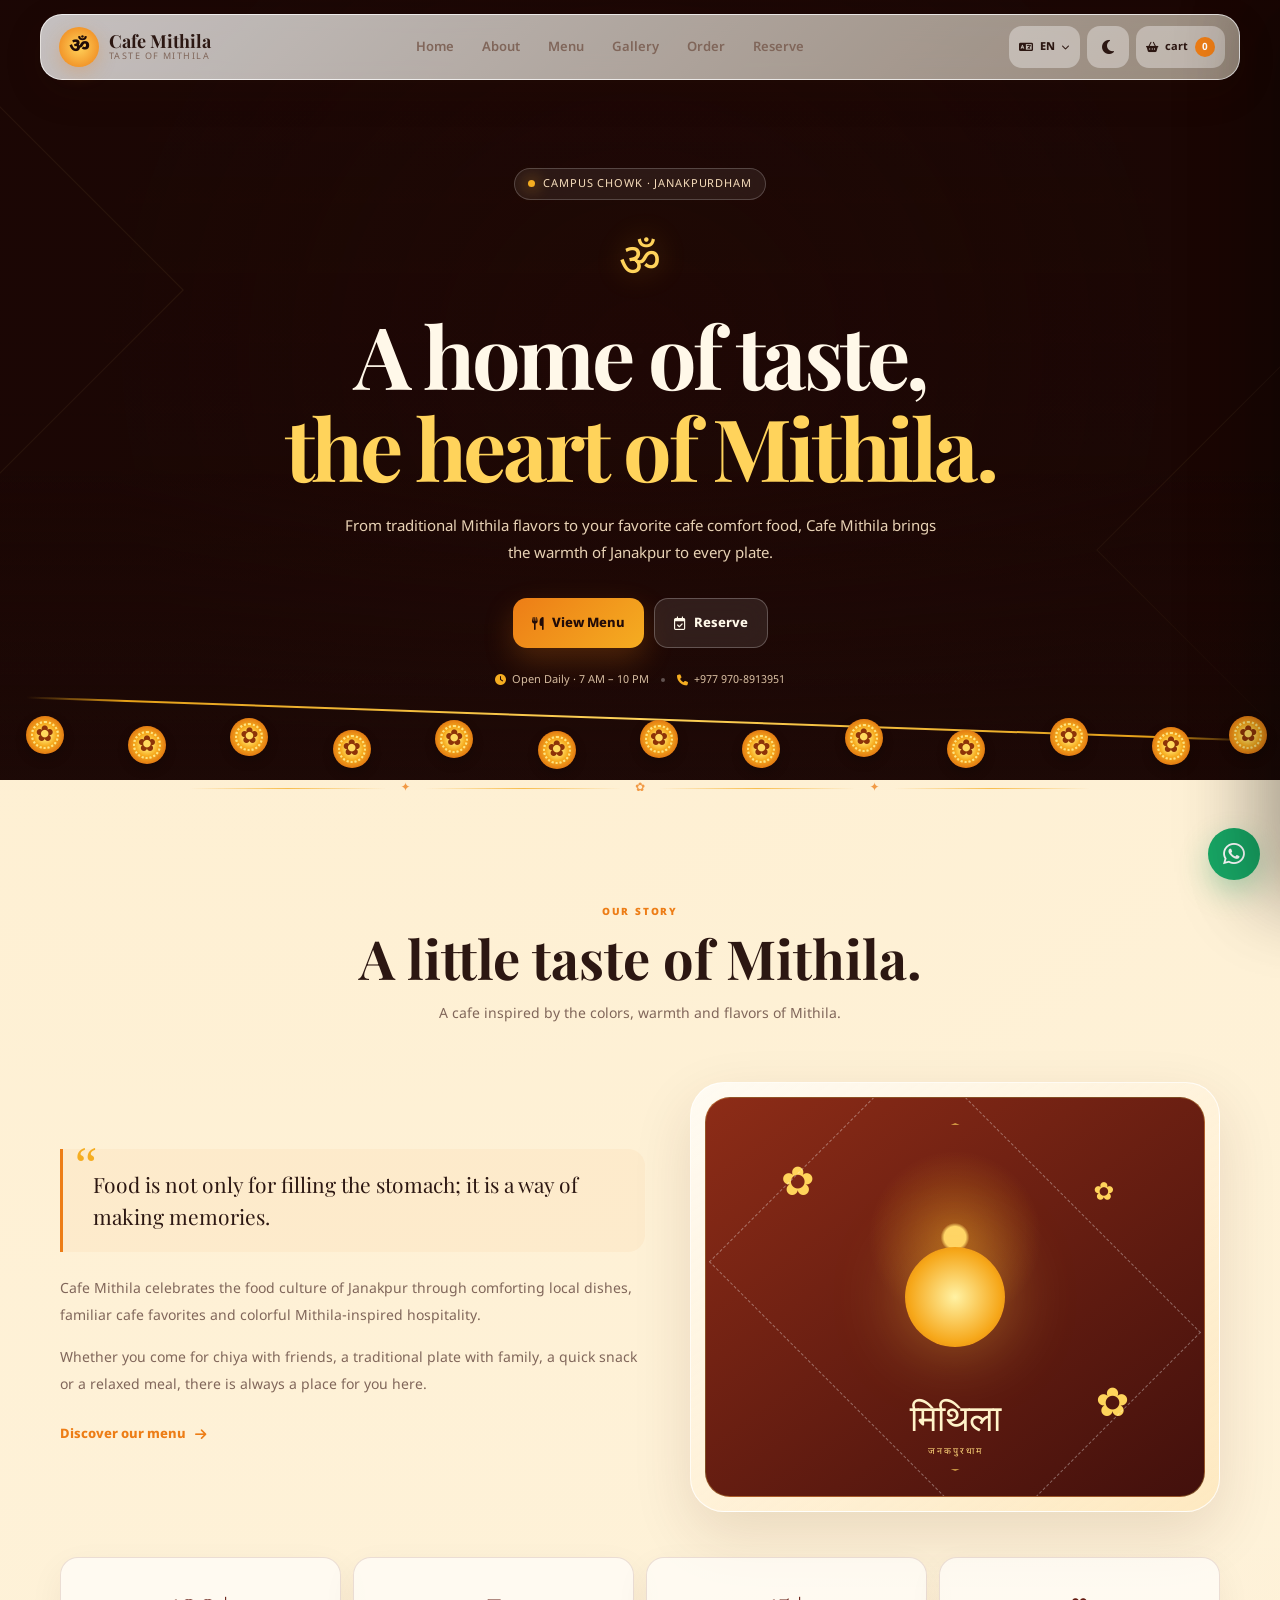
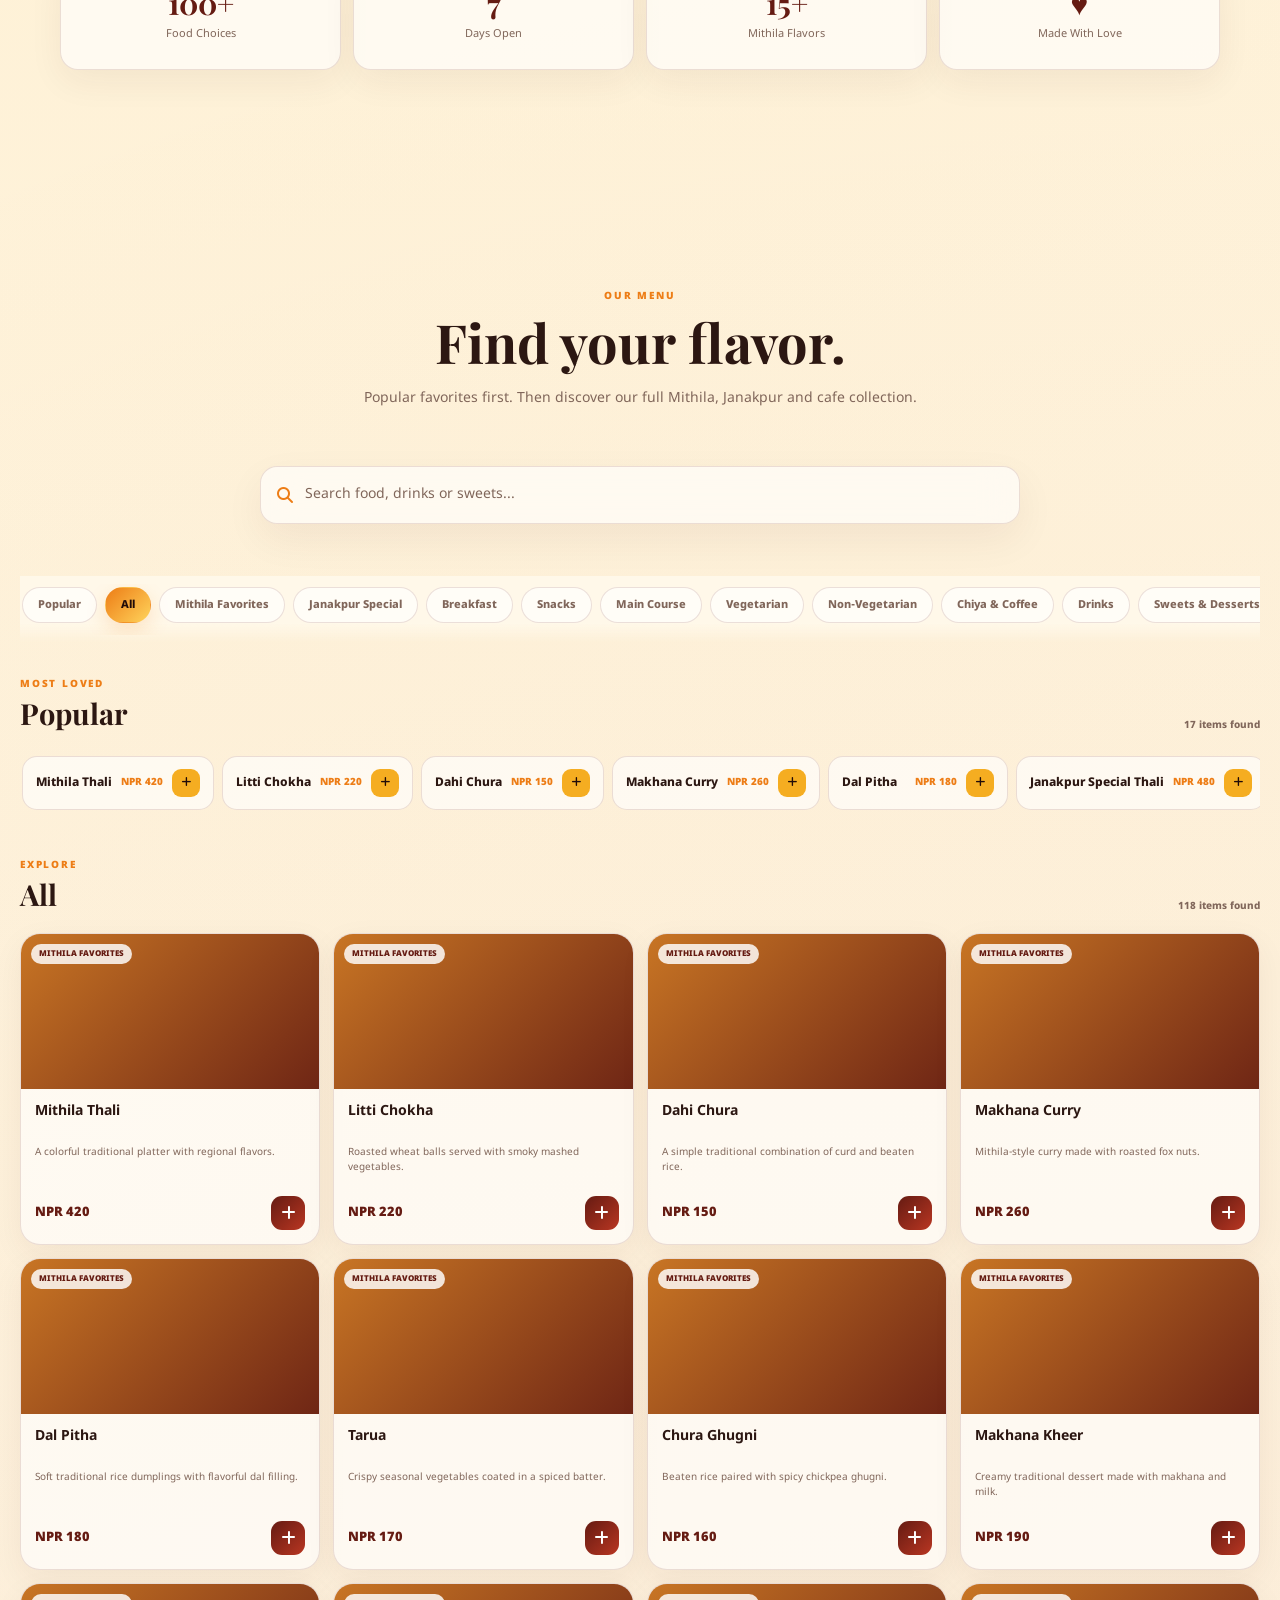
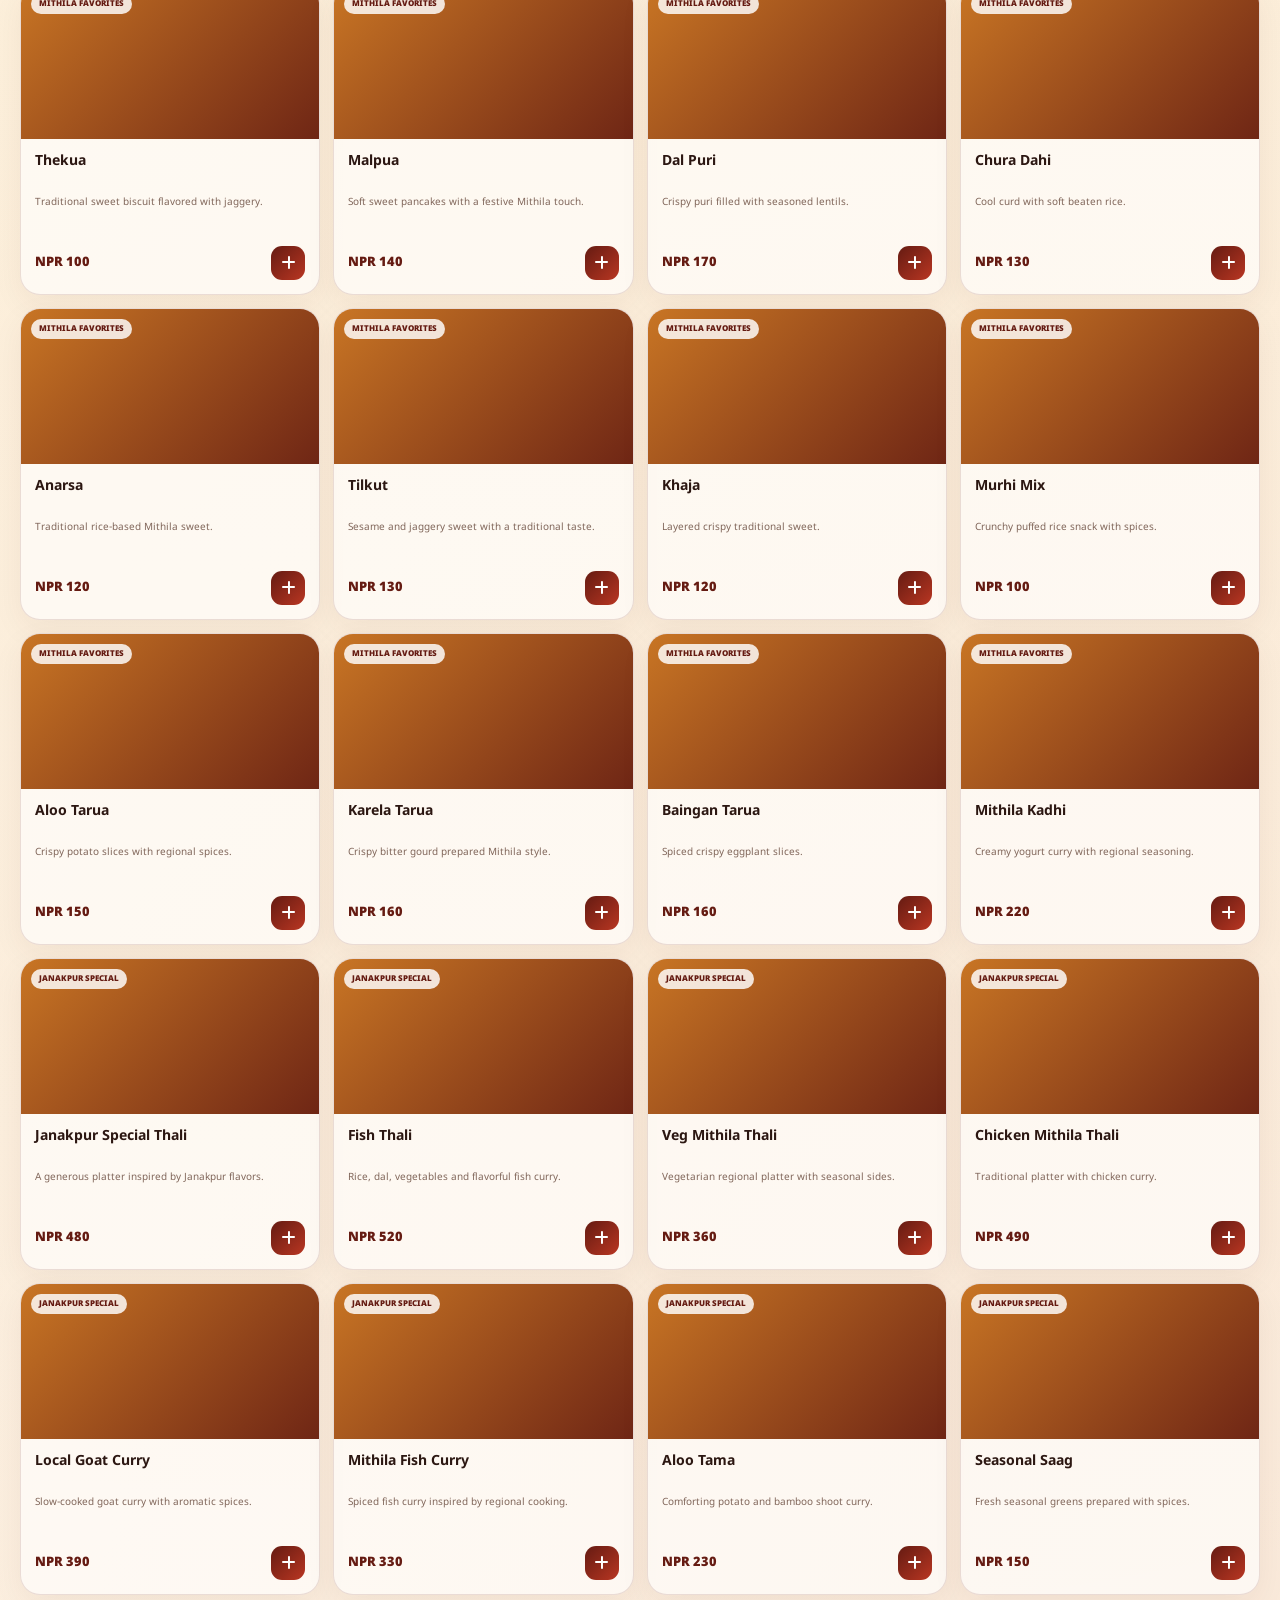
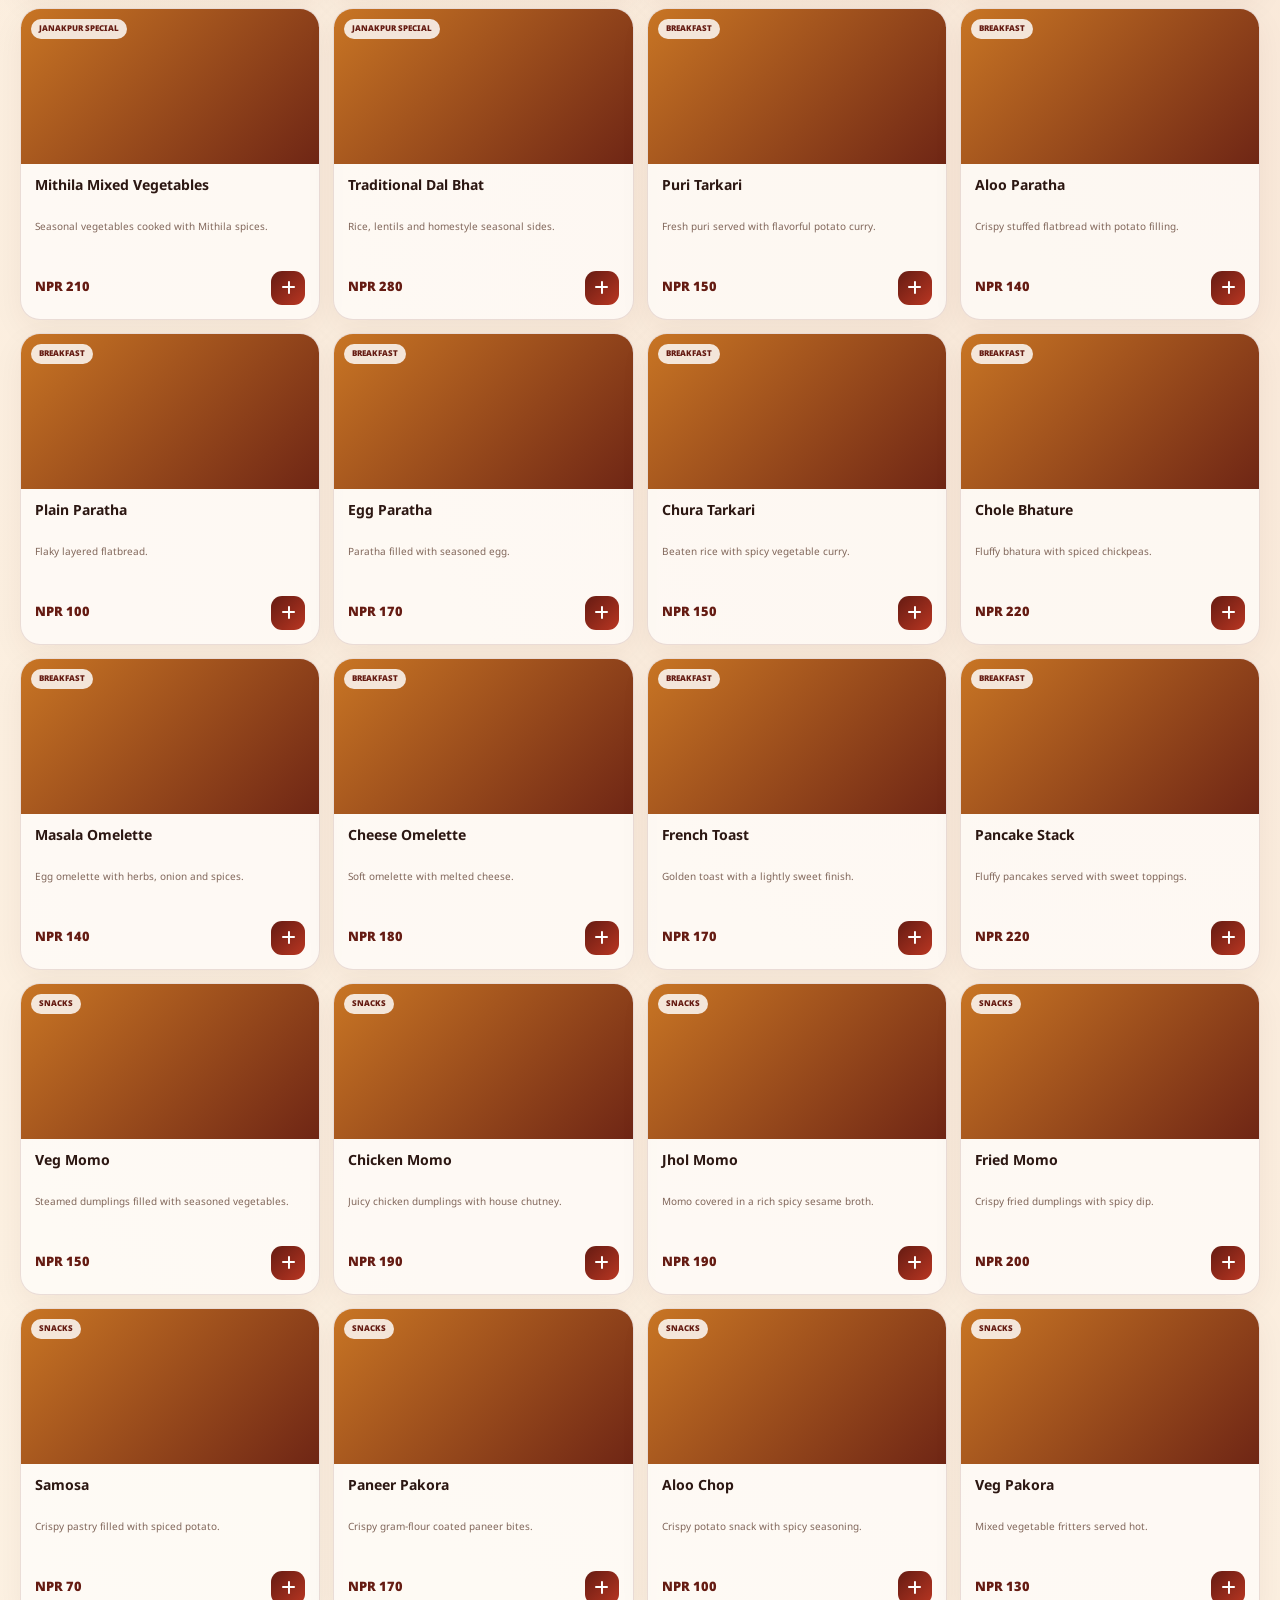
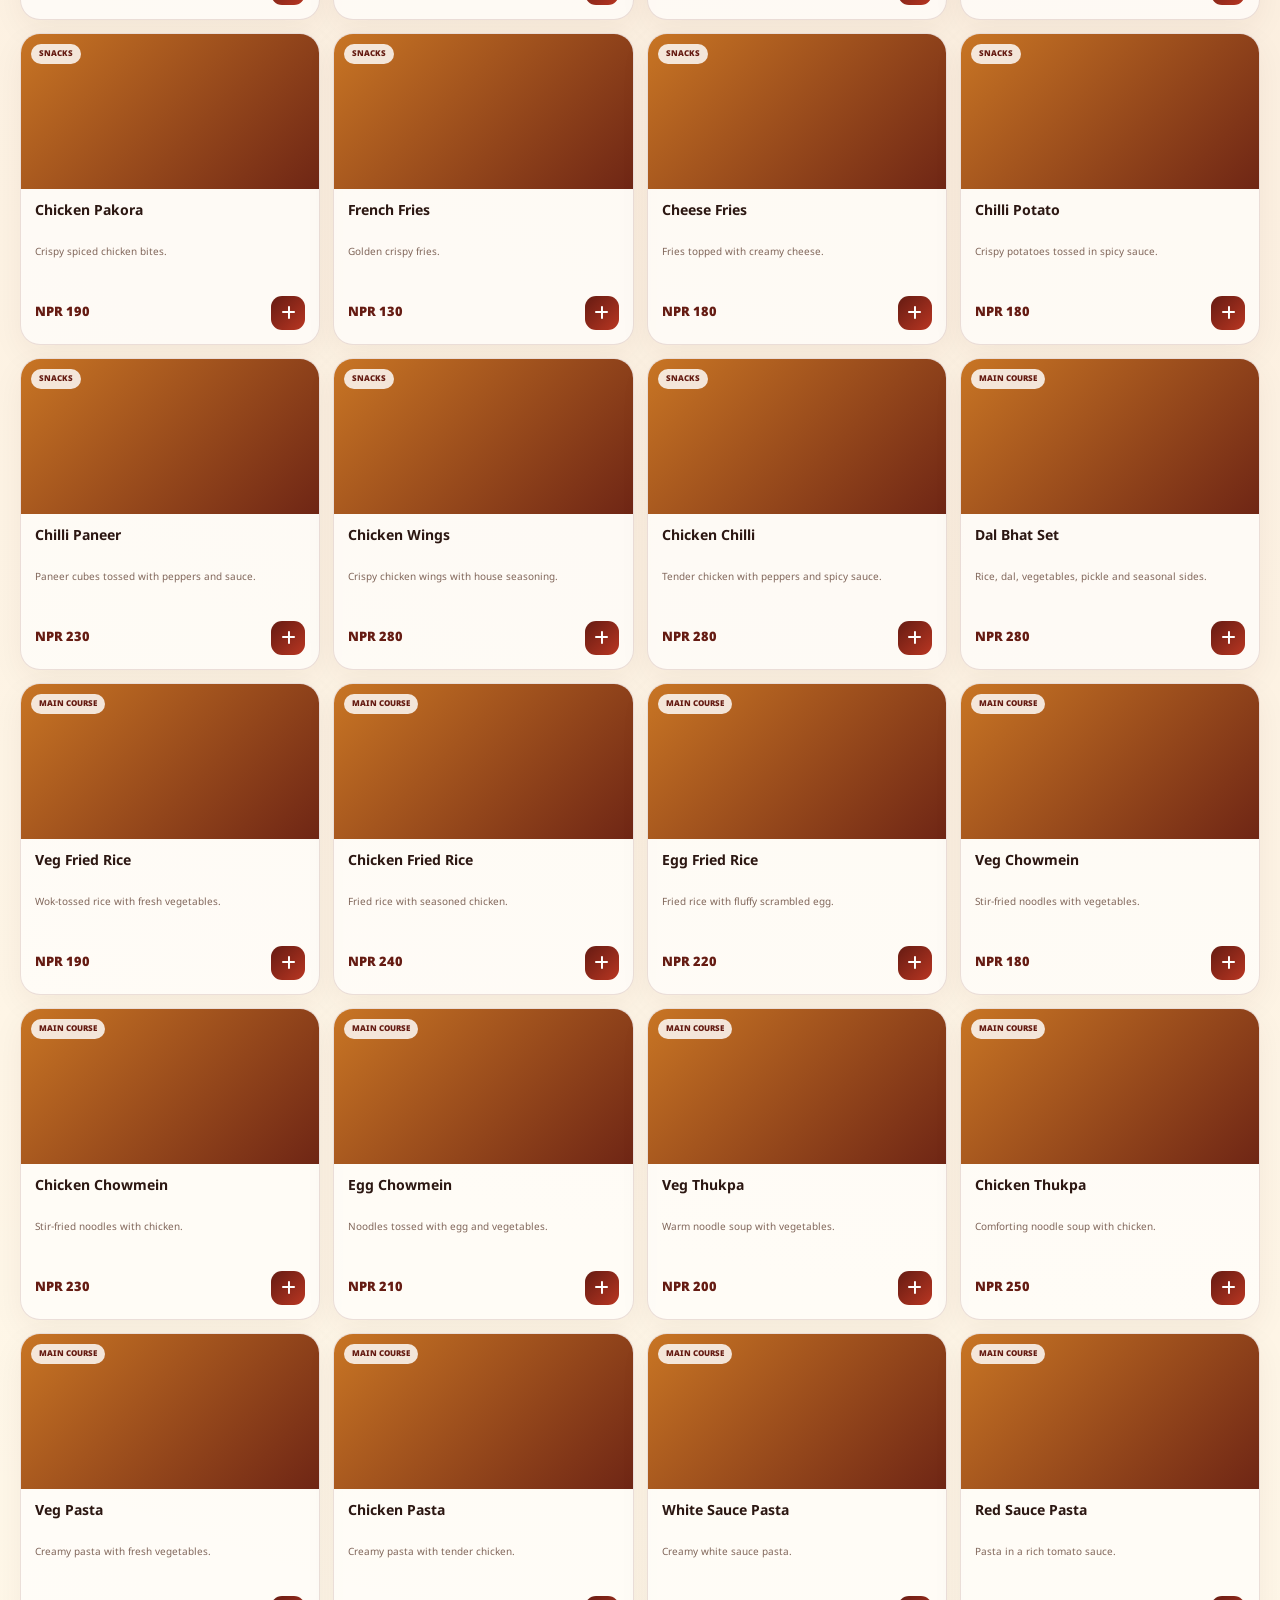
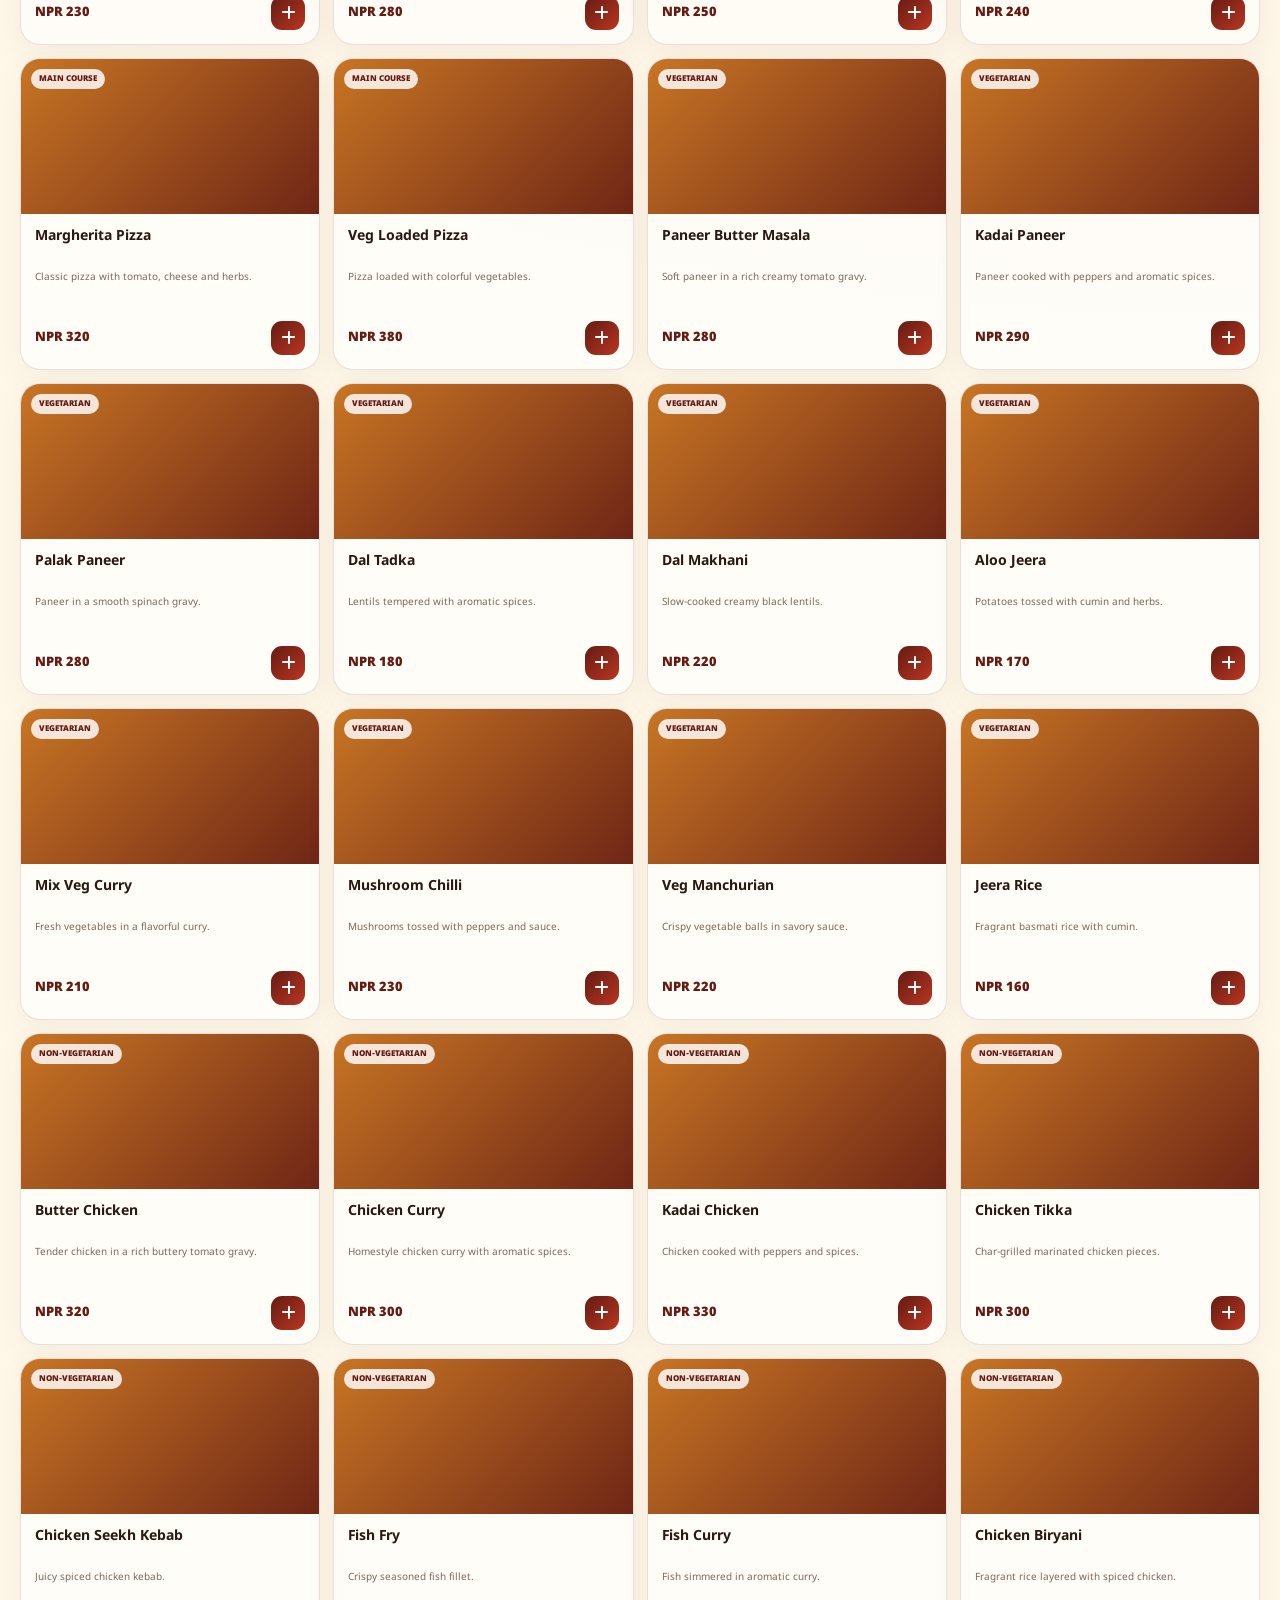
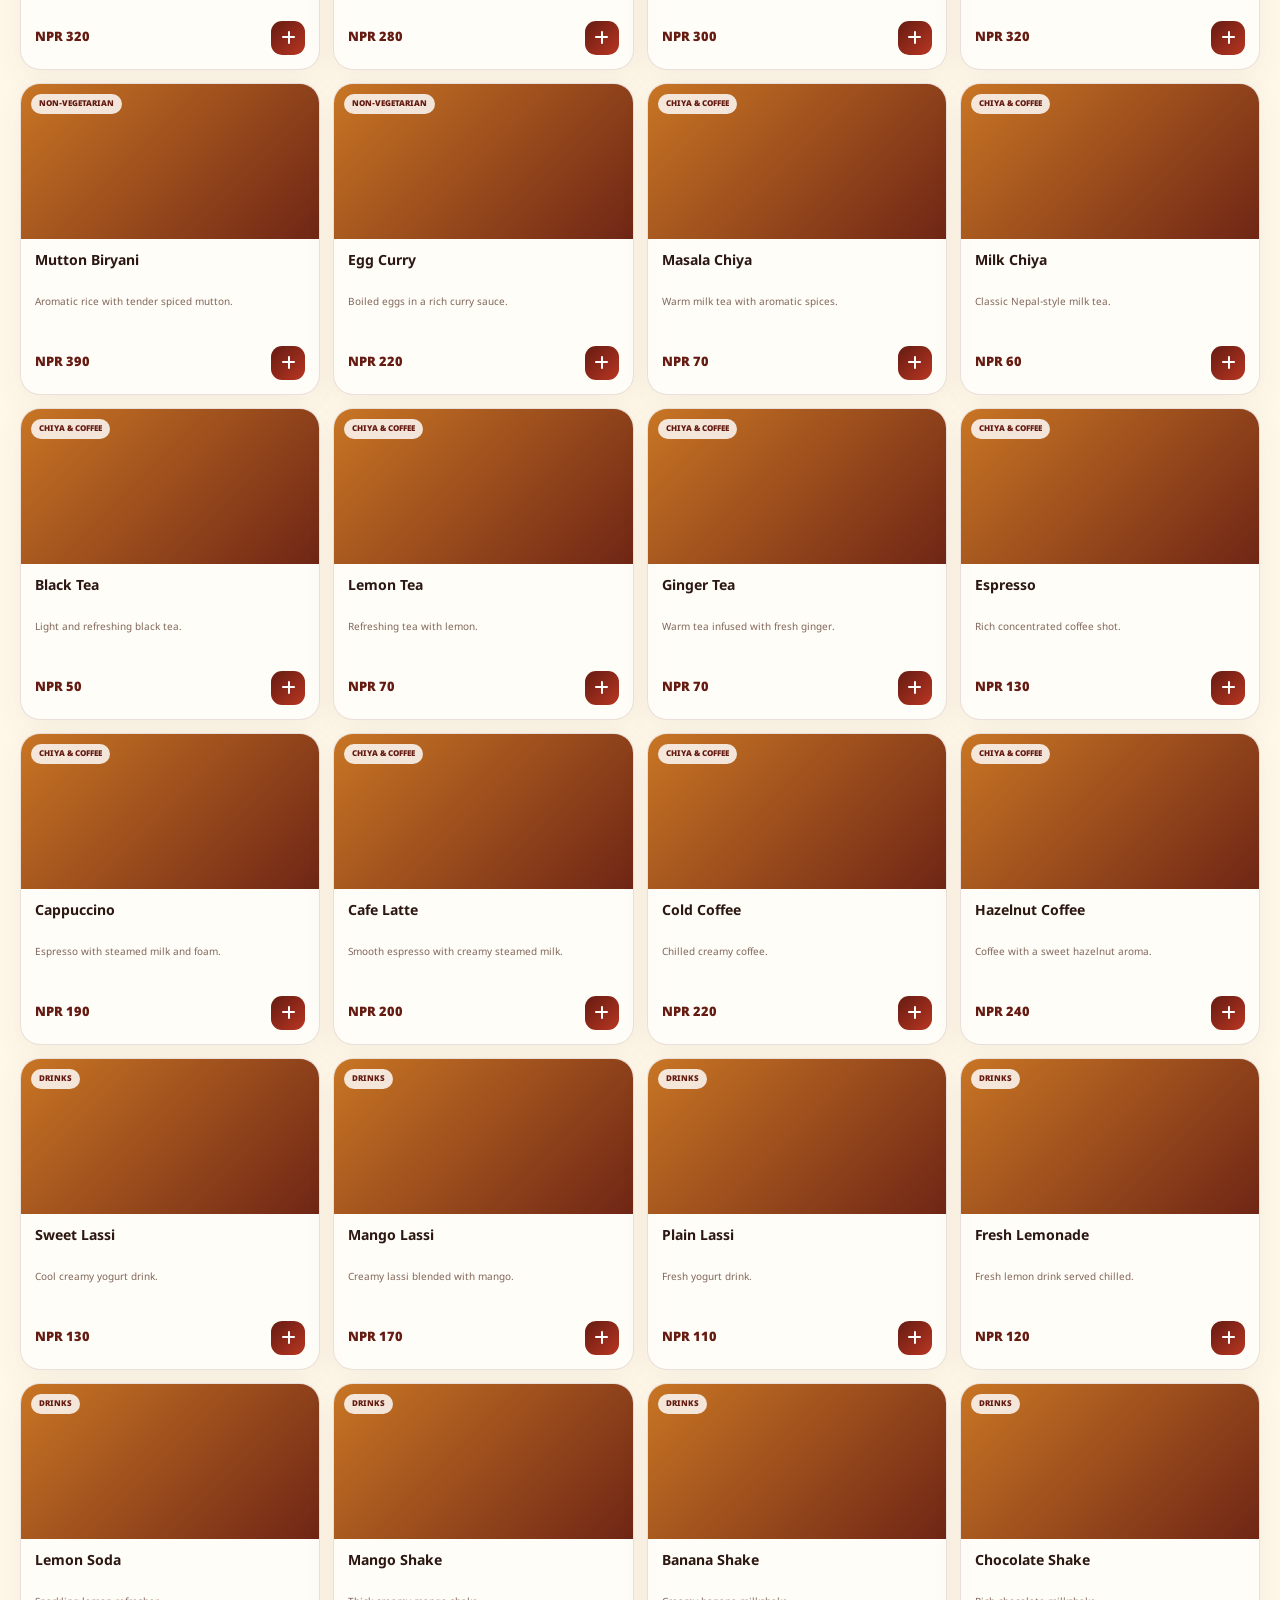
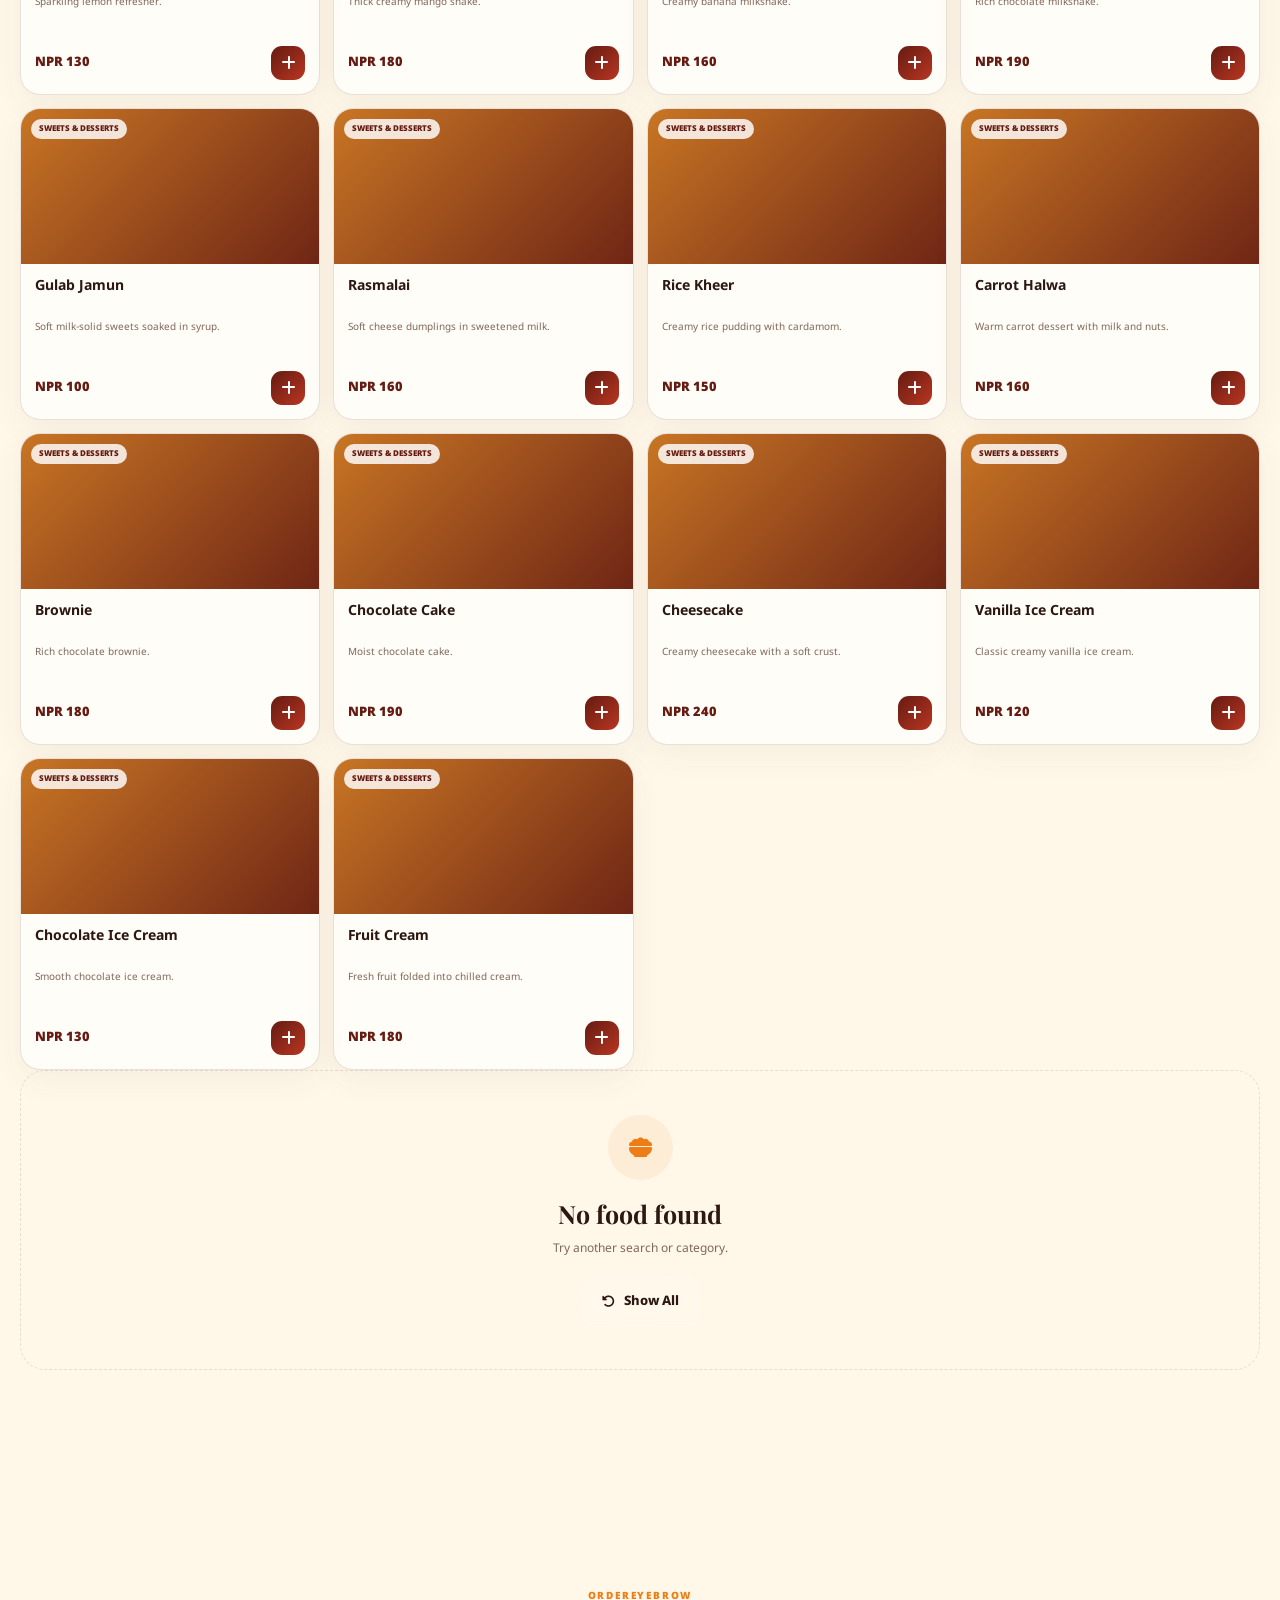
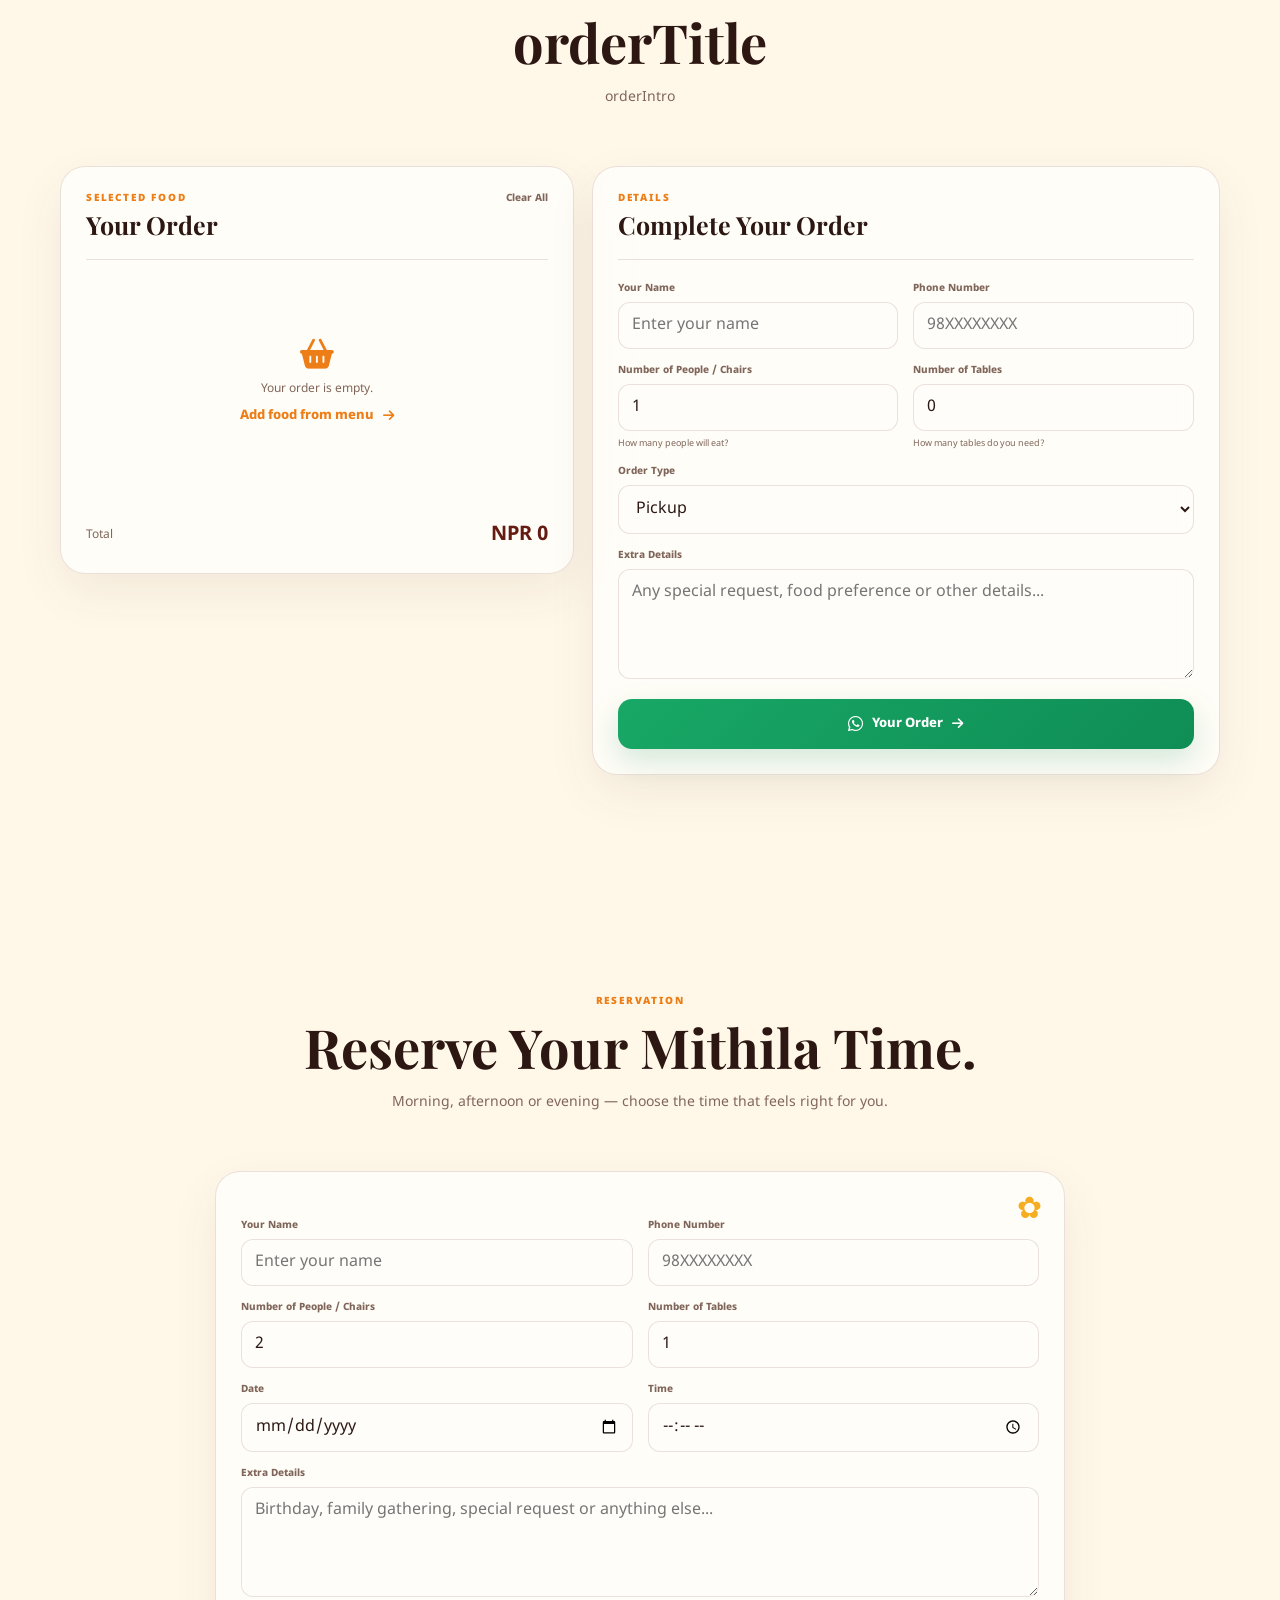
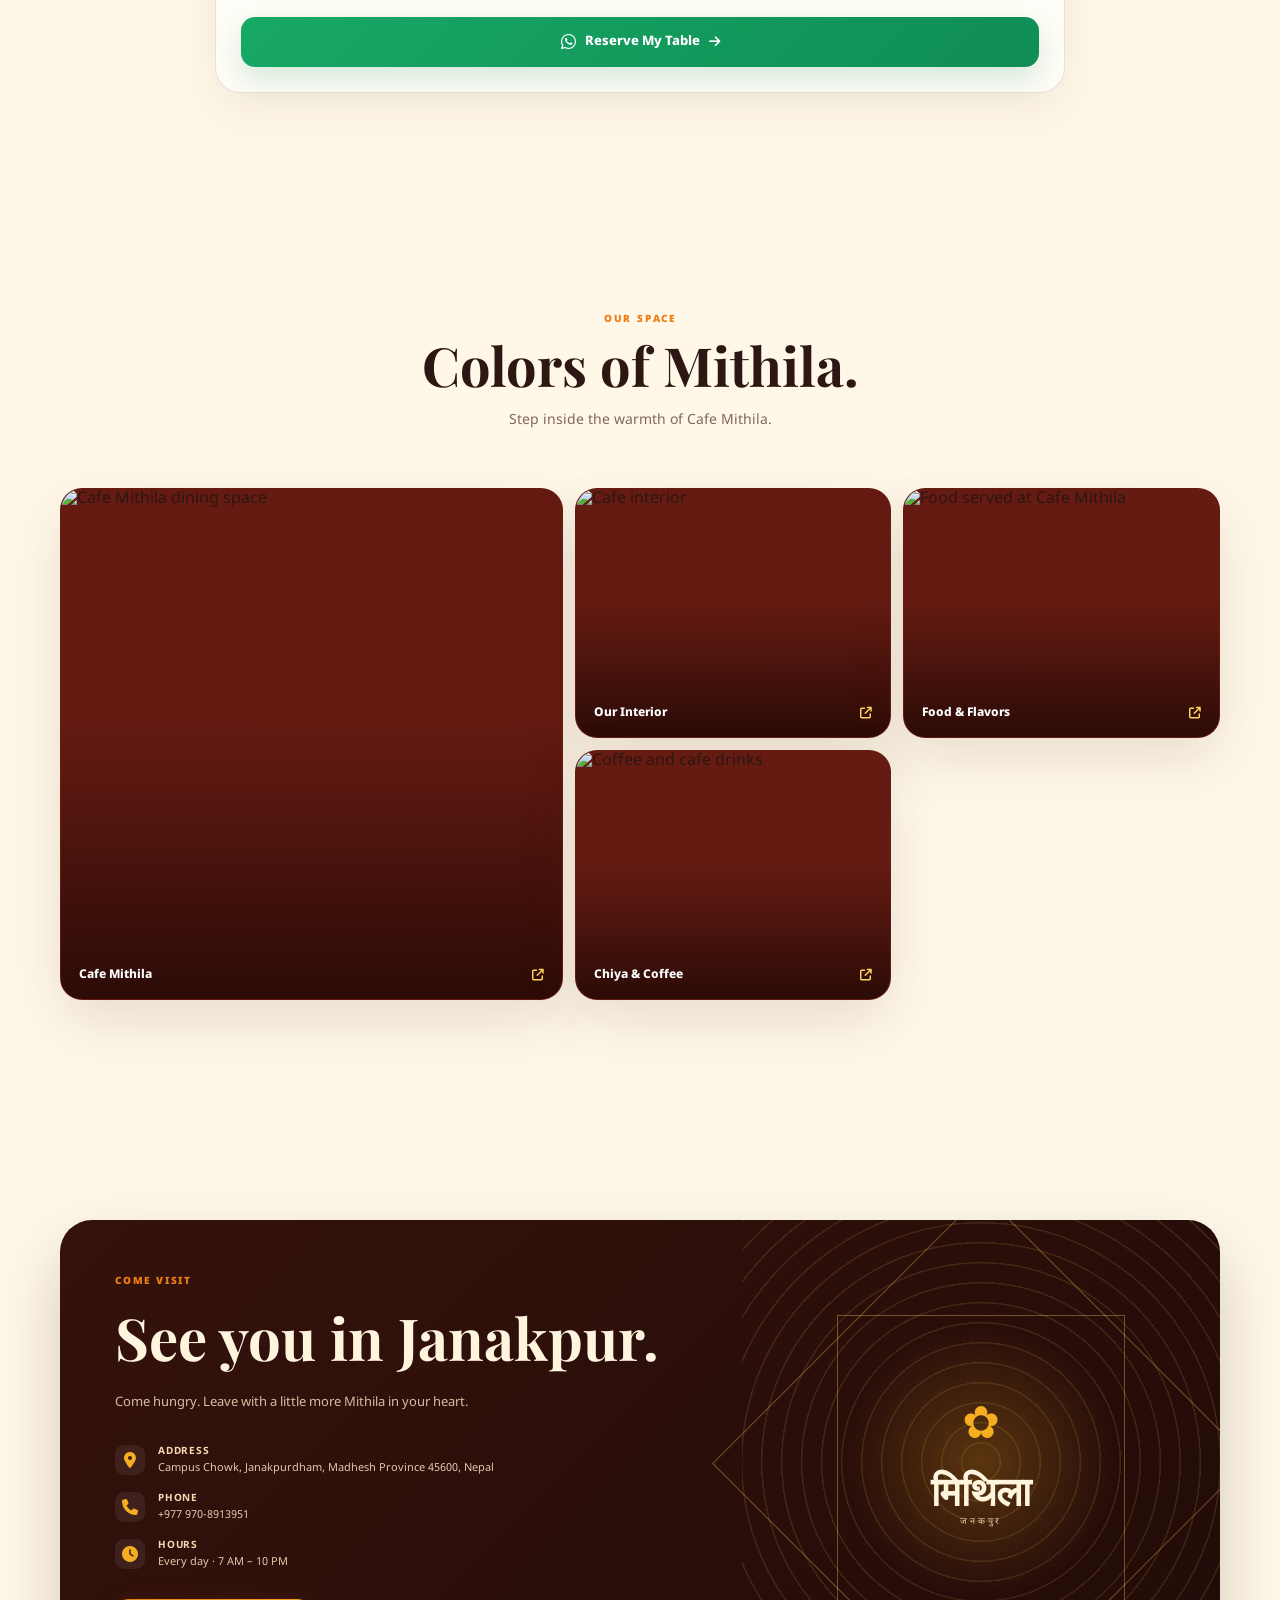
==== index.html @ 726b17f3 "Add files via upload" ====
<!DOCTYPE html>
<html lang="en">
<head>
  <meta charset="UTF-8">

  <meta name="viewport"
        content="width=device-width, initial-scale=1.0, viewport-fit=cover">

  <meta name="theme-color" content="#35120c">

  <meta name="description"
        content="Cafe Mithila at Campus Chowk, Janakpurdham — Mithila food, traditional flavors, cafe favorites, snacks, drinks, sweets, dine-in, pickup and table reservations.">

  <meta name="keywords"
        content="Cafe Mithila, Janakpur cafe, Janakpurdham food, Mithila food, Maithili food, Janakpur restaurant, Campus Chowk cafe, Mithila thali, Nepali food, cafe in Janakpur">

  <meta name="author" content="Cafe Mithila">

  <link rel="canonical"
        href="https://www.google.com/maps/place/Cafe+Mithila/">

  <meta property="og:type" content="restaurant">
  <meta property="og:title" content="Cafe Mithila — Mithila Taste of Janakpur">
  <meta property="og:description"
        content="Traditional Mithila taste with a modern cafe experience in Janakpurdham.">
  <meta property="og:locale" content="en_NP">

  <meta name="twitter:card" content="summary_large_image">
  <meta name="twitter:title" content="Cafe Mithila — Janakpurdham">
  <meta name="twitter:description"
        content="Mithila food, cafe favorites and beautiful Janakpur hospitality.">

  <title>Cafe Mithila | Mithila Taste of Janakpur</title>

  <link rel="preconnect" href="https://fonts.googleapis.com">
  <link rel="preconnect" href="https://fonts.gstatic.com" crossorigin>

  <link href="https://fonts.googleapis.com/css2?family=Noto+Sans+Devanagari:wght@400;500;600;700;800&family=Playfair+Display:wght@600;700;800&display=swap"
        rel="stylesheet">

  <link rel="stylesheet"
        href="https://cdnjs.cloudflare.com/ajax/libs/font-awesome/6.5.2/css/all.min.css">

  <link rel="stylesheet" href="style.css">

  <script type="application/ld+json">
  {
    "@context": "https://schema.org",
    "@type": "CafeOrCoffeeShop",
    "name": "Cafe Mithila",
    "description": "Mithila-inspired cafe serving traditional food, snacks, drinks and cafe favorites in Janakpurdham.",
    "telephone": "+9779708913951",
    "address": {
      "@type": "PostalAddress",
      "streetAddress": "Campus Chowk",
      "addressLocality": "Janakpurdham",
      "addressRegion": "Madhesh Province",
      "postalCode": "45600",
      "addressCountry": "NP"
    },
    "servesCuisine": [
      "Mithila",
      "Maithili",
      "Nepali",
      "Cafe"
    ],
    "openingHours": "Mo-Su 07:00-22:00",
    "priceRange": "$$"
  }
  </script>
</head>

<body>

  <!-- ================= PAGE LOADER ================= -->

  <div class="page-loader" id="pageLoader">
    <div class="loader-mandala">
      <span>ॐ</span>
    </div>
    <p data-i18n="loading">Preparing Mithila...</p>
  </div>


  <!-- ================= HEADER ================= -->

  <header class="site-header" id="siteHeader">

    <div class="header-inner">

      <a href="#home" class="brand" aria-label="Cafe Mithila home">
        <span class="brand-symbol">ॐ</span>

        <span class="brand-text">
          <strong>Cafe Mithila</strong>
          <small data-i18n="brandTagline">
            Taste of Mithila
          </small>
        </span>
      </a>


      <nav class="desktop-nav" aria-label="Main navigation">

        <a href="#home" data-nav="home" data-i18n="navHome">Home</a>

        <a href="#about" data-nav="about" data-i18n="navAbout">About</a>

        <a href="#menu" data-nav="menu" data-i18n="navMenu">Menu</a>

        <a href="#gallery" data-nav="gallery" data-i18n="navGallery">Gallery</a>

        <a href="#order" data-nav="order" data-i18n="navOrder">Order</a>

        <a href="#reserve" data-nav="reserve" data-i18n="navReserve">Reserve</a>

      </nav>


      <div class="header-actions">

        <!-- Language -->

        <div class="language-control">

          <button
            class="language-button"
            id="languageButton"
            aria-expanded="false"
            aria-label="Change language">

            <i class="fa-solid fa-language"></i>

            <span id="currentLanguage">EN</span>

            <i class="fa-solid fa-chevron-down"></i>

          </button>

          <div class="language-menu" id="languageMenu">

            <button data-language="en">
              <span>English</span>
              <small>EN</small>
            </button>

            <button data-language="ne">
              <span>नेपाली</span>
              <small>ने</small>
            </button>

            <button data-language="mai">
              <span>मैथिली</span>
              <small>मै</small>
            </button>

          </div>

        </div>


        <!-- Theme -->

        <button
          class="icon-button"
          id="themeToggle"
          aria-label="Toggle day and night">

          <i class="fa-solid fa-moon"></i>

        </button>


        <!-- Cart -->

        <button
          class="cart-button"
          id="cartButton"
          aria-label="Open your order">

          <i class="fa-solid fa-basket-shopping"></i>

          <span data-i18n="cart">Cart</span>

          <b id="cartCount">0</b>

        </button>


        <!-- Mobile Menu -->

        <button
          class="hamburger"
          id="mobileMenuToggle"
          aria-label="Open menu"
          aria-expanded="false">

          <span></span>
          <span></span>
          <span></span>

        </button>

      </div>

    </div>

  </header>


  <!-- ================= MOBILE DRAWER ================= -->

  <div class="mobile-overlay" id="mobileOverlay"></div>

  <aside class="mobile-drawer" id="mobileDrawer">

    <div class="drawer-header">

      <div>
        <strong data-i18n="menu">Menu</strong>
        <small data-i18n="exploreCafe">Explore Cafe Mithila</small>
      </div>

      <button class="drawer-close" id="drawerClose">
        <i class="fa-solid fa-xmark"></i>
      </button>

    </div>


    <nav class="mobile-nav">

      <a href="#home" data-i18n="navHome">
        <i class="fa-solid fa-house"></i>
        Home
      </a>

      <a href="#about" data-i18n="navAbout">
        <i class="fa-solid fa-heart"></i>
        About
      </a>

      <a href="#menu" data-i18n="navMenu">
        <i class="fa-solid fa-utensils"></i>
        Menu
      </a>

      <a href="#gallery" data-i18n="navGallery">
        <i class="fa-solid fa-images"></i>
        Gallery
      </a>

      <a href="#order" data-i18n="navOrder">
        <i class="fa-solid fa-bag-shopping"></i>
        Order
      </a>

      <a href="#reserve" data-i18n="navReserve">
        <i class="fa-solid fa-calendar-check"></i>
        Reserve
      </a>

    </nav>


    <div class="drawer-info">

      <span>
        <i class="fa-solid fa-location-dot"></i>
        Campus Chowk, Janakpurdham
      </span>

      <a href="tel:+9779708913951">
        <i class="fa-solid fa-phone"></i>
        +977 970-8913951
      </a>

    </div>

  </aside>


  <main>


    <!-- ================= HERO ================= -->

    <section class="hero" id="home">

      <div class="hero-background"></div>

      <div class="hero-pattern pattern-one"></div>
      <div class="hero-pattern pattern-two"></div>


      <div class="hero-content">

        <div class="hero-location reveal">

          <span class="location-dot"></span>

          <span data-i18n="heroLocation">
            Campus Chowk · Janakpurdham
          </span>

        </div>


        <div class="hero-om reveal">
          ॐ
        </div>


        <h1 class="reveal">

          <span data-i18n="heroTitleOne">
            स्वादको घर,
          </span>

          <em data-i18n="heroTitleTwo">
            मिथिलाको मन।
          </em>

        </h1>


        <p class="hero-description reveal"
           data-i18n="heroDescription">

          From traditional Mithila flavors to your favorite cafe
          comfort food, Cafe Mithila brings the warmth of Janakpur
          to every plate.
        </p>


        <div class="hero-actions reveal">

          <a href="#menu" class="primary-button">

            <i class="fa-solid fa-utensils"></i>

            <span data-i18n="viewMenu">
              View Menu
            </span>

          </a>


          <a href="#reserve" class="secondary-button">

            <i class="fa-regular fa-calendar-check"></i>

            <span data-i18n="reserveNow">
              Reserve
            </span>

          </a>

        </div>


        <div class="hero-meta reveal">

          <span>
            <i class="fa-solid fa-clock"></i>
            <span data-i18n="openDaily">
              Open Daily · 7 AM – 10 PM
            </span>
          </span>

          <span class="meta-separator"></span>

          <span>
            <i class="fa-solid fa-phone"></i>
            +977 970-8913951
          </span>

        </div>

      </div>


      <!-- Refined Marigold Garland -->

      <div class="marigold-garland" aria-hidden="true">

        <div class="garland-string"></div>

        <span class="marigold flower-1">✿</span>
        <span class="marigold flower-2">✿</span>
        <span class="marigold flower-3">✿</span>
        <span class="marigold flower-4">✿</span>
        <span class="marigold flower-5">✿</span>
        <span class="marigold flower-6">✿</span>
        <span class="marigold flower-7">✿</span>
        <span class="marigold flower-8">✿</span>
        <span class="marigold flower-9">✿</span>
        <span class="marigold flower-10">✿</span>
        <span class="marigold flower-11">✿</span>
        <span class="marigold flower-12">✿</span>
        <span class="marigold flower-13">✿</span>

      </div>

    </section>


    <!-- ================= MITHILA DIVIDER ================= -->

    <div class="mithila-divider">

      <span></span>
      <i>✦</i>
      <span></span>
      <i>✿</i>
      <span></span>
      <i>✦</i>
      <span></span>

    </div>


    <!-- ================= ABOUT ================= -->

    <section class="section about-section" id="about">

      <div class="section-heading reveal">

        <span class="eyebrow" data-i18n="aboutEyebrow">
          OUR STORY
        </span>

        <h2 data-i18n="aboutTitle">
          A little taste of Mithila.
        </h2>

        <p data-i18n="aboutIntro">
          A cafe inspired by the colors, warmth and flavors of Mithila.
        </p>

      </div>


      <div class="about-grid">

        <div class="about-copy reveal">

          <div class="about-quote">

            <span>“</span>

            <p data-i18n="aboutQuote">
              भोजन केवल पेट भर्नका लागि होइन,
              यो सम्झना बनाउने माध्यम हो।
            </p>

          </div>


          <p data-i18n="aboutTextOne">
            Cafe Mithila celebrates the food culture of Janakpur
            through comforting local dishes, familiar cafe favorites
            and colorful Mithila-inspired hospitality.
          </p>


          <p data-i18n="aboutTextTwo">
            Whether you come for chiya with friends, a traditional
            plate with family, a quick snack or a relaxed meal,
            there is always a place for you here.
          </p>


          <a href="#menu" class="text-link">

            <span data-i18n="discoverMenu">
              Discover our menu
            </span>

            <i class="fa-solid fa-arrow-right"></i>

          </a>

        </div>


        <div class="about-cultural-card reveal">

          <div class="cultural-art">

            <div class="sun"></div>

            <div class="lotus lotus-one">✿</div>
            <div class="lotus lotus-two">✿</div>
            <div class="lotus lotus-three">✿</div>

            <div class="cultural-text">
              <span>मिथिला</span>
              <small>जनकपुरधाम</small>
            </div>

          </div>

        </div>

      </div>


      <div class="stats-grid reveal">

        <div class="stat-card">
          <strong data-number="100">100+</strong>
          <span data-i18n="statFoods">Food Choices</span>
        </div>

        <div class="stat-card">
          <strong data-number="7">7</strong>
          <span data-i18n="statDays">Days Open</span>
        </div>

        <div class="stat-card">
          <strong data-number="15">15+</strong>
          <span data-i18n="statYears">Mithila Flavors</span>
        </div>

        <div class="stat-card">
          <strong>♥</strong>
          <span data-i18n="statMade">Made With Love</span>
        </div>

      </div>

    </section>


    <!-- ================= MENU ================= -->

    <section class="section menu-section" id="menu">

      <div class="section-heading reveal">

        <span class="eyebrow" data-i18n="menuEyebrow">
          OUR MENU
        </span>

        <h2 data-i18n="menuTitle">
          स्वाद खोज्नुहोस्।
        </h2>

        <p data-i18n="menuIntro">
          Popular favorites first. Then discover our full Mithila,
          Janakpur and cafe collection.
        </p>

      </div>


      <!-- SEARCH -->

      <div class="menu-search-wrap reveal">

        <div class="menu-search">

          <i class="fa-solid fa-magnifying-glass"></i>

          <input
            type="search"
            id="menuSearch"
            autocomplete="off"
            data-i18n-placeholder="searchFood"
            placeholder="Search food, drinks or sweets...">

          <button
            id="clearSearch"
            class="clear-search"
            aria-label="Clear search">

            <i class="fa-solid fa-xmark"></i>

          </button>

        </div>

        <span class="search-hint" id="searchHint"></span>

      </div>


      <!-- CATEGORY TABS -->

      <div class="menu-tabs-wrap reveal">

        <div class="menu-tabs" id="menuTabs"></div>

      </div>


      <!-- POPULAR: COMPACT NAME LIST -->

      <div class="popular-section reveal" id="popularSection">

        <div class="menu-subheading">

          <div>

            <span class="mini-label" data-i18n="popularEyebrow">
              MOST LOVED
            </span>

            <h3 data-i18n="popularTitle">
              Popular
            </h3>

          </div>

          <span class="item-count" id="popularCount"></span>

        </div>


        <div class="popular-list" id="popularList"></div>

      </div>


      <!-- FULL MENU -->

      <div class="full-menu-section">

        <div class="menu-subheading">

          <div>

            <span class="mini-label" data-i18n="fullMenuEyebrow">
              EXPLORE
            </span>

            <h3 id="activeCategoryTitle">
              All
            </h3>

          </div>

          <span class="item-count" id="menuCount"></span>

        </div>


        <div
          class="food-grid"
          id="foodGrid"
          aria-live="polite">
        </div>


        <div class="empty-menu" id="emptyMenu" hidden>

          <div class="empty-icon">
            <i class="fa-solid fa-bowl-food"></i>
          </div>

          <h3 data-i18n="noFoodTitle">
            No food found
          </h3>

          <p data-i18n="noFoodText">
            Try another search or category.
          </p>

          <button class="secondary-button" id="resetMenu">

            <i class="fa-solid fa-rotate-left"></i>

            <span data-i18n="showAll">
              Show All
            </span>

          </button>

        </div>

      </div>

    </section>


    <!-- ================= ORDER ================= -->

    <section class="section order-section" id="order">

      <div class="section-heading reveal">

        <span class="eyebrow" data-i18n="orderEyebrow">
          YOUR ORDER
        </span>

        <h2 data-i18n="orderTitle">
          Build your plate.
        </h2>

        <p data-i18n="orderIntro">
          Choose your favorites, manage quantities and send your
          complete order through WhatsApp.
        </p>

      </div>


      <div class="order-layout">


        <!-- CART -->

        <div class="order-cart glass-panel reveal">

          <div class="panel-heading">

            <div>

              <span class="mini-label" data-i18n="selectedFood">
                SELECTED FOOD
              </span>

              <h3 data-i18n="yourOrder">
                Your Order
              </h3>

            </div>

            <button
              class="clear-cart"
              id="clearCart"
              data-i18n="clearAll">
              Clear All
            </button>

          </div>


          <div class="order-items" id="orderItems">

            <div class="cart-empty">

              <i class="fa-solid fa-basket-shopping"></i>

              <p data-i18n="cartEmpty">
                Your order is empty.
              </p>

              <a href="#menu" class="text-link">

                <span data-i18n="addFood">
                  Add food from menu
                </span>

                <i class="fa-solid fa-arrow-right"></i>

              </a>

            </div>

          </div>


          <div class="order-total">

            <span data-i18n="total">
              Total
            </span>

            <strong id="orderTotal">
              NPR 0
            </strong>

          </div>

        </div>


        <!-- ORDER FORM -->

        <form class="order-form glass-panel reveal" id="orderForm">

          <div class="panel-heading">

            <div>

              <span class="mini-label" data-i18n="details">
                DETAILS
              </span>

              <h3 data-i18n="completeOrder">
                Complete Your Order
              </h3>

            </div>

          </div>


          <div class="form-grid">

            <label class="field">

              <span data-i18n="name">
                Your Name
              </span>

              <input
                type="text"
                id="orderName"
                required
                data-i18n-placeholder="namePlaceholder"
                placeholder="Enter your name">

            </label>


            <label class="field">

              <span data-i18n="phone">
                Phone Number
              </span>

              <input
                type="tel"
                id="orderPhone"
                required
                inputmode="tel"
                data-i18n-placeholder="phonePlaceholder"
                placeholder="98XXXXXXXX">

            </label>


            <label class="field">

              <span data-i18n="numberPeople">
                Number of People / Chairs
              </span>

              <input
                type="number"
                id="orderPeople"
                min="1"
                max="100"
                value="1"
                required>

              <small data-i18n="peopleHint">
                How many people will eat?
              </small>

            </label>


            <label class="field">

              <span data-i18n="numberTables">
                Number of Tables
              </span>

              <input
                type="number"
                id="orderTables"
                min="0"
                max="30"
                value="0">

              <small data-i18n="tablesHint">
                How many tables do you need?
              </small>

            </label>


            <label class="field full-field">

              <span data-i18n="orderType">
                Order Type
              </span>

              <select id="orderType" required>

                <option
                  value="pickup"
                  data-i18n="pickup">
                  Pickup
                </option>

                <option
                  value="dinein"
                  data-i18n="dineIn">
                  Dine-in
                </option>

              </select>

            </label>


            <label class="field full-field">

              <span data-i18n="extraDetails">
                Extra Details
              </span>

              <textarea
                id="orderNote"
                rows="4"
                data-i18n-placeholder="extraDetailsPlaceholder"
                placeholder="Any special request, food preference or other details..."></textarea>

            </label>

          </div>


          <button class="submit-button" type="submit">

            <i class="fa-brands fa-whatsapp"></i>

            <span data-i18n="yourOrderButton">
              Your Order
            </span>

            <i class="fa-solid fa-arrow-right"></i>

          </button>

        </form>

      </div>

    </section>


    <!-- ================= RESERVE ================= -->

    <section class="section reserve-section" id="reserve">

      <div class="section-heading reveal">

        <span class="eyebrow" data-i18n="reserveEyebrow">
          RESERVATION
        </span>

        <h2 data-i18n="reserveTitle">
          Reserve Your Mithila Time.
        </h2>

        <p data-i18n="reserveIntro">
          Morning, afternoon or evening — choose the time that
          feels right for you.
        </p>

      </div>


      <form class="reservation-form glass-panel reveal"
            id="reservationForm">

        <div class="reservation-icon">
          ✿
        </div>


        <div class="form-grid">

          <label class="field">

            <span data-i18n="name">
              Your Name
            </span>

            <input
              type="text"
              id="reserveName"
              required
              data-i18n-placeholder="namePlaceholder"
              placeholder="Enter your name">

          </label>


          <label class="field">

            <span data-i18n="phone">
              Phone Number
            </span>

            <input
              type="tel"
              id="reservePhone"
              required
              data-i18n-placeholder="phonePlaceholder"
              placeholder="98XXXXXXXX">

          </label>


          <label class="field">

            <span data-i18n="numberPeople">
              Number of People
            </span>

            <input
              type="number"
              id="reservePeople"
              min="1"
              max="100"
              value="2"
              required>

          </label>


          <label class="field">

            <span data-i18n="numberTables">
              Number of Tables
            </span>

            <input
              type="number"
              id="reserveTables"
              min="1"
              max="30"
              value="1"
              required>

          </label>


          <label class="field">

            <span data-i18n="date">
              Date
            </span>

            <input
              type="date"
              id="reserveDate"
              required>

          </label>


          <label class="field">

            <span data-i18n="time">
              Time
            </span>

            <input
              type="time"
              id="reserveTime"
              required>

          </label>


          <label class="field full-field">

            <span data-i18n="extraDetails">
              Extra Details
            </span>

            <textarea
              id="reserveNote"
              rows="4"
              data-i18n-placeholder="reservationPlaceholder"
              placeholder="Birthday, family gathering, special request or anything else..."></textarea>

          </label>

        </div>


        <button class="submit-button" type="submit">

          <i class="fa-brands fa-whatsapp"></i>

          <span data-i18n="reserveButton">
            Reserve My Table
          </span>

          <i class="fa-solid fa-arrow-right"></i>

        </button>

      </form>

    </section>


    <!-- ================= GALLERY ================= -->

    <section class="section gallery-section" id="gallery">

      <div class="section-heading reveal">

        <span class="eyebrow" data-i18n="galleryEyebrow">
          OUR SPACE
        </span>

        <h2 data-i18n="galleryTitle">
          Colors of Mithila.
        </h2>

        <p data-i18n="galleryIntro">
          Step inside the warmth of Cafe Mithila.
        </p>

      </div>


      <div class="gallery-grid">

        <a
          class="gallery-card gallery-large reveal"
          href="https://www.google.com/maps/place/Cafe+Mithila/@26.717606,85.9314997,3a,75y,90t/data=!3m8!1e2!3m6!1sCIABIhDrG3z9JURFvKoXQi_6l5tK!2e10!3e12!6shttps:%2F%2Flh3.googleusercontent.com%2Fgps-cs-s%2FAHRPTWmVMmraWm4CrgVixKOql4LnvsrrsFptaDsuG2KMA0YH423f5NjiuUGrWiLDfVlSF8GIceqqqcSmyuqIKM8wWcDQI0Yh-ehQ5eJRuvLAbxn5Os0TJRzTz9tjXDn2Z5BjEUhw1aE5AnHR9ZM%3Dw114-h86-k-no!7i1600!8i1200!4m11!1m2!2m1!1scafe+mithila!3m7!1s0x39ec3ff7e5248e97:0x5ade68a6ccbbd064!8m2!3d26.7176424!4d85.9315131!10e5!15sCgxjYWZlIG1pdGhpbGFaDiIMY2FmZSBtaXRoaWxhkgEEY2FmZZoBRENpOURRVWxSUVVOdlpFTm9kSGxqUmpsdlQyeFdUVk5IZEdwYWJF5XBWa2hrZW1OV2JGZGlWM0J1VVRKb2FsWnVZeEFC4AEA-gEECAAQJg!16s%2Fg%2F11n3mybr20?entry=ttu"
          target="_blank"
          rel="noopener">

          <img
            src="https://images.unsplash.com/photo-1555396273-367ea4eb4db5?auto=format&fit=crop&w=1200&q=85"
            alt="Cafe Mithila dining space">

          <div class="gallery-caption">
            <span data-i18n="galleryPhoto">Cafe Mithila</span>
            <i class="fa-solid fa-arrow-up-right-from-square"></i>
          </div>

        </a>


        <a
          class="gallery-card reveal"
          href="https://maps.app.goo.gl/NUgajCqhmeFAS6Nn8"
          target="_blank"
          rel="noopener">

          <img
            src="https://images.unsplash.com/photo-1517248135467-4c7edcad34c4?auto=format&fit=crop&w=900&q=85"
            alt="Cafe interior">

          <div class="gallery-caption">
            <span data-i18n="galleryInterior">Our Interior</span>
            <i class="fa-solid fa-arrow-up-right-from-square"></i>
          </div>

        </a>


        <a
          class="gallery-card reveal"
          href="indexa.html"
          target="_blank"
          rel="noopener">

          <img
            src="https://images.unsplash.com/photo-1504674900247-0877df9cc836?auto=format&fit=crop&w=900&q=85"
            alt="Food served at Cafe Mithila">

          <div class="gallery-caption">
            <span data-i18n="galleryFood">Food & Flavors</span>
            <i class="fa-solid fa-arrow-up-right-from-square"></i>
          </div>

        </a>


        <a
          class="gallery-card reveal"
          href="indexa.html"
          target="_blank"
          rel="noopener">

          <img
            src="https://images.unsplash.com/photo-1495474472287-4d71bcdd2085?auto=format&fit=crop&w=900&q=85"
            alt="Coffee and cafe drinks">

          <div class="gallery-caption">
            <span data-i18n="galleryDrinks">Chiya & Coffee</span>
            <i class="fa-solid fa-arrow-up-right-from-square"></i>
          </div>

        </a>

      </div>

    </section>


    <!-- ================= VISIT ================= -->

    <section class="section visit-section">

      <div class="visit-card reveal">

        <div class="visit-content">

          <span class="eyebrow" data-i18n="visitEyebrow">
            COME VISIT
          </span>

          <h2 data-i18n="visitTitle">
            See you in Janakpur.
          </h2>

          <p data-i18n="visitText">
            Come hungry. Leave with a little more Mithila in your heart.
          </p>


          <div class="contact-lines">

            <div>
              <i class="fa-solid fa-location-dot"></i>

              <span>
                <strong data-i18n="addressTitle">
                  Address
                </strong>

                <small>
                  Campus Chowk, Janakpurdham,
                  Madhesh Province 45600, Nepal
                </small>
              </span>
            </div>


            <div>
              <i class="fa-solid fa-phone"></i>

              <span>
                <strong data-i18n="phoneTitle">
                  Phone
                </strong>

                <a href="tel:+9779708913951">
                  +977 970-8913951
                </a>
              </span>
            </div>


            <div>
              <i class="fa-solid fa-clock"></i>

              <span>
                <strong data-i18n="hoursTitle">
                  Hours
                </strong>

                <small>
                  <span data-i18n="hours">
                    Every day · 7 AM – 10 PM
                  </span>
                </small>
              </span>
            </div>

          </div>


          <a
            href="https://www.google.com/maps/place/Cafe+Mithila/@26.7176424,85.9124587,15z/data=!4m10!1m2!2m1!1scafe+mithila!3m6!1s0x39ec3ff7e5248e97:0x5ade68a6ccbbd064!8m2!3d26.7176424!4d85.9315131!15sCgxjYWZlIG1pdGhpbGFaDiIMY2FmZSBtaXRoaWxhkgEEY2FmZZoBRENpOURRVWxSUVVOdlpFTm9kSGxqUmpsdlQyeFdUVk5IZEdwYWJF5XBVa2hrZW1OV2JGZGlWM0J1VVRKb2FsWnVZeEFC4AEA-gEECAAQJg!16s%2Fg%2F11n3mybr20?entry=ttu"
            target="_blank"
            rel="noopener"
            class="primary-button">

            <i class="fa-solid fa-location-arrow"></i>

            <span data-i18n="openMaps">
              Open in Google Maps
            </span>

          </a>

        </div>


        <div class="visit-art">

          <div class="visit-mandala">
            <span>✿</span>
            <strong>मिथिला</strong>
            <small>जनकपुर</small>
          </div>

        </div>

      </div>

    </section>

  </main>


  <!-- ================= CART DRAWER ================= -->

  <div class="cart-overlay" id="cartOverlay"></div>

  <aside class="cart-drawer" id="cartDrawer">

    <div class="cart-drawer-header">

      <div>

        <span class="mini-label" data-i18n="selectedFood">
          SELECTED FOOD
        </span>

        <h3 data-i18n="yourOrder">
          Your Order
        </h3>

      </div>

      <button id="cartClose" class="drawer-close">
        <i class="fa-solid fa-xmark"></i>
      </button>

    </div>


    <div class="drawer-cart-items" id="drawerCartItems"></div>


    <div class="drawer-cart-footer">

      <div class="drawer-total">

        <span data-i18n="total">
          Total
        </span>

        <strong id="drawerTotal">
          NPR 0
        </strong>

      </div>


      <a href="#order"
         class="primary-button drawer-order-button"
         id="drawerOrderButton">

        <i class="fa-solid fa-bag-shopping"></i>

        <span data-i18n="goToOrder">
          Go to Your Order
        </span>

      </a>

    </div>

  </aside>


  <!-- ================= TOAST ================= -->

  <div class="toast" id="toast">

    <div class="toast-icon">
      <i class="fa-solid fa-check"></i>
    </div>

    <div>
      <strong id="toastTitle">Added</strong>
      <span id="toastMessage">Item added to your order.</span>
    </div>

  </div>


  <!-- ================= WHATSAPP ================= -->

  <a
    class="whatsapp-float"
    href="https://wa.me/9779708913951"
    target="_blank"
    rel="noopener"
    aria-label="WhatsApp Cafe Mithila">

    <i class="fa-brands fa-whatsapp"></i>

  </a>


  <!-- ================= FOOTER ================= -->

  <footer class="site-footer">

    <div class="footer-inner">

      <div class="footer-brand">

        <div class="brand">

          <span class="brand-symbol">ॐ</span>

          <span class="brand-text">
            <strong>Cafe Mithila</strong>
            <small data-i18n="brandTagline">
              Taste of Mithila
            </small>
          </span>

        </div>

        <p data-i18n="footerText">
          A little corner of Janakpur where food,
          culture and people meet.
        </p>

      </div>


      <div class="footer-links">

        <a href="#about" data-i18n="navAbout">About</a>

        <a href="#menu" data-i18n="navMenu">Menu</a>

        <a href="#order" data-i18n="navOrder">Order</a>

        <a href="#reserve" data-i18n="navReserve">Reserve</a>

        <a href="#gallery" data-i18n="navGallery">Gallery</a>

      </div>


      <div class="footer-social">

        <a
          href="https://wa.me/9779708913951"
          target="_blank"
          rel="noopener"
          aria-label="WhatsApp">

          <i class="fa-brands fa-whatsapp"></i>

        </a>

        <a
          href="tel:+9779708913951"
          aria-label="Call">

          <i class="fa-solid fa-phone"></i>

        </a>

      </div>

    </div>


    <div class="footer-bottom">

      <span>
        © <span id="currentYear"></span> Cafe Mithila
      </span>

      <span data-i18n="footerMade">
        Made with Mithila love.
      </span>

    </div>

  </footer>


  <script src="script.js"></script>

</body>
</html>
---- style.css ----
/* =========================================================
   CAFE MITHILA
   Premium Mithila / Janakpur Cafe Design
   ========================================================= */

:root {

  --cream: #fff8e9;
  --cream-2: #fff1d1;
  --paper: #fffaf0;

  --maroon: #651b12;
  --maroon-dark: #35120c;
  --maroon-deep: #210b08;

  --orange: #ed7d16;
  --orange-dark: #c65d0b;

  --marigold: #f5ad21;
  --marigold-light: #ffd35b;

  --red: #b93622;

  --ink: #2c1712;
  --muted: #80665a;

  --white-glass: rgba(255,255,255,.64);
  --dark-glass: rgba(44,18,12,.78);

  --border: rgba(101,27,18,.13);

  --shadow:
    0 22px 60px rgba(76,31,12,.12);

  --radius-xl: 34px;
  --radius-lg: 24px;
  --radius-md: 17px;
  --radius-sm: 12px;

  --ease: cubic-bezier(.2,.8,.2,1);

  --font-body: "Noto Sans Devanagari", system-ui, sans-serif;
  --font-display: "Playfair Display", Georgia, serif;
}

* {
  margin: 0;
  padding: 0;
  box-sizing: border-box;
}

html {
  scroll-behavior: smooth;
  scroll-padding-top: 90px;
}

body {
  font-family: var(--font-body);
  background:
    radial-gradient(circle at 20% 0%, rgba(245,173,33,.13), transparent 30%),
    radial-gradient(circle at 100% 30%, rgba(185,54,34,.08), transparent 30%),
    var(--cream);
  color: var(--ink);
  overflow-x: hidden;
  transition:
    background .5s var(--ease),
    color .5s var(--ease);
}

body.drawer-open,
body.cart-open {
  overflow: hidden;
}

a {
  color: inherit;
  text-decoration: none;
}

button,
input,
textarea,
select {
  font: inherit;
}

button {
  cursor: pointer;
}

img {
  display: block;
  width: 100%;
}

::selection {
  background: var(--marigold);
  color: var(--maroon-deep);
}


/* =========================================================
   NIGHT MODE
   ========================================================= */

body.night {

  --cream: #130d0a;
  --cream-2: #1b100c;
  --paper: #21130f;

  --maroon: #f3a03c;
  --maroon-dark: #080504;
  --maroon-deep: #050303;

  --orange: #ffad3d;
  --orange-dark: #d87814;

  --ink: #fff3dc;
  --muted: #c9ac91;

  --white-glass: rgba(255,255,255,.055);
  --dark-glass: rgba(0,0,0,.58);

  --border: rgba(255,255,255,.09);

  background:
    radial-gradient(circle at 15% 0%, rgba(255,173,61,.09), transparent 30%),
    radial-gradient(circle at 100% 30%, rgba(185,54,34,.08), transparent 35%),
    #130d0a;
}


/* =========================================================
   LOADER
   ========================================================= */

.page-loader {
  position: fixed;
  inset: 0;
  z-index: 9999;

  display: grid;
  place-items: center;

  background: var(--maroon-deep);
  color: var(--cream);

  transition:
    opacity .5s ease,
    visibility .5s ease;
}

.page-loader.hide {
  opacity: 0;
  visibility: hidden;
  pointer-events: none;
}

.loader-mandala {
  width: 90px;
  height: 90px;

  border: 1px solid rgba(255,255,255,.3);
  border-radius: 50%;

  display: grid;
  place-items: center;

  position: relative;

  animation: loaderSpin 5s linear infinite;
}

.loader-mandala::before,
.loader-mandala::after {
  content: "";

  position: absolute;
  inset: 10px;

  border: 1px solid var(--marigold);
  transform: rotate(45deg);
}

.loader-mandala::after {
  inset: 20px;
  transform: rotate(22.5deg);
}

.loader-mandala span {
  font-size: 28px;
  color: var(--marigold-light);
}

.page-loader p {
  position: absolute;
  margin-top: 150px;

  font-size: 12px;
  letter-spacing: .15em;
  text-transform: uppercase;
  color: #e9c99c;
}

@keyframes loaderSpin {
  to {
    transform: rotate(360deg);
  }
}


/* =========================================================
   HEADER
   ========================================================= */

.site-header {
  position: fixed;
  top: 0;
  left: 0;
  right: 0;

  z-index: 1000;

  padding: 14px 20px;

  transition:
    padding .35s var(--ease),
    transform .35s var(--ease);
}

.site-header.scrolled {
  padding-top: 8px;
  padding-bottom: 8px;
}

.header-inner {
  width: min(1200px, 100%);
  margin: auto;

  min-height: 66px;

  display: flex;
  align-items: center;
  justify-content: space-between;
  gap: 20px;

  padding: 10px 14px 10px 18px;

  background:
    linear-gradient(
      135deg,
      rgba(255,255,255,.75),
      rgba(255,245,222,.55)
    );

  border: 1px solid rgba(255,255,255,.75);

  border-radius: 22px;

  box-shadow:
    0 12px 40px rgba(60,25,10,.1);

  backdrop-filter: blur(24px);
  -webkit-backdrop-filter: blur(24px);
}

.night .header-inner {
  background: rgba(25,13,9,.75);
  border-color: rgba(255,255,255,.09);
}

.brand {
  display: inline-flex;
  align-items: center;
  gap: 10px;

  min-width: max-content;
}

.brand-symbol {
  width: 40px;
  height: 40px;

  border-radius: 50%;

  display: grid;
  place-items: center;

  background:
    radial-gradient(circle, var(--marigold-light), var(--orange));

  color: var(--maroon-deep);

  font-size: 20px;
  font-weight: 800;

  box-shadow:
    0 6px 18px rgba(237,125,22,.25);
}

.brand-text {
  display: grid;
  gap: 1px;
}

.brand-text strong {
  font-family: var(--font-display);
  font-size: 18px;
  line-height: 1;
}

.brand-text small {
  color: var(--muted);
  font-size: 9px;
  letter-spacing: .16em;
  text-transform: uppercase;
}

.desktop-nav {
  display: flex;
  align-items: center;
  gap: 4px;
}

.desktop-nav a {
  padding: 10px 12px;

  color: var(--muted);

  font-size: 13px;
  font-weight: 600;

  border-radius: 10px;

  transition:
    color .25s ease,
    background .25s ease;
}

.desktop-nav a:hover,
.desktop-nav a.active {
  color: var(--maroon);
  background: rgba(237,125,22,.08);
}

.header-actions {
  display: flex;
  align-items: center;
  gap: 7px;
}

.icon-button,
.language-button,
.cart-button,
.hamburger {
  border: 0;
  color: var(--ink);
  background: rgba(255,255,255,.36);
}

.night .icon-button,
.night .language-button,
.night .cart-button,
.night .hamburger {
  background: rgba(255,255,255,.055);
}

.icon-button {
  width: 42px;
  height: 42px;

  border-radius: 13px;

  display: grid;
  place-items: center;

  transition: transform .25s ease;
}

.icon-button:hover {
  transform: translateY(-2px);
}

.language-control {
  position: relative;
}

.language-button {
  min-height: 42px;

  padding: 0 10px;

  border-radius: 13px;

  display: flex;
  align-items: center;
  gap: 7px;

  font-size: 11px;
  font-weight: 800;
}

.language-button i:last-child {
  font-size: 8px;
}

.language-menu {
  position: absolute;

  top: calc(100% + 9px);
  right: 0;

  width: 150px;

  padding: 7px;

  border-radius: 15px;

  background: var(--paper);

  border: 1px solid var(--border);

  box-shadow: var(--shadow);

  opacity: 0;
  visibility: hidden;
  transform: translateY(-7px);

  transition:
    opacity .2s ease,
    visibility .2s ease,
    transform .2s ease;
}

.language-menu.open {
  opacity: 1;
  visibility: visible;
  transform: translateY(0);
}

.language-menu button {
  width: 100%;

  border: 0;
  background: transparent;

  padding: 10px;

  display: flex;
  align-items: center;
  justify-content: space-between;

  border-radius: 9px;

  color: var(--ink);
  text-align: left;

  transition: background .2s ease;
}

.language-menu button:hover {
  background: rgba(237,125,22,.09);
}

.language-menu small {
  color: var(--orange);
  font-weight: 800;
}

.cart-button {
  min-height: 42px;

  padding: 0 10px;

  border-radius: 13px;

  display: flex;
  align-items: center;
  gap: 7px;

  font-size: 11px;
  font-weight: 700;
}

.cart-button b {
  min-width: 20px;
  height: 20px;

  display: grid;
  place-items: center;

  border-radius: 50%;

  background: var(--orange);
  color: white;

  font-size: 10px;
}

.cart-button.bump {
  animation: cartBump .45s var(--ease);
}

@keyframes cartBump {
  0% { transform: scale(1); }
  35% { transform: scale(1.13) rotate(-2deg); }
  70% { transform: scale(.95) rotate(2deg); }
  100% { transform: scale(1); }
}

.hamburger {
  display: none;

  width: 42px;
  height: 42px;

  border-radius: 13px;

  padding: 11px;

  flex-direction: column;
  justify-content: center;
  gap: 5px;
}

.hamburger span {
  display: block;

  width: 100%;
  height: 2px;

  border-radius: 4px;

  background: currentColor;

  transition: transform .25s ease;
}

.hamburger.active span:nth-child(1) {
  transform: translateY(7px) rotate(45deg);
}

.hamburger.active span:nth-child(2) {
  opacity: 0;
}

.hamburger.active span:nth-child(3) {
  transform: translateY(-7px) rotate(-45deg);
}


/* =========================================================
   MOBILE DRAWER
   ========================================================= */

.mobile-overlay {
  position: fixed;
  inset: 0;

  z-index: 1090;

  background: rgba(23,8,5,.5);

  backdrop-filter: blur(5px);

  opacity: 0;
  visibility: hidden;

  transition: .3s ease;
}

.mobile-overlay.open {
  opacity: 1;
  visibility: visible;
}

.mobile-drawer {
  position: fixed;

  top: 0;
  right: 0;
  bottom: 0;

  z-index: 1100;

  width: min(340px, 88vw);

  padding: 24px 20px;

  background: var(--paper);

  border-left: 1px solid var(--border);

  box-shadow: -20px 0 70px rgba(0,0,0,.18);

  transform: translateX(100%);

  transition: transform .45s var(--ease);

  display: flex;
  flex-direction: column;
}

.mobile-drawer.open {
  transform: translateX(0);
}

.drawer-header {
  display: flex;
  justify-content: space-between;
  align-items: center;

  padding-bottom: 22px;

  border-bottom: 1px solid var(--border);
}

.drawer-header strong {
  display: block;

  font-family: var(--font-display);
  font-size: 24px;
}

.drawer-header small {
  color: var(--muted);
  font-size: 11px;
}

.drawer-close {
  width: 42px;
  height: 42px;

  border: 0;
  border-radius: 12px;

  background: rgba(237,125,22,.08);

  color: var(--ink);
}

.mobile-nav {
  display: grid;
  gap: 7px;

  margin-top: 25px;
}

.mobile-nav a {
  display: flex;
  align-items: center;
  gap: 13px;

  padding: 14px;

  border-radius: 14px;

  color: var(--ink);
  font-weight: 600;

  transition:
    background .2s ease,
    transform .2s ease;
}

.mobile-nav a:hover {
  background: rgba(237,125,22,.08);
  transform: translateX(4px);
}

.mobile-nav i {
  width: 25px;
  color: var(--orange);
}

.drawer-info {
  margin-top: auto;

  display: grid;
  gap: 12px;

  padding-top: 20px;

  border-top: 1px solid var(--border);

  color: var(--muted);

  font-size: 12px;
}

.drawer-info span,
.drawer-info a {
  display: flex;
  align-items: center;
  gap: 9px;
}

.drawer-info i {
  color: var(--orange);
}


/* =========================================================
   HERO
   ========================================================= */

.hero {
  min-height: 780px;

  position: relative;

  overflow: hidden;

  display: grid;
  place-items: center;

  color: #fff8e9;

  background: var(--maroon-deep);
}

.hero-background {
  position: absolute;
  inset: 0;

  background:
    linear-gradient(
      180deg,
      rgba(31,8,5,.42),
      rgba(31,8,5,.78)
    ),
    url("https://images.unsplash.com/photo-1515003197210-e0cd71810b5f?auto=format&fit=crop&w=2000&q=90")
    center/cover;

  transform: scale(1.03);

  animation: heroZoom 12s ease-out both;
}

@keyframes heroZoom {
  from { transform: scale(1.12); }
  to { transform: scale(1.03); }
}

.hero::after {
  content: "";

  position: absolute;
  inset: 0;

  background:
    radial-gradient(circle at 50% 45%, transparent 0, rgba(20,5,3,.35) 70%),
    linear-gradient(180deg, transparent 60%, var(--maroon-deep) 100%);
}

.hero-pattern {
  position: absolute;

  width: 260px;
  height: 260px;

  border: 1px solid rgba(255,207,101,.22);

  transform: rotate(45deg);

  opacity: .45;
}

.pattern-one {
  top: 160px;
  left: -130px;
}

.pattern-two {
  bottom: 100px;
  right: -130px;
}

.hero-content {
  position: relative;

  z-index: 2;

  width: min(800px, 92%);

  text-align: center;

  padding-top: 75px;
}

.hero-location {
  display: inline-flex;
  align-items: center;
  gap: 8px;

  padding: 8px 13px;

  border: 1px solid rgba(255,255,255,.2);
  border-radius: 999px;

  background: rgba(255,255,255,.07);

  backdrop-filter: blur(12px);

  color: #f8dfbd;

  font-size: 11px;
  letter-spacing: .08em;
  text-transform: uppercase;
}

.location-dot {
  width: 7px;
  height: 7px;

  border-radius: 50%;

  background: var(--marigold);

  box-shadow: 0 0 15px var(--marigold);
}

.hero-om {
  margin: 35px auto 18px;

  font-size: 46px;

  color: var(--marigold-light);

  text-shadow:
    0 0 30px rgba(245,173,33,.3);
}

.hero h1 {
  font-family: var(--font-display);

  font-size: clamp(48px, 8vw, 86px);

  line-height: .98;

  letter-spacing: -.04em;
}

.hero h1 span,
.hero h1 em {
  display: block;
}

.hero h1 em {
  margin-top: 8px;

  color: var(--marigold-light);

  font-style: normal;
}

.hero-description {
  width: min(600px, 100%);

  margin: 25px auto 0;

  color: #e8d2b5;

  line-height: 1.8;

  font-size: 15px;
}

.hero-actions {
  margin-top: 30px;

  display: flex;
  justify-content: center;
  gap: 10px;
  flex-wrap: wrap;
}

.primary-button,
.secondary-button,
.submit-button {
  min-height: 50px;

  padding: 0 19px;

  border-radius: 14px;

  display: inline-flex;
  align-items: center;
  justify-content: center;
  gap: 9px;

  font-size: 13px;
  font-weight: 800;

  transition:
    transform .25s var(--ease),
    box-shadow .25s ease,
    background .25s ease;
}

.primary-button {
  background:
    linear-gradient(135deg, var(--orange), var(--marigold));

  color: var(--maroon-deep);

  box-shadow:
    0 12px 30px rgba(237,125,22,.24);
}

.primary-button:hover,
.submit-button:hover {
  transform: translateY(-3px);

  box-shadow:
    0 18px 40px rgba(237,125,22,.28);
}

.secondary-button {
  background: rgba(255,255,255,.09);

  color: inherit;

  border: 1px solid rgba(255,255,255,.24);

  backdrop-filter: blur(15px);
}

.secondary-button:hover {
  transform: translateY(-3px);

  background: rgba(255,255,255,.15);
}

.hero-meta {
  margin-top: 25px;

  display: flex;
  justify-content: center;
  align-items: center;
  flex-wrap: wrap;

  gap: 12px;

  color: #d7bda1;

  font-size: 11px;
}

.hero-meta span {
  display: inline-flex;
  align-items: center;
  gap: 6px;
}

.hero-meta i {
  color: var(--marigold);
}

.meta-separator {
  width: 4px;
  height: 4px;

  border-radius: 50%;

  background: rgba(255,255,255,.3);
}


/* =========================================================
   MARIGOLD GARLAND
   ========================================================= */

.marigold-garland {
  position: absolute;

  z-index: 4;

  left: 0;
  right: 0;
  bottom: -4px;

  height: 88px;

  pointer-events: none;
}

.garland-string {
  position: absolute;

  left: 2%;
  right: 2%;
  top: 22px;

  height: 2px;

  background:
    linear-gradient(
      90deg,
      transparent,
      #e5a018 8%,
      #ffd45b 50%,
      #e5a018 92%,
      transparent
    );

  transform: rotate(2deg);
}

.marigold {
  position: absolute;

  width: 38px;
  height: 38px;

  display: grid;
  place-items: center;

  border-radius: 50%;

  background:
    radial-gradient(
      circle,
      #ffd95e 0 20%,
      #f6aa1d 42%,
      #df7411 75%
    );

  color: #8d3308;

  font-size: 22px;

  box-shadow:
    0 5px 12px rgba(0,0,0,.2);

  transform: translateY(0);

  animation: flowerSway 3.5s ease-in-out infinite;
}

.marigold::before,
.marigold::after {
  content: "";

  position: absolute;
  inset: 5px;

  border: 2px dotted rgba(255,237,142,.65);
  border-radius: 50%;
}

.marigold:nth-child(even) {
  animation-delay: -.8s;
}

.marigold:nth-child(3n) {
  animation-delay: -1.5s;
}

@keyframes flowerSway {
  0%, 100% {
    transform: translateY(0) rotate(-2deg);
  }

  50% {
    transform: translateY(6px) rotate(2deg);
  }
}

.flower-1 { left: 2%; top: 20px; }
.flower-2 { left: 10%; top: 30px; }
.flower-3 { left: 18%; top: 22px; }
.flower-4 { left: 26%; top: 34px; }
.flower-5 { left: 34%; top: 24px; }
.flower-6 { left: 42%; top: 35px; }
.flower-7 { left: 50%; top: 24px; }
.flower-8 { left: 58%; top: 34px; }
.flower-9 { left: 66%; top: 23px; }
.flower-10 { left: 74%; top: 34px; }
.flower-11 { left: 82%; top: 22px; }
.flower-12 { left: 90%; top: 31px; }
.flower-13 { right: 1%; top: 20px; }


/* =========================================================
   MITHILA DIVIDER
   ========================================================= */

.mithila-divider {
  width: min(900px, 86%);
  margin: 0 auto;

  display: flex;
  align-items: center;
  gap: 14px;

  color: var(--orange);

  opacity: .75;
}

.mithila-divider span {
  height: 1px;
  flex: 1;

  background:
    linear-gradient(
      90deg,
      transparent,
      var(--marigold),
      transparent
    );
}

.mithila-divider i {
  font-style: normal;
  font-size: 12px;
}


/* =========================================================
   SECTIONS
   ========================================================= */

.section {
  width: min(1160px, calc(100% - 40px));

  margin: auto;

  padding: 110px 0;
}

.section-heading {
  width: min(700px, 100%);
  margin: 0 auto 55px;

  text-align: center;
}

.eyebrow,
.mini-label {
  display: block;

  color: var(--orange);

  font-size: 10px;
  font-weight: 900;

  letter-spacing: .18em;

  text-transform: uppercase;
}

.section-heading h2 {
  margin-top: 11px;

  font-family: var(--font-display);

  font-size: clamp(35px, 5vw, 54px);

  line-height: 1.05;

  color: var(--ink);
}

.section-heading p {
  margin-top: 15px;

  color: var(--muted);

  font-size: 14px;
  line-height: 1.8;
}


/* =========================================================
   REVEAL
   ========================================================= */

.reveal {
  opacity: 0;
  transform: translateY(24px);

  transition:
    opacity .75s var(--ease),
    transform .75s var(--ease);
}

.reveal.visible {
  opacity: 1;
  transform: translateY(0);
}


/* =========================================================
   ABOUT
   ========================================================= */

.about-grid {
  display: grid;

  grid-template-columns: 1.05fr .95fr;

  gap: 45px;

  align-items: center;
}

.about-copy {
  max-width: 600px;
}

.about-quote {
  position: relative;

  padding: 20px 20px 20px 30px;

  margin-bottom: 25px;

  border-left: 3px solid var(--orange);

  background: rgba(237,125,22,.05);

  border-radius: 0 17px 17px 0;
}

.about-quote > span {
  position: absolute;

  top: -13px;
  left: 12px;

  font-family: Georgia, serif;

  font-size: 50px;

  color: var(--marigold);
}

.about-quote p {
  font-family: var(--font-display);

  font-size: 21px;
  line-height: 1.5;
}

.about-copy > p {
  margin-bottom: 16px;

  color: var(--muted);

  font-size: 14px;
  line-height: 1.9;
}

.text-link {
  display: inline-flex;
  align-items: center;
  gap: 9px;

  margin-top: 10px;

  color: var(--orange);

  font-size: 13px;
  font-weight: 800;
}

.text-link i {
  transition: transform .25s ease;
}

.text-link:hover i {
  transform: translateX(5px);
}

.about-cultural-card {
  min-height: 430px;

  border-radius: var(--radius-xl);

  padding: 14px;

  background:
    linear-gradient(
      145deg,
      rgba(255,255,255,.7),
      rgba(255,221,158,.4)
    );

  border: 1px solid rgba(255,255,255,.8);

  box-shadow: var(--shadow);
}

.night .about-cultural-card {
  background: rgba(255,255,255,.04);
  border-color: var(--border);
}

.cultural-art {
  height: 100%;

  min-height: 400px;

  position: relative;

  overflow: hidden;

  border-radius: 25px;

  background:
    radial-gradient(circle at 50% 35%, #ffd76a 0 3%, transparent 4%),
    radial-gradient(circle at 50% 35%, rgba(245,173,33,.4), transparent 24%),
    linear-gradient(145deg, #8d2c17, #42100c);

  border: 1px solid rgba(255,211,91,.3);
}

.cultural-art::before {
  content: "";

  position: absolute;
  inset: 25px;

  border: 2px solid rgba(255,211,91,.65);

  clip-path: polygon(
    50% 0%,
    93% 25%,
    93% 75%,
    50% 100%,
    7% 75%,
    7% 25%
  );
}

.cultural-art::after {
  content: "";

  position: absolute;
  inset: 50px;

  border: 1px dashed rgba(255,255,255,.35);

  transform: rotate(45deg);
}

.sun {
  position: absolute;

  width: 100px;
  height: 100px;

  left: 50%;
  top: 50%;

  transform: translate(-50%, -50%);

  border-radius: 50%;

  background:
    radial-gradient(circle, #fff2a4, #f6a719 65%, #d76c0c);

  box-shadow:
    0 0 70px rgba(255,197,67,.45);
}

.lotus {
  position: absolute;

  color: #ffd45b;

  font-size: 40px;

  animation: lotusFloat 4s ease-in-out infinite;
}

.lotus-one {
  top: 15%;
  left: 15%;
}

.lotus-two {
  bottom: 16%;
  right: 15%;
  animation-delay: -1s;
}

.lotus-three {
  top: 20%;
  right: 18%;
  font-size: 25px;
  animation-delay: -2s;
}

@keyframes lotusFloat {
  0%,100% { transform: translateY(0); }
  50% { transform: translateY(-8px); }
}

.cultural-text {
  position: absolute;

  z-index: 2;

  left: 0;
  right: 0;
  bottom: 35px;

  text-align: center;
}

.cultural-text span {
  display: block;

  font-family: var(--font-display);

  color: #fff3c9;

  font-size: 37px;
}

.cultural-text small {
  color: #ffd77b;

  letter-spacing: .22em;

  font-size: 9px;
  text-transform: uppercase;
}

.stats-grid {
  margin-top: 45px;

  display: grid;

  grid-template-columns: repeat(4, 1fr);

  gap: 12px;
}

.stat-card {
  padding: 25px 18px;

  border-radius: 18px;

  background: var(--white-glass);

  border: 1px solid var(--border);

  text-align: center;

  box-shadow: 0 12px 35px rgba(68,28,10,.06);
}

.stat-card strong {
  display: block;

  font-family: var(--font-display);

  color: var(--maroon);

  font-size: 30px;
}

.stat-card span {
  color: var(--muted);

  font-size: 11px;
}


/* =========================================================
   MENU
   ========================================================= */

.menu-section {
  width: min(1240px, calc(100% - 30px));
}

.menu-search-wrap {
  width: min(760px, 100%);

  margin: 0 auto 25px;
}

.menu-search {
  height: 58px;

  display: flex;
  align-items: center;
  gap: 12px;

  padding: 0 16px;

  background: var(--white-glass);

  border: 1px solid var(--border);

  border-radius: 17px;

  box-shadow:
    0 15px 40px rgba(62,24,8,.06);

  backdrop-filter: blur(18px);
}

.menu-search > i {
  color: var(--orange);
}

.menu-search input {
  min-width: 0;
  flex: 1;

  border: 0;
  outline: 0;

  background: transparent;

  color: var(--ink);

  font-size: 14px;
}

.menu-search input::placeholder {
  color: var(--muted);
}

.clear-search {
  width: 32px;
  height: 32px;

  border: 0;
  border-radius: 50%;

  display: grid;
  place-items: center;

  background: rgba(237,125,22,.08);

  color: var(--orange);

  opacity: 0;
  pointer-events: none;

  transition: opacity .2s ease;
}

.clear-search.show {
  opacity: 1;
  pointer-events: auto;
}

.search-hint {
  display: block;

  min-height: 20px;

  margin-top: 7px;

  color: var(--muted);

  font-size: 10px;

  text-align: center;
}

.menu-tabs-wrap {
  position: sticky;
  top: 90px;

  z-index: 50;

  padding: 8px 0;

  background:
    linear-gradient(
      180deg,
      var(--cream) 70%,
      transparent
    );
}

.menu-tabs {
  display: flex;
  gap: 8px;

  overflow-x: auto;

  padding: 3px 2px 12px;

  scrollbar-width: none;
}

.menu-tabs::-webkit-scrollbar {
  display: none;
}

.menu-tab {
  flex: 0 0 auto;

  border: 1px solid var(--border);

  background: var(--white-glass);

  color: var(--muted);

  padding: 10px 15px;

  border-radius: 999px;

  font-size: 11px;
  font-weight: 800;

  white-space: nowrap;

  transition:
    background .2s ease,
    color .2s ease,
    transform .2s ease;
}

.menu-tab:hover {
  transform: translateY(-2px);
}

.menu-tab.active {
  color: var(--maroon-deep);

  background:
    linear-gradient(
      135deg,
      var(--orange),
      var(--marigold-light)
    );

  border-color: transparent;

  box-shadow:
    0 8px 20px rgba(237,125,22,.18);
}

.menu-subheading {
  margin: 35px 0 20px;

  display: flex;
  justify-content: space-between;
  align-items: end;
  gap: 15px;
}

.menu-subheading h3 {
  margin-top: 3px;

  font-family: var(--font-display);

  font-size: 29px;
}

.item-count {
  color: var(--muted);

  font-size: 10px;
  font-weight: 800;
}

.popular-list {
  display: flex;

  gap: 8px;

  overflow-x: auto;

  padding: 4px 2px 14px;

  scrollbar-width: none;
}

.popular-list::-webkit-scrollbar {
  display: none;
}

.popular-item {
  flex: 0 0 auto;

  min-width: 180px;

  padding: 12px 13px;

  border-radius: 15px;

  border: 1px solid var(--border);

  background: var(--white-glass);

  display: flex;
  align-items: center;
  gap: 9px;

  transition:
    transform .2s ease,
    box-shadow .2s ease;
}

.popular-item:hover {
  transform: translateY(-3px);

  box-shadow:
    0 12px 25px rgba(68,28,10,.08);
}

.popular-item-name {
  flex: 1;

  font-size: 12px;
  font-weight: 800;
}

.popular-item-price {
  color: var(--orange);

  font-size: 10px;
  font-weight: 900;
}

.mini-add {
  width: 28px;
  height: 28px;

  flex: 0 0 28px;

  display: grid;
  place-items: center;

  border: 0;
  border-radius: 9px;

  color: var(--maroon-deep);

  background: var(--marigold);

  font-size: 11px;
}

.food-grid {
  display: grid;

  grid-template-columns:
    repeat(4, minmax(0, 1fr));

  gap: 13px;
}

.food-card {
  position: relative;

  overflow: hidden;

  min-width: 0;

  border-radius: 20px;

  background: var(--white-glass);

  border: 1px solid var(--border);

  box-shadow:
    0 10px 32px rgba(68,28,10,.055);

  transition:
    transform .3s var(--ease),
    box-shadow .3s ease,
    border-color .3s ease;
}

.food-card:hover {
  transform: translateY(-6px);

  box-shadow:
    0 22px 45px rgba(68,28,10,.12);

  border-color: rgba(237,125,22,.22);
}

.food-card.added-animation {
  animation: foodAdded .55s var(--ease);
}

@keyframes foodAdded {
  0% { transform: scale(1); }
  40% { transform: scale(1.04) translateY(-5px); }
  100% { transform: scale(1); }
}

.food-image {
  height: 155px;

  position: relative;

  overflow: hidden;

  background:
    linear-gradient(135deg, #c87524, #6f2615);
}

.food-image img {
  height: 100%;

  object-fit: cover;

  transition: transform .6s var(--ease);
}

.food-card:hover .food-image img {
  transform: scale(1.07);
}

.food-category {
  position: absolute;

  top: 10px;
  left: 10px;

  padding: 5px 8px;

  border-radius: 999px;

  background: rgba(255,255,255,.83);

  color: var(--maroon);

  backdrop-filter: blur(8px);

  font-size: 8px;
  font-weight: 900;

  text-transform: uppercase;
}

.food-body {
  padding: 14px;
}

.food-body h4 {
  min-height: 36px;

  font-size: 14px;
  line-height: 1.3;
}

.food-description {
  min-height: 38px;

  margin-top: 6px;

  color: var(--muted);

  font-size: 10px;
  line-height: 1.55;

  display: -webkit-box;
  -webkit-box-orient: vertical;
  -webkit-line-clamp: 2;

  overflow: hidden;
}

.food-bottom {
  margin-top: 13px;

  display: flex;
  align-items: center;
  justify-content: space-between;
  gap: 8px;
}

.food-price {
  color: var(--maroon);

  font-size: 13px;
  font-weight: 900;
}

.add-food {
  width: 34px;
  height: 34px;

  border: 0;
  border-radius: 11px;

  display: grid;
  place-items: center;

  color: white;

  background:
    linear-gradient(
      135deg,
      var(--maroon),
      var(--red)
    );

  position: relative;
  overflow: hidden;

  transition:
    transform .2s ease,
    box-shadow .2s ease;
}

.add-food:hover {
  transform: scale(1.08);

  box-shadow:
    0 8px 20px rgba(101,27,18,.22);
}

.add-food .ripple {
  position: absolute;

  width: 6px;
  height: 6px;

  border-radius: 50%;

  background: rgba(255,255,255,.8);

  transform: scale(0);

  animation: ripple .55s ease-out;
}

@keyframes ripple {
  to {
    transform: scale(12);
    opacity: 0;
  }
}

.empty-menu {
  min-height: 300px;

  display: grid;
  place-items: center;

  text-align: center;

  padding: 40px;

  border: 1px dashed var(--border);
  border-radius: 25px;
}

.empty-icon {
  width: 65px;
  height: 65px;

  margin: auto auto 15px;

  border-radius: 50%;

  display: grid;
  place-items: center;

  color: var(--orange);

  background: rgba(237,125,22,.09);

  font-size: 23px;
}

.empty-menu h3 {
  font-family: var(--font-display);

  font-size: 25px;
}

.empty-menu p {
  margin: 7px 0 15px;

  color: var(--muted);

  font-size: 12px;
}


/* =========================================================
   ORDER
   ========================================================= */

.order-section {
  width: min(1160px, calc(100% - 40px));
}

.order-layout {
  display: grid;

  grid-template-columns: .9fr 1.1fr;

  gap: 18px;

  align-items: start;
}

.glass-panel {
  border-radius: 25px;

  background: var(--white-glass);

  border: 1px solid var(--border);

  box-shadow:
    0 18px 50px rgba(68,28,10,.07);

  backdrop-filter: blur(18px);
}

.order-cart,
.order-form,
.reservation-form {
  padding: 25px;
}

.panel-heading {
  display: flex;
  justify-content: space-between;
  align-items: start;

  gap: 15px;

  padding-bottom: 18px;

  border-bottom: 1px solid var(--border);
}

.panel-heading h3 {
  margin-top: 3px;

  font-family: var(--font-display);

  font-size: 25px;
}

.clear-cart {
  border: 0;
  background: transparent;

  color: var(--muted);

  font-size: 10px;
  font-weight: 800;
}

.clear-cart:hover {
  color: var(--red);
}

.order-items {
  min-height: 240px;

  padding: 12px 0;
}

.cart-empty {
  min-height: 220px;

  display: grid;
  place-content: center;

  text-align: center;
}

.cart-empty > i {
  margin-bottom: 12px;

  color: var(--orange);

  font-size: 30px;
}

.cart-empty p {
  color: var(--muted);

  font-size: 12px;
}

.cart-item {
  display: grid;

  grid-template-columns: 45px 1fr auto;

  gap: 11px;

  align-items: center;

  padding: 12px 0;

  border-bottom: 1px solid var(--border);

  animation: cartItemIn .35s var(--ease);
}

@keyframes cartItemIn {
  from {
    opacity: 0;
    transform: translateX(-12px);
  }

  to {
    opacity: 1;
    transform: translateX(0);
  }
}

.cart-item-image {
  width: 45px;
  height: 45px;

  overflow: hidden;

  border-radius: 12px;

  background: var(--cream-2);
}

.cart-item-image img {
  height: 100%;
  object-fit: cover;
}

.cart-item-info h4 {
  font-size: 12px;
}

.cart-item-info small {
  color: var(--orange);

  font-size: 10px;
}

.quantity-control {
  margin-top: 5px;

  display: inline-flex;
  align-items: center;

  border: 1px solid var(--border);
  border-radius: 9px;

  overflow: hidden;
}

.quantity-control button {
  width: 24px;
  height: 24px;

  border: 0;

  background: transparent;

  color: var(--ink);

  font-size: 10px;
}

.quantity-control span {
  min-width: 25px;

  text-align: center;

  font-size: 10px;
  font-weight: 800;
}

.cart-item-side {
  text-align: right;
}

.cart-item-side strong {
  display: block;

  color: var(--maroon);

  font-size: 11px;
}

.remove-cart-item {
  border: 0;
  background: transparent;

  margin-top: 5px;

  color: var(--muted);

  font-size: 9px;
}

.remove-cart-item:hover {
  color: var(--red);
}

.order-total {
  display: flex;
  justify-content: space-between;
  align-items: center;

  padding-top: 18px;

  color: var(--muted);

  font-size: 12px;
}

.order-total strong {
  color: var(--maroon);

  font-size: 20px;
}


/* =========================================================
   FORMS
   ========================================================= */

.form-grid {
  display: grid;

  grid-template-columns: repeat(2, minmax(0,1fr));

  gap: 15px;

  margin-top: 22px;
}

.field {
  display: grid;
  gap: 7px;
}

.field span {
  font-size: 10px;
  font-weight: 800;

  color: var(--muted);
}

.field input,
.field select,
.field textarea {
  width: 100%;

  border: 1px solid var(--border);

  border-radius: 12px;

  outline: none;

  background: rgba(255,255,255,.3);

  color: var(--ink);

  padding: 12px 13px;

  transition:
    border .2s ease,
    box-shadow .2s ease,
    background .2s ease;
}

.night .field input,
.night .field select,
.night .field textarea {
  background: rgba(255,255,255,.04);
}

.field input:focus,
.field select:focus,
.field textarea:focus {
  border-color: rgba(237,125,22,.55);

  box-shadow:
    0 0 0 4px rgba(237,125,22,.08);

  background: rgba(255,255,255,.5);
}

.field textarea {
  resize: vertical;
}

.field small {
  color: var(--muted);

  font-size: 9px;
}

.full-field {
  grid-column: 1 / -1;
}

.submit-button {
  width: 100%;

  margin-top: 20px;

  border: 0;

  background:
    linear-gradient(
      135deg,
      #18a866,
      #0f8d55
    );

  color: white;

  box-shadow:
    0 12px 30px rgba(15,141,85,.18);
}

.submit-button i:first-child {
  font-size: 17px;
}

.reservation-form {
  width: min(850px, 100%);
  margin: auto;

  position: relative;
}

.reservation-icon {
  position: absolute;

  top: 18px;
  right: 22px;

  color: var(--marigold);

  font-size: 30px;

  animation: lotusFloat 4s ease-in-out infinite;
}


/* =========================================================
   GALLERY
   ========================================================= */

.gallery-grid {
  display: grid;

  grid-template-columns: 1.35fr .85fr .85fr;

  grid-auto-rows: 250px;

  gap: 12px;
}

.gallery-card {
  position: relative;

  overflow: hidden;

  border-radius: 22px;

  background: var(--maroon);

  border: 1px solid var(--border);

  box-shadow: var(--shadow);
}

.gallery-large {
  grid-row: span 2;
}

.gallery-card img {
  width: 100%;
  height: 100%;

  object-fit: cover;

  transition:
    transform .7s var(--ease),
    filter .7s ease;
}

.gallery-card::after {
  content: "";

  position: absolute;
  inset: 0;

  background:
    linear-gradient(
      transparent 45%,
      rgba(30,7,4,.8)
    );
}

.gallery-card:hover img {
  transform: scale(1.06);

  filter: saturate(1.08);
}

.gallery-caption {
  position: absolute;

  z-index: 2;

  left: 18px;
  right: 18px;
  bottom: 16px;

  display: flex;
  justify-content: space-between;
  align-items: center;

  color: white;

  font-size: 12px;
  font-weight: 800;
}

.gallery-caption i {
  color: var(--marigold-light);
}


/* =========================================================
   VISIT
   ========================================================= */

.visit-card {
  display: grid;

  grid-template-columns: 1fr .7fr;

  overflow: hidden;

  border-radius: 32px;

  background:
    linear-gradient(
      135deg,
      var(--maroon-dark),
      var(--maroon-deep)
    );

  color: #fff4dd;

  box-shadow:
    0 30px 70px rgba(49,14,7,.2);
}

.visit-content {
  padding: 55px;
}

.visit-content h2 {
  margin-top: 10px;

  font-family: var(--font-display);

  font-size: clamp(38px, 5vw, 58px);
}

.visit-content > p {
  margin-top: 15px;

  color: #d8bca0;

  font-size: 13px;
  line-height: 1.8;
}

.contact-lines {
  display: grid;
  gap: 17px;

  margin: 30px 0;
}

.contact-lines > div {
  display: flex;
  align-items: flex-start;
  gap: 13px;
}

.contact-lines > div > i {
  width: 30px;
  height: 30px;

  display: grid;
  place-items: center;

  border-radius: 9px;

  color: var(--marigold);

  background: rgba(255,255,255,.07);
}

.contact-lines span {
  display: grid;
  gap: 3px;
}

.contact-lines strong {
  font-size: 10px;

  color: #f6d9b1;

  text-transform: uppercase;
  letter-spacing: .08em;
}

.contact-lines small,
.contact-lines a {
  color: #e0c7aa;

  font-size: 11px;
}

.visit-art {
  position: relative;

  min-height: 450px;

  background:
    radial-gradient(
      circle at center,
      rgba(245,173,33,.25),
      transparent 40%
    ),
    repeating-radial-gradient(
      circle,
      transparent 0 18px,
      rgba(255,211,91,.12) 19px 20px
    );
}

.visit-art::before,
.visit-art::after {
  content: "";

  position: absolute;

  inset: 50px;

  border: 1px solid rgba(255,211,91,.35);

  transform: rotate(45deg);
}

.visit-art::after {
  inset: 95px;

  transform: rotate(0);
}

.visit-mandala {
  position: absolute;

  inset: 0;

  display: grid;
  place-content: center;

  text-align: center;
}

.visit-mandala span {
  color: var(--marigold);

  font-size: 45px;

  animation: lotusFloat 4s ease-in-out infinite;
}

.visit-mandala strong {
  margin-top: 7px;

  font-family: var(--font-display);

  font-size: 40px;
}

.visit-mandala small {
  color: #e8cba7;

  font-size: 9px;

  letter-spacing: .3em;
}


/* =========================================================
   CART DRAWER
   ========================================================= */

.cart-overlay {
  position: fixed;
  inset: 0;

  z-index: 1190;

  background: rgba(24,7,4,.5);

  backdrop-filter: blur(4px);

  opacity: 0;
  visibility: hidden;

  transition: .3s ease;
}

.cart-overlay.open {
  opacity: 1;
  visibility: visible;
}

.cart-drawer {
  position: fixed;

  top: 0;
  right: 0;
  bottom: 0;

  z-index: 1200;

  width: min(430px, 94vw);

  background: var(--paper);

  border-left: 1px solid var(--border);

  box-shadow: -25px 0 80px rgba(0,0,0,.2);

  transform: translateX(100%);

  transition: transform .45s var(--ease);

  display: flex;
  flex-direction: column;
}

.cart-drawer.open {
  transform: translateX(0);
}

.cart-drawer-header {
  padding: 22px;

  display: flex;
  justify-content: space-between;
  align-items: start;

  border-bottom: 1px solid var(--border);
}

.cart-drawer-header h3 {
  margin-top: 3px;

  font-family: var(--font-display);

  font-size: 25px;
}

.drawer-cart-items {
  flex: 1;

  overflow-y: auto;

  padding: 8px 22px;
}

.drawer-cart-footer {
  padding: 18px 22px;

  border-top: 1px solid var(--border);

  background: var(--paper);
}

.drawer-total {
  display: flex;
  justify-content: space-between;
  align-items: center;

  margin-bottom: 13px;

  color: var(--muted);

  font-size: 12px;
}

.drawer-total strong {
  color: var(--maroon);

  font-size: 20px;
}

.drawer-order-button {
  width: 100%;
}


/* =========================================================
   TOAST
   ========================================================= */

.toast {
  position: fixed;

  z-index: 2000;

  right: 20px;
  bottom: 22px;

  width: min(340px, calc(100% - 40px));

  padding: 12px 14px;

  display: flex;
  align-items: center;
  gap: 10px;

  background: var(--paper);

  border: 1px solid var(--border);

  border-radius: 15px;

  box-shadow:
    0 20px 50px rgba(0,0,0,.18);

  transform: translateY(130%);

  opacity: 0;

  transition:
    transform .45s var(--ease),
    opacity .45s ease;
}

.toast.show {
  transform: translateY(0);
  opacity: 1;
}

.toast-icon {
  width: 35px;
  height: 35px;

  flex: 0 0 35px;

  display: grid;
  place-items: center;

  border-radius: 10px;

  background: #e7f8ee;

  color: #168d52;
}

.toast strong {
  display: block;

  font-size: 11px;
}

.toast span {
  display: block;

  margin-top: 2px;

  color: var(--muted);

  font-size: 10px;
}


/* =========================================================
   WHATSAPP
   ========================================================= */

.whatsapp-float {
  position: fixed;

  z-index: 900;

  right: 20px;
  bottom: 20px;

  width: 52px;
  height: 52px;

  display: grid;
  place-items: center;

  border-radius: 50%;

  background: #18a866;
  color: white;

  box-shadow:
    0 12px 30px rgba(24,168,102,.3);

  font-size: 25px;

  transition:
    transform .25s ease,
    box-shadow .25s ease;
}

.whatsapp-float:hover {
  transform: translateY(-4px) scale(1.04);

  box-shadow:
    0 18px 38px rgba(24,168,102,.38);
}


/* =========================================================
   FOOTER
   ========================================================= */

.site-footer {
  padding: 60px 20px 20px;

  background: var(--maroon-deep);

  color: #fff0d5;
}

.footer-inner {
  width: min(1160px, 100%);

  margin: auto;

  display: grid;

  grid-template-columns: 1.4fr 1fr auto;

  gap: 40px;

  align-items: center;
}

.footer-brand p {
  max-width: 350px;

  margin-top: 14px;

  color: #bfa58d;

  font-size: 11px;
  line-height: 1.8;
}

.footer-links {
  display: flex;

  justify-content: center;

  flex-wrap: wrap;

  gap: 14px;
}

.footer-links a {
  color: #cbb39a;

  font-size: 11px;

  transition: color .2s ease;
}

.footer-links a:hover {
  color: var(--marigold);
}

.footer-social {
  display: flex;
  gap: 8px;
}

.footer-social a {
  width: 38px;
  height: 38px;

  display: grid;
  place-items: center;

  border: 1px solid rgba(255,255,255,.12);

  border-radius: 11px;

  color: #e6c59f;

  transition:
    background .2s ease,
    color .2s ease;
}

.footer-social a:hover {
  background: rgba(255,255,255,.08);

  color: var(--marigold);
}

.footer-bottom {
  width: min(1160px, 100%);

  margin: 45px auto 0;
  padding-top: 18px;

  border-top: 1px solid rgba(255,255,255,.09);

  display: flex;
  justify-content: space-between;
  gap: 15px;

  color: #8f7763;

  font-size: 9px;
}


/* =========================================================
   RESPONSIVE
   ========================================================= */

@media (max-width: 1050px) {

  .desktop-nav {
    display: none;
  }

  .hamburger {
    display: flex;
  }

  .food-grid {
    grid-template-columns:
      repeat(3, minmax(0,1fr));
  }

  .order-layout {
    grid-template-columns: 1fr;
  }

  .order-cart {
    order: 2;
  }

  .order-form {
    order: 1;
  }

  .about-grid {
    gap: 25px;
  }
}


@media (max-width: 800px) {

  .site-header {
    padding: 10px;
  }

  .header-inner {
    min-height: 59px;

    padding: 8px 9px 8px 12px;

    border-radius: 17px;
  }

  .brand-symbol {
    width: 36px;
    height: 36px;
  }

  .brand-text strong {
    font-size: 16px;
  }

  .brand-text small {
    font-size: 8px;
  }

  .language-button span,
  .cart-button span {
    display: none;
  }

  .language-button,
  .cart-button,
  .icon-button,
  .hamburger {
    width: 39px;
    height: 39px;
    min-height: 39px;

    justify-content: center;

    padding: 0;
  }

  .hero {
    min-height: 720px;
  }

  .hero-content {
    padding-top: 70px;
  }

  .section {
    padding: 80px 0;
  }

  .about-grid,
  .visit-card {
    grid-template-columns: 1fr;
  }

  .about-cultural-card {
    min-height: 350px;
  }

  .cultural-art {
    min-height: 320px;
  }

  .stats-grid {
    grid-template-columns: repeat(2,1fr);
  }

  .gallery-grid {
    grid-template-columns: repeat(2,1fr);

    grid-auto-rows: 220px;
  }

  .gallery-large {
    grid-column: 1 / -1;
    grid-row: span 1;
  }

  .visit-art {
    min-height: 300px;
  }

  .footer-inner {
    grid-template-columns: 1fr;
    gap: 25px;
  }

  .footer-links {
    justify-content: flex-start;
  }

  .footer-social {
    justify-content: flex-start;
  }
}


@media (max-width: 600px) {

  .section,
  .order-section {
    width: min(100% - 22px, 1160px);
  }

  .hero {
    min-height: 690px;
  }

  .hero h1 {
    font-size: clamp(40px, 12vw, 64px);
  }

  .hero-description {
    font-size: 13px;
  }

  .hero-actions {
    flex-direction: column;

    width: min(300px,100%);

    margin-left: auto;
    margin-right: auto;
  }

  .primary-button,
  .secondary-button {
    width: 100%;
  }

  .hero-meta {
    display: grid;
    gap: 8px;
  }

  .meta-separator {
    display: none !important;
  }

  .marigold {
    width: 28px;
    height: 28px;
    font-size: 16px;
  }

  .marigold-garland {
    height: 67px;
  }

  .garland-string {
    top: 15px;
  }

  .flower-2 { left: 12%; }
  .flower-3 { left: 25%; }
  .flower-4 { left: 38%; }
  .flower-5 { left: 51%; }
  .flower-6 { left: 64%; }
  .flower-7 { left: 77%; }
  .flower-8 { left: 90%; }

  .flower-9,
  .flower-10,
  .flower-11,
  .flower-12,
  .flower-13 {
    display: none;
  }

  .section-heading {
    margin-bottom: 35px;
  }

  .section-heading h2 {
    font-size: 36px;
  }

  .menu-tabs-wrap {
    top: 66px;
  }

  .food-grid {
    grid-template-columns: repeat(2,minmax(0,1fr));

    gap: 9px;
  }

  .food-image {
    height: 125px;
  }

  .food-body {
    padding: 11px;
  }

  .food-body h4 {
    font-size: 12px;
  }

  .food-description {
    font-size: 9px;
  }

  .food-price {
    font-size: 11px;
  }

  .add-food {
    width: 31px;
    height: 31px;
  }

  .popular-item {
    min-width: 160px;
  }

  .form-grid {
    grid-template-columns: 1fr;
  }

  .full-field {
    grid-column: auto;
  }

  .order-cart,
  .order-form,
  .reservation-form {
    padding: 18px;
  }

  .gallery-grid {
    grid-template-columns: 1fr;

    grid-auto-rows: 230px;
  }

  .gallery-large {
    grid-column: auto;
  }

  .visit-content {
    padding: 35px 24px;
  }

  .visit-art {
    min-height: 270px;
  }

  .footer-bottom {
    flex-direction: column;
  }

  .whatsapp-float {
    width: 47px;
    height: 47px;

    right: 14px;
    bottom: 14px;

    font-size: 22px;
  }

  .toast {
    right: 11px;
    bottom: 75px;

    width: calc(100% - 22px);
  }
}


@media (max-width: 380px) {

  .brand-text small {
    display: none;
  }

  .food-grid {
    gap: 7px;
  }

  .food-image {
    height: 110px;
  }

  .food-body {
    padding: 9px;
  }

  .food-description {
    min-height: 30px;
  }
}


/* =========================================================
   ACCESSIBILITY / REDUCED MOTION
   ========================================================= */

@media (prefers-reduced-motion: reduce) {

  *,
  *::before,
  *::after {
    scroll-behavior: auto !important;
    animation-duration: .01ms !important;
    animation-iteration-count: 1 !important;
    transition-duration: .01ms !important;
  }

}
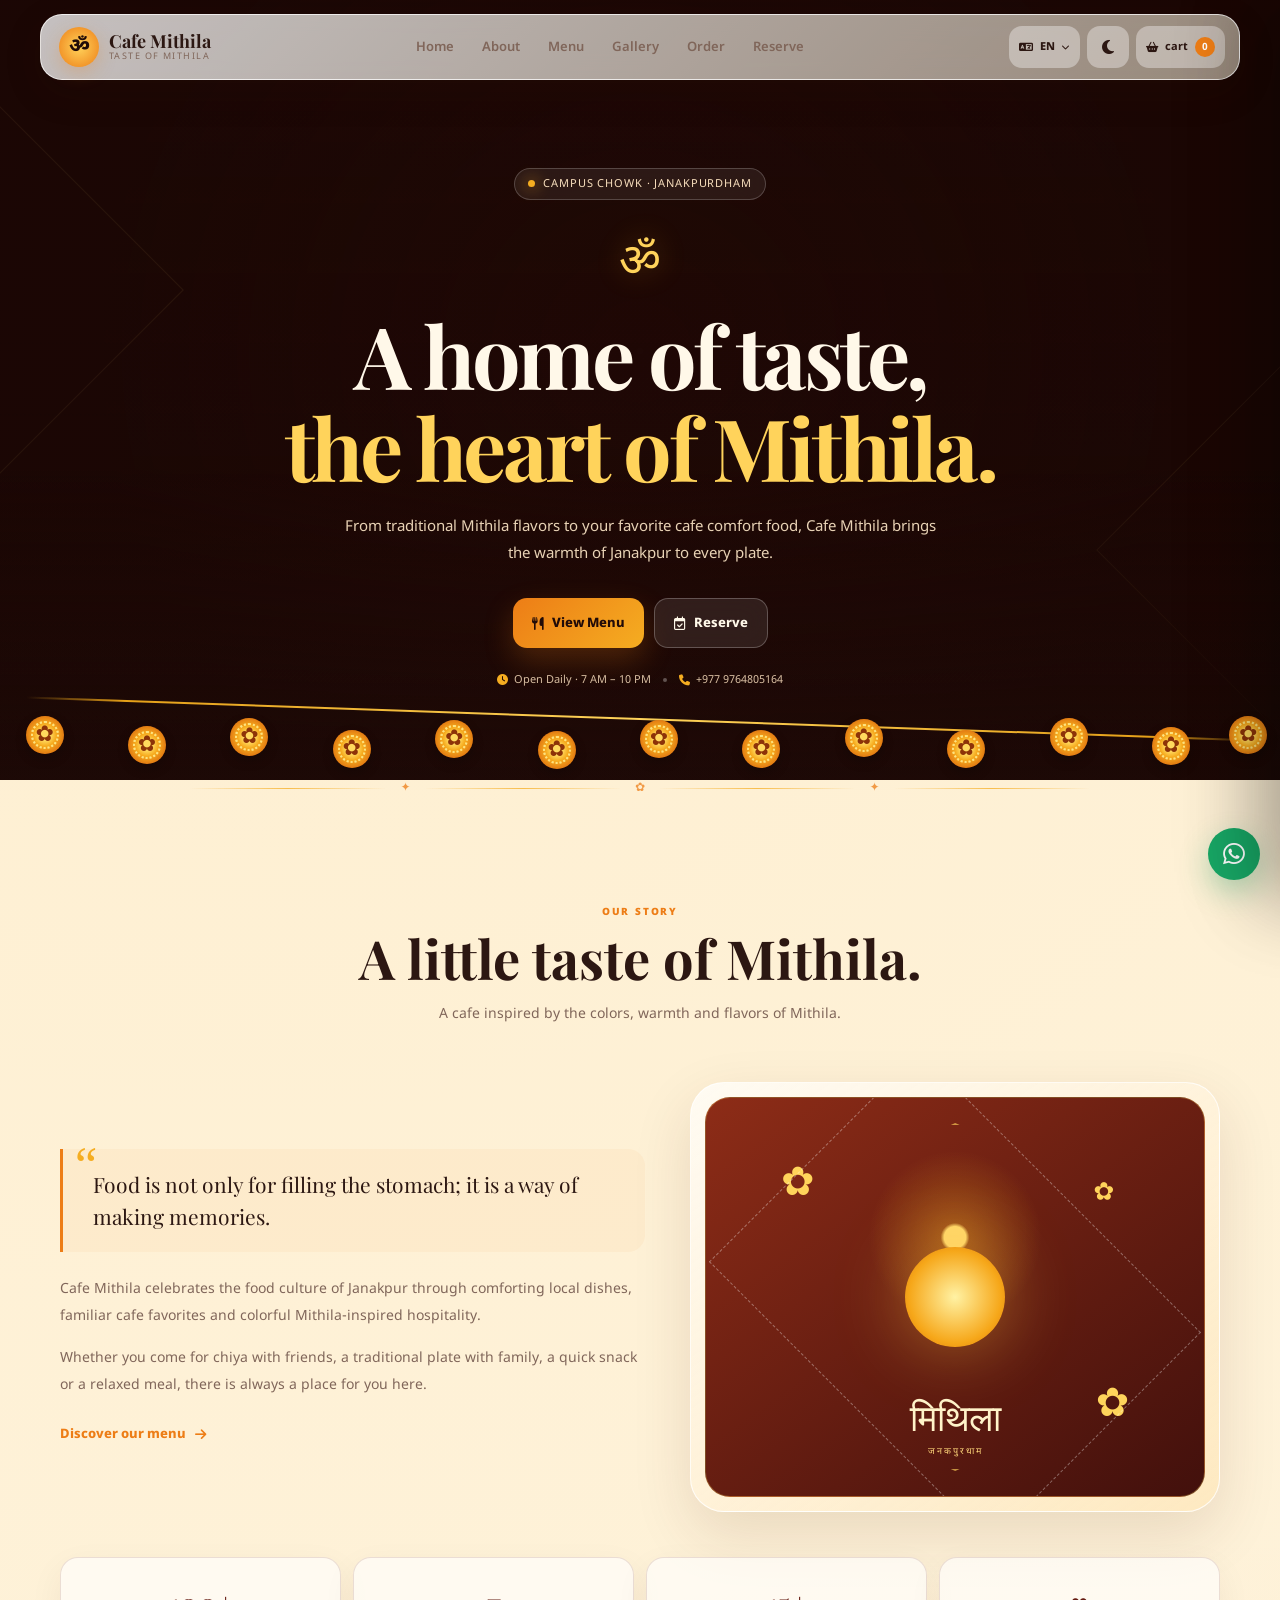
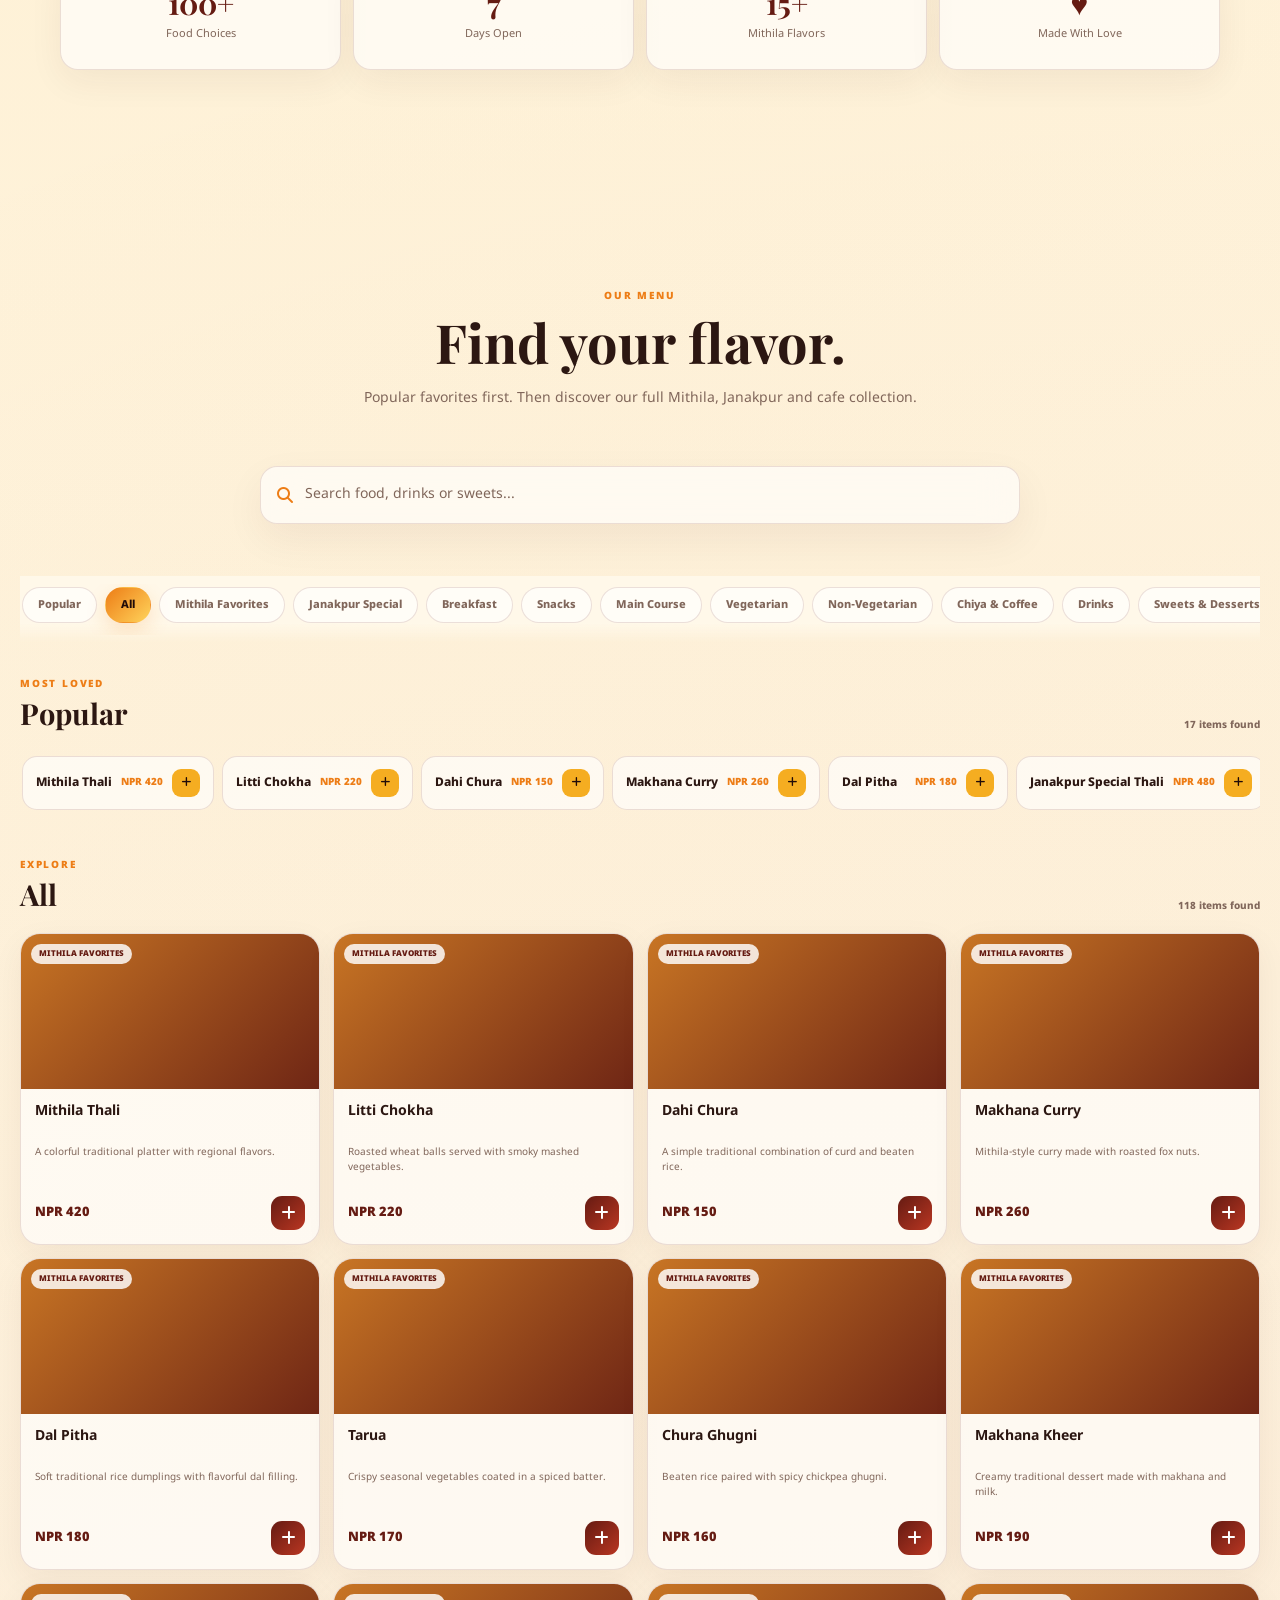
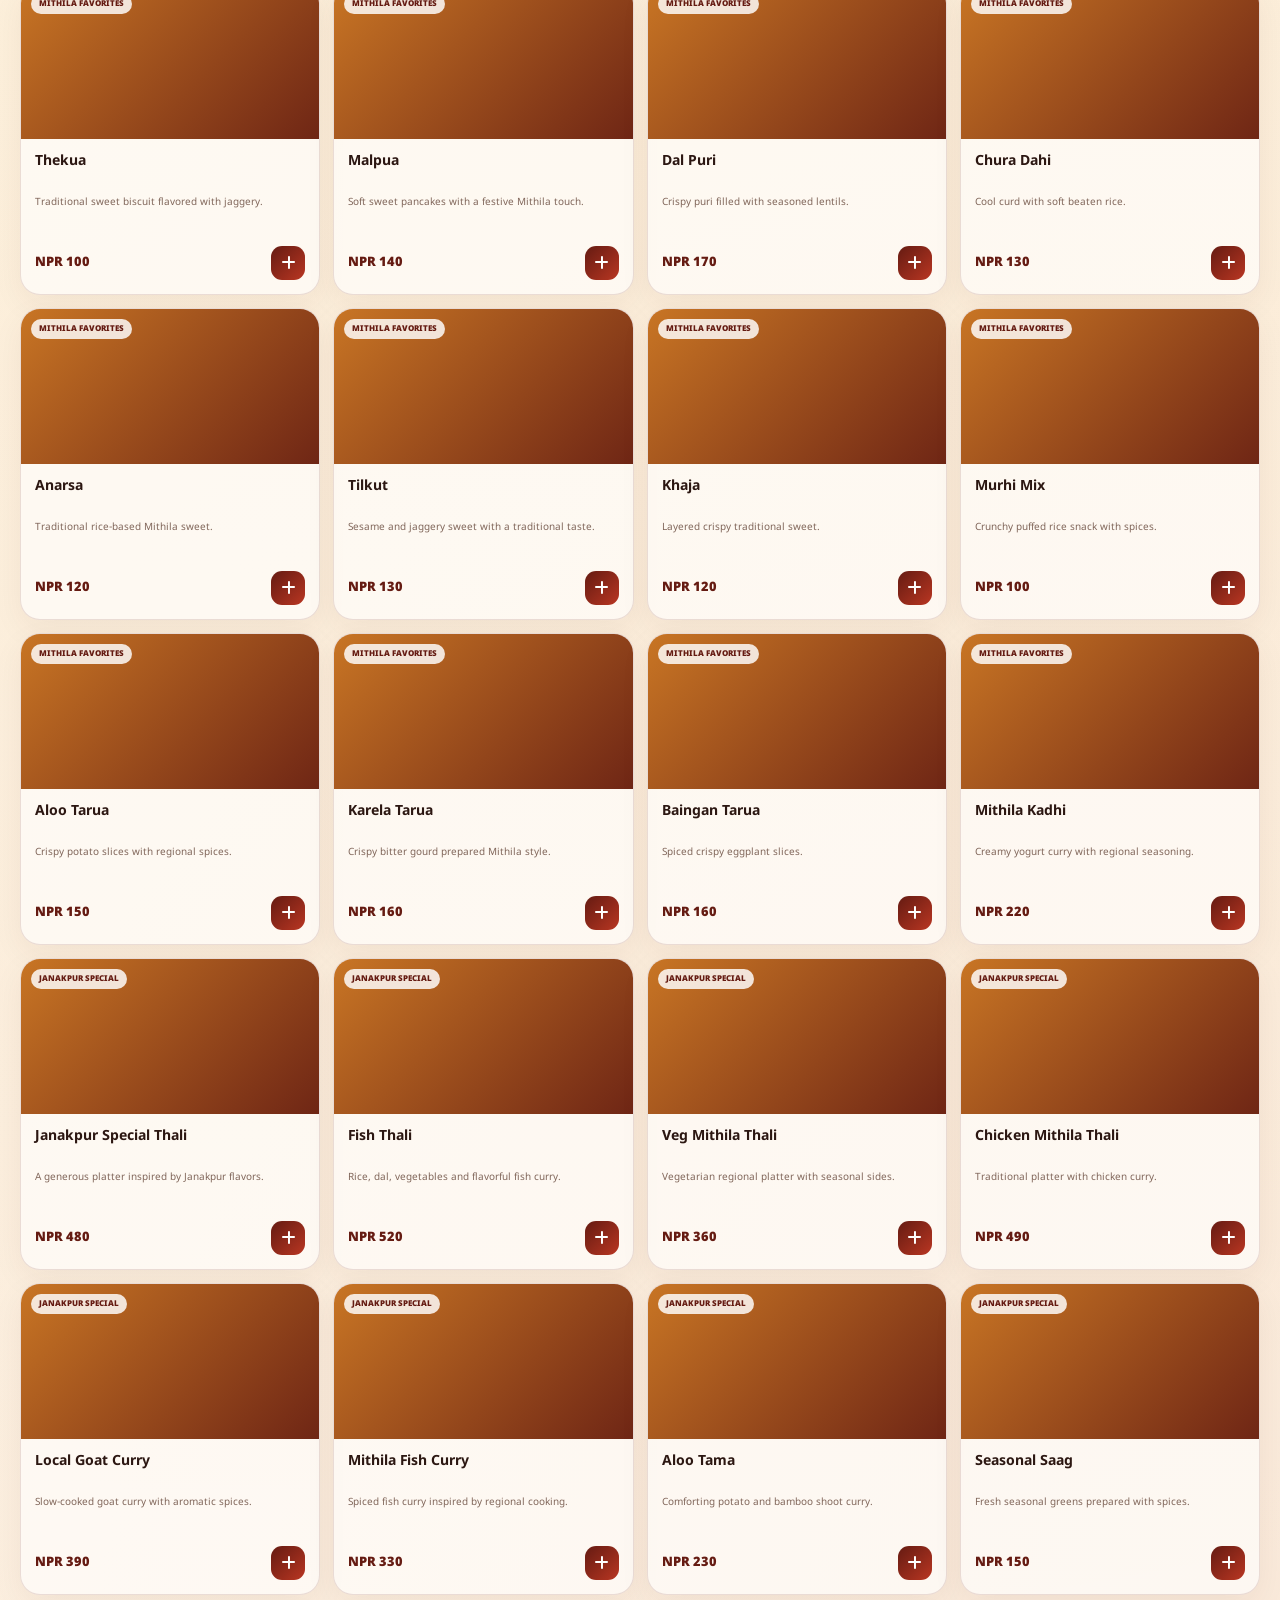
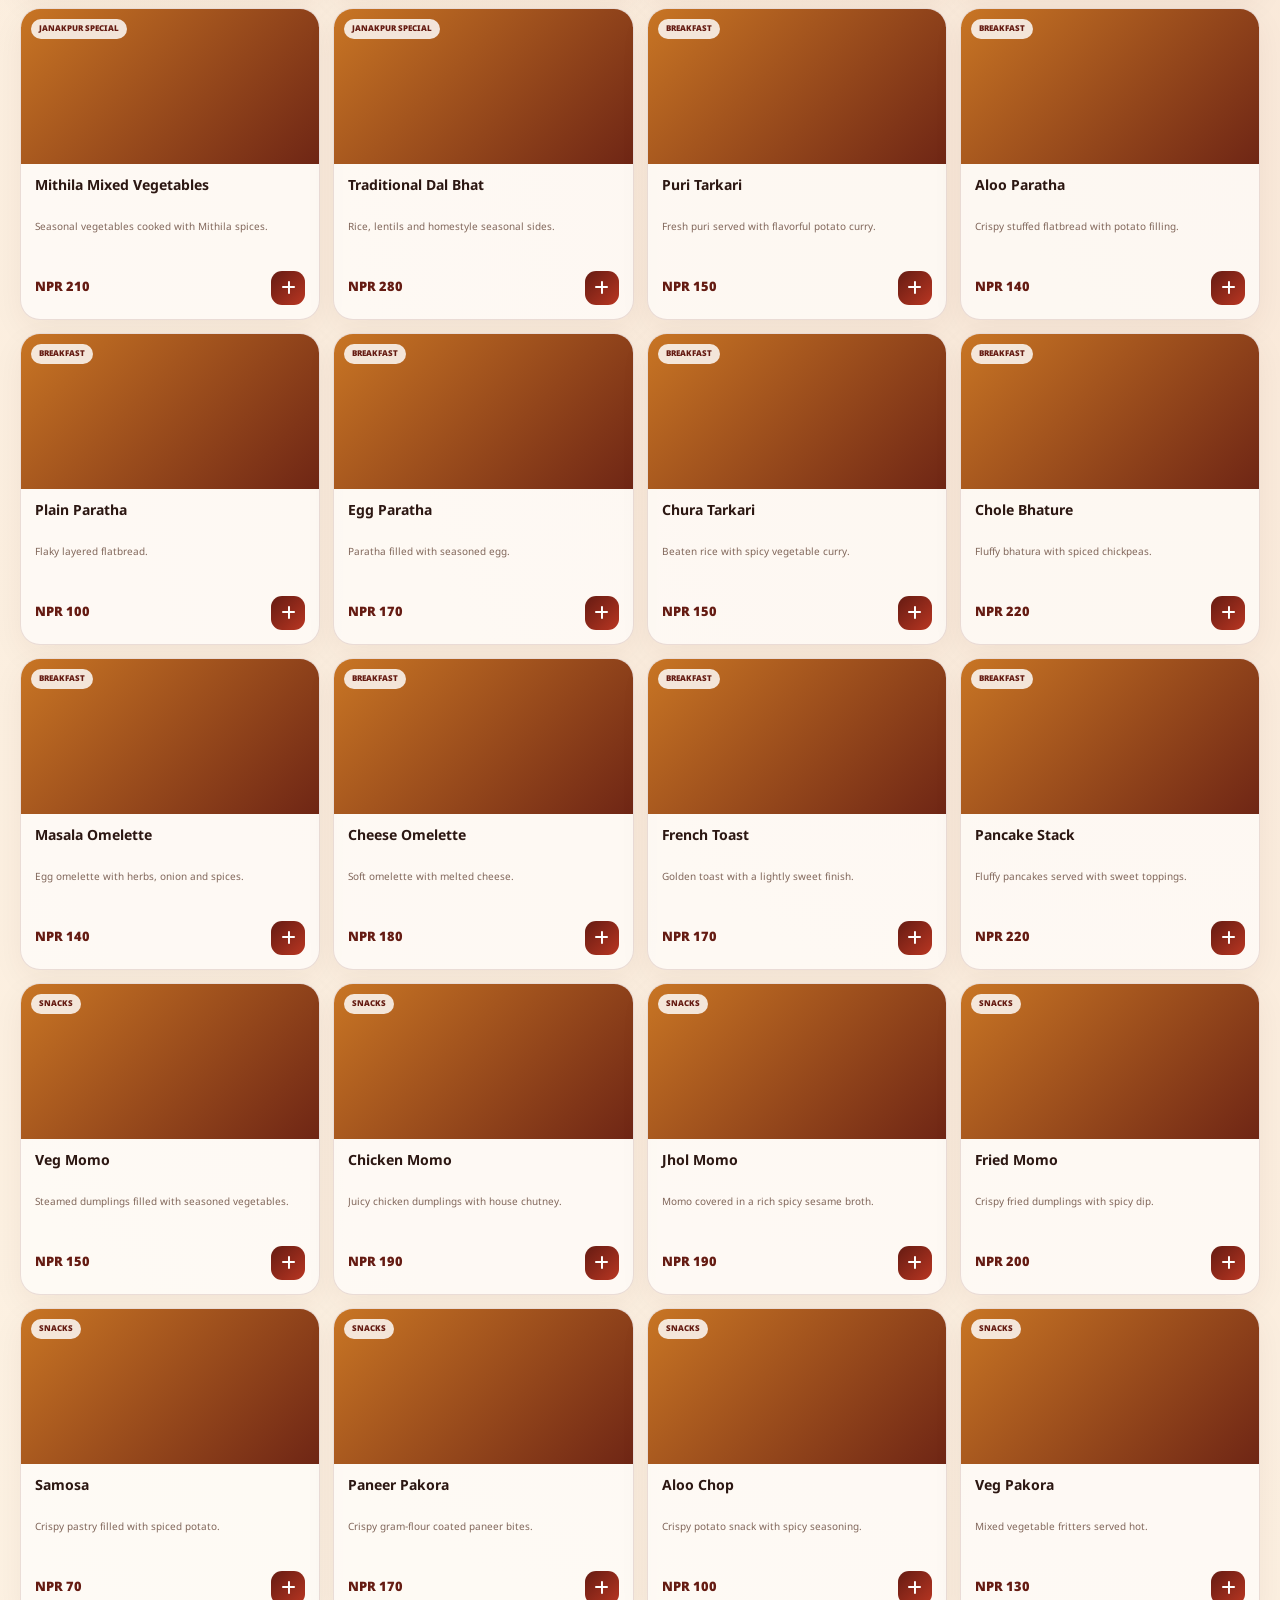
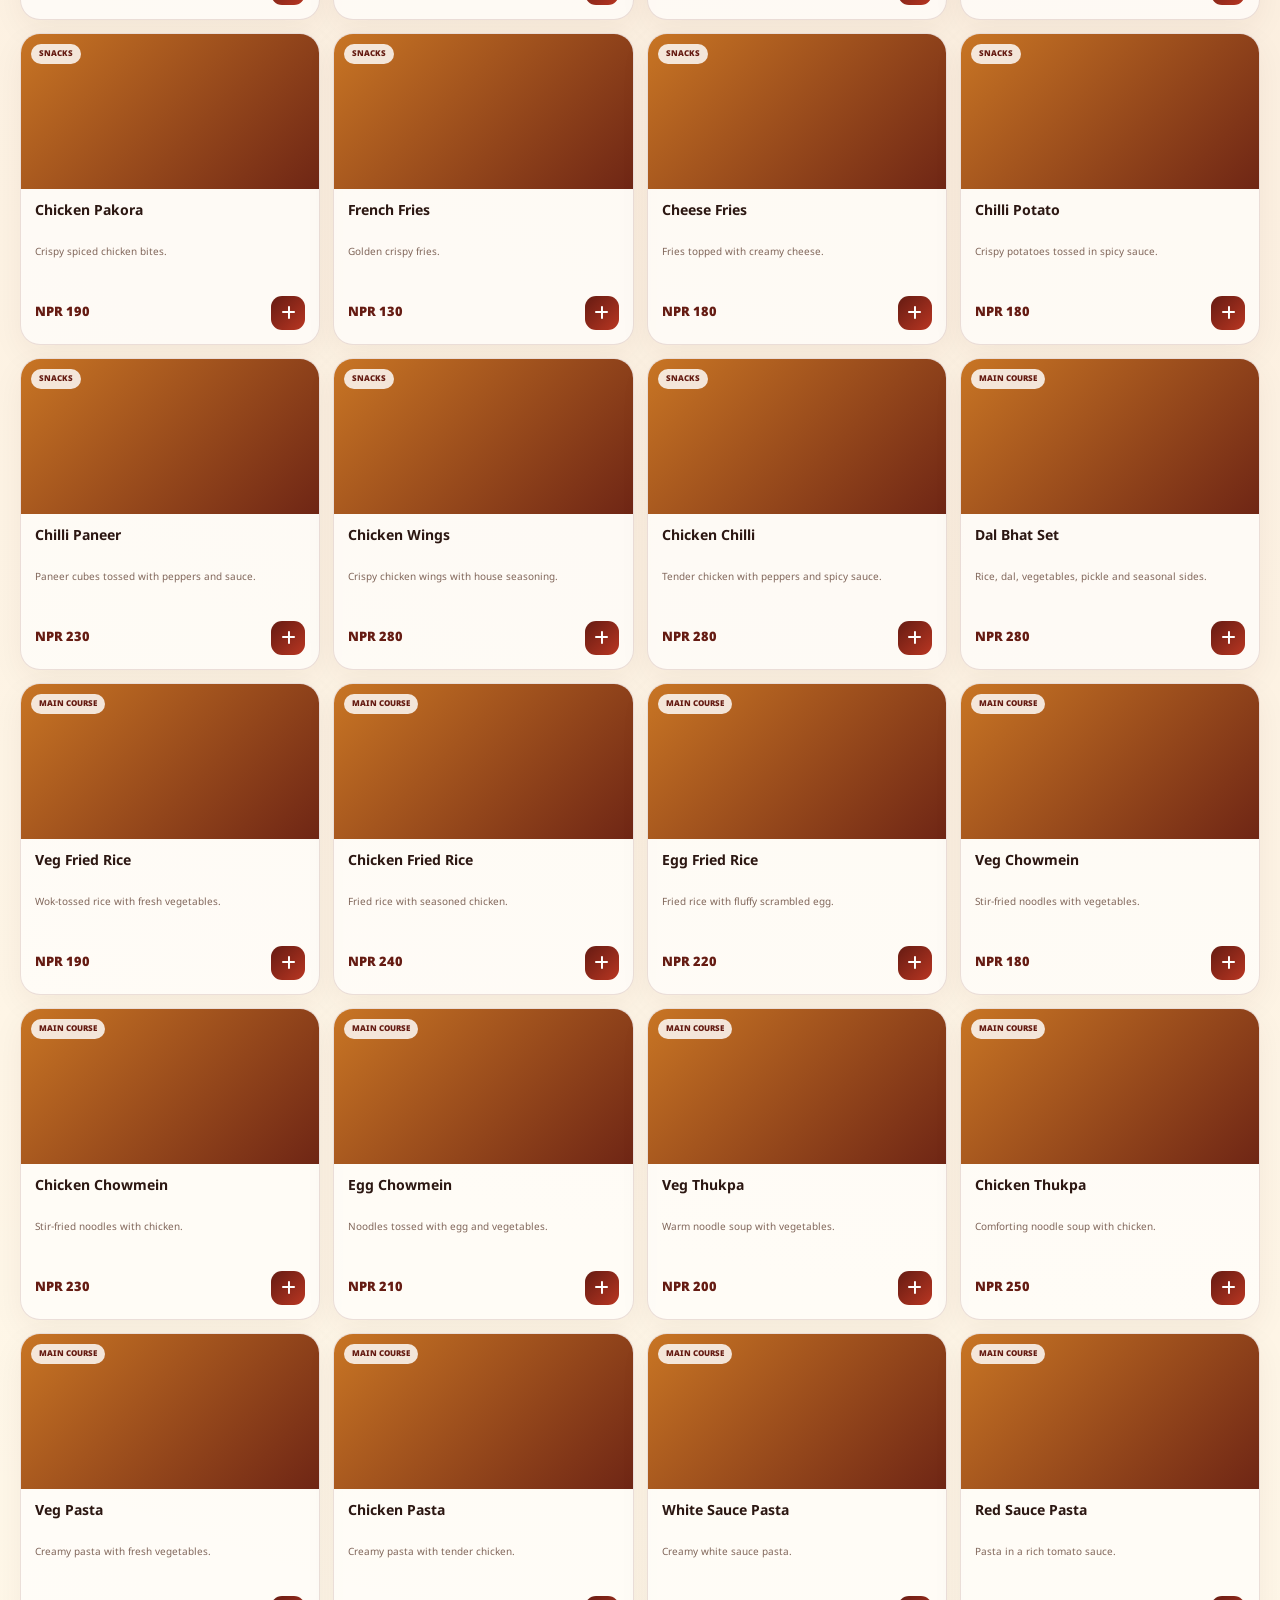
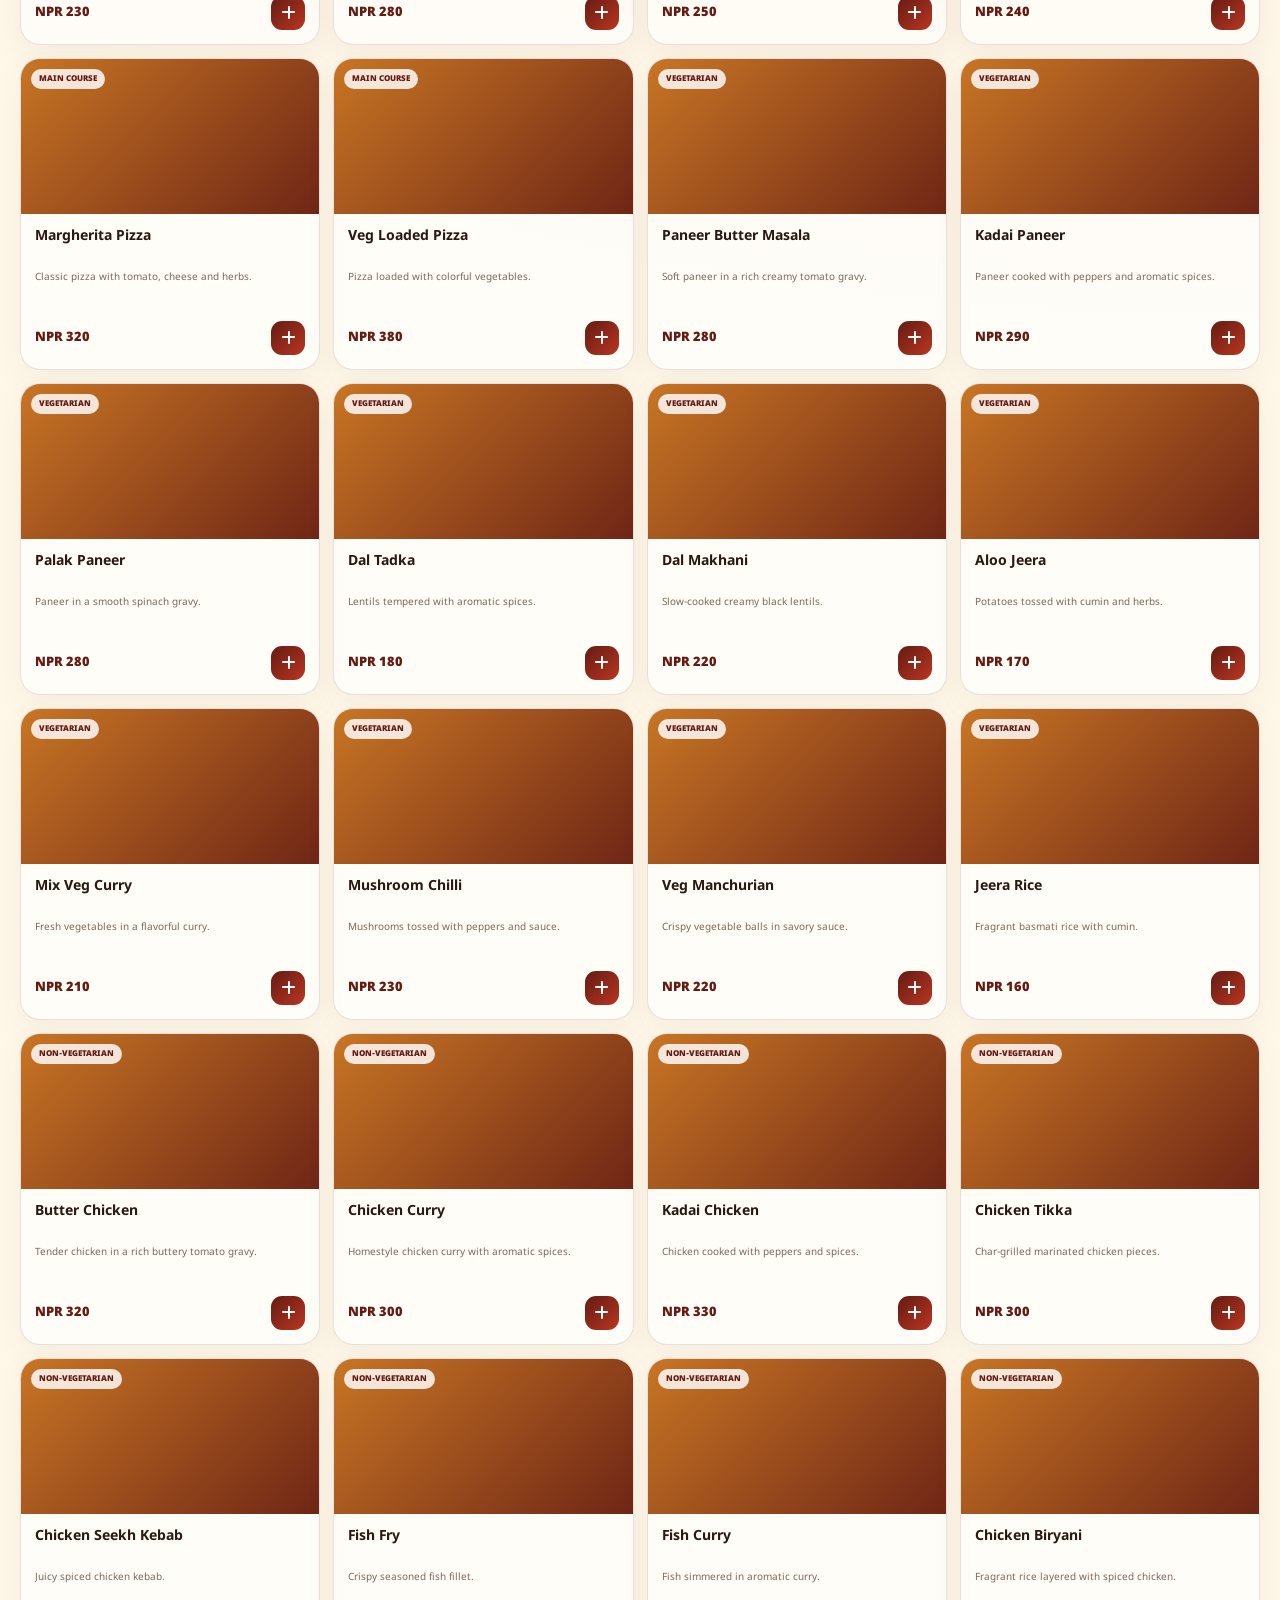
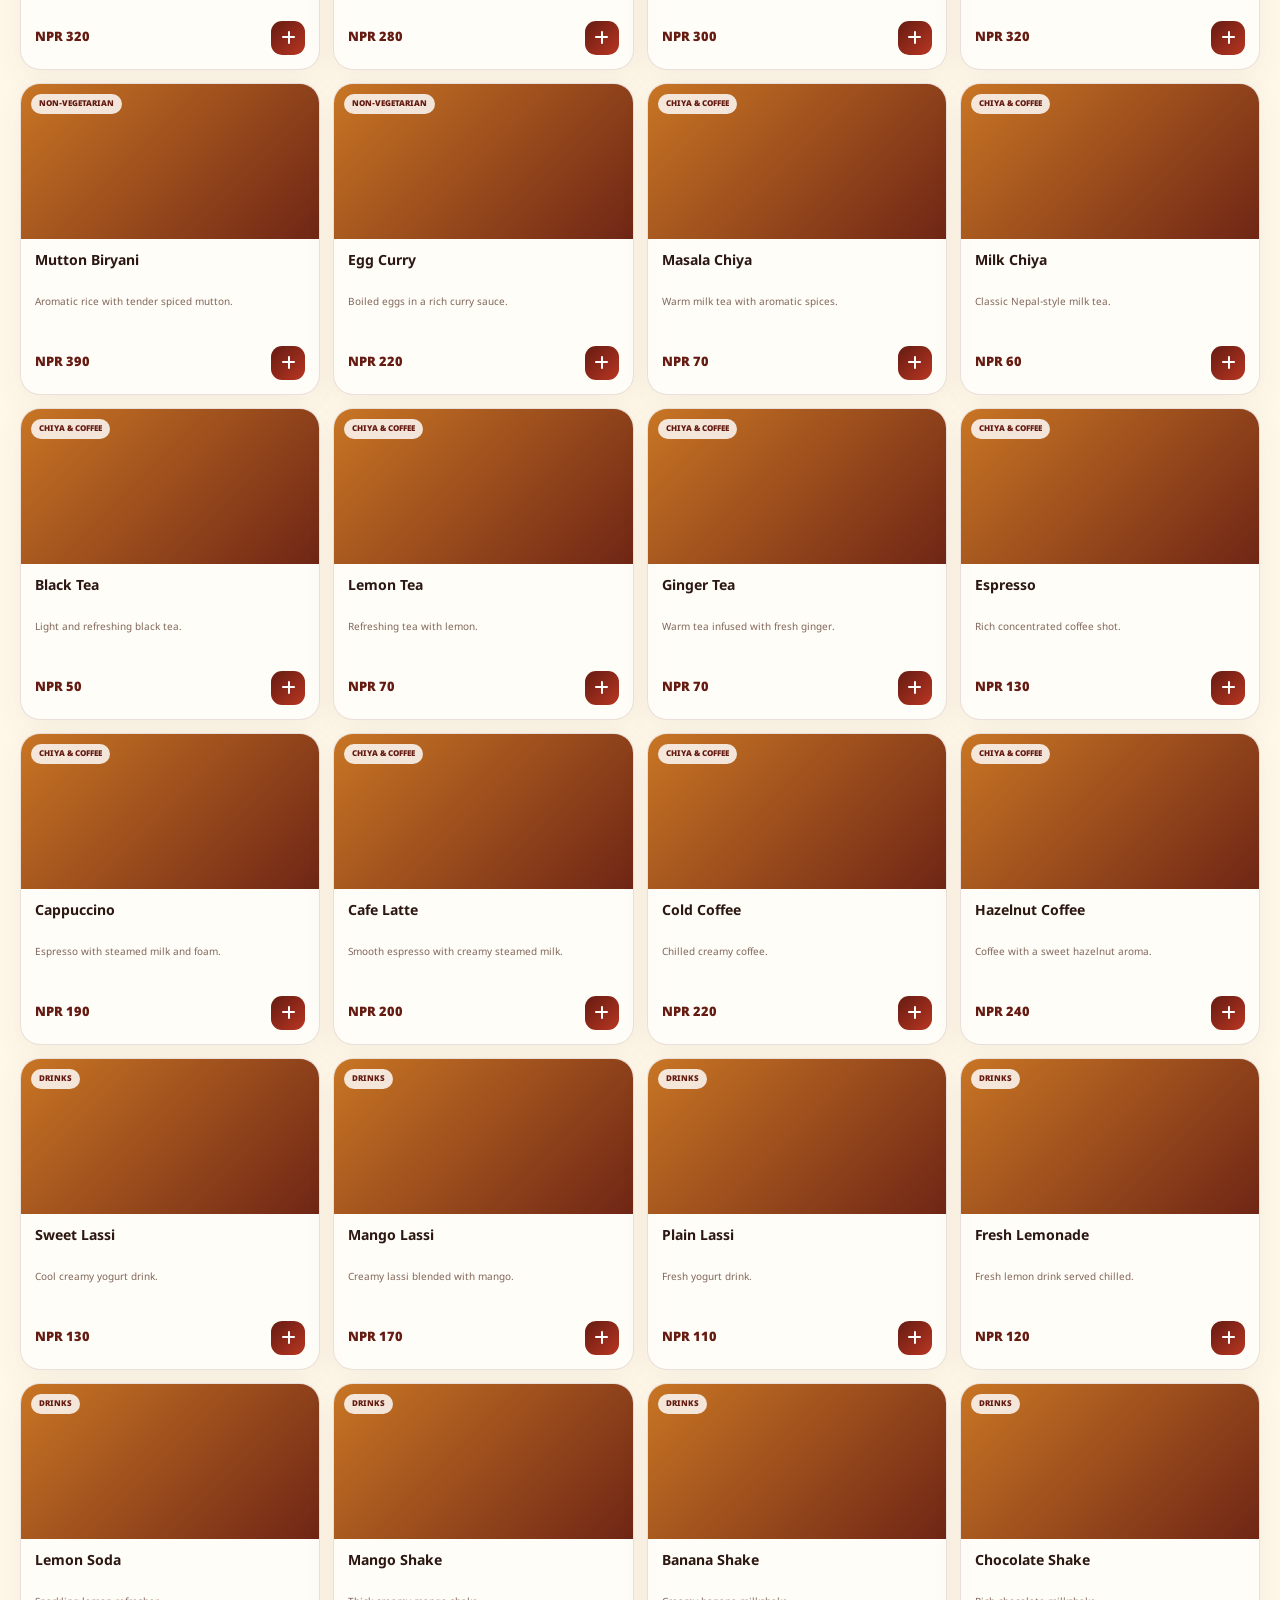
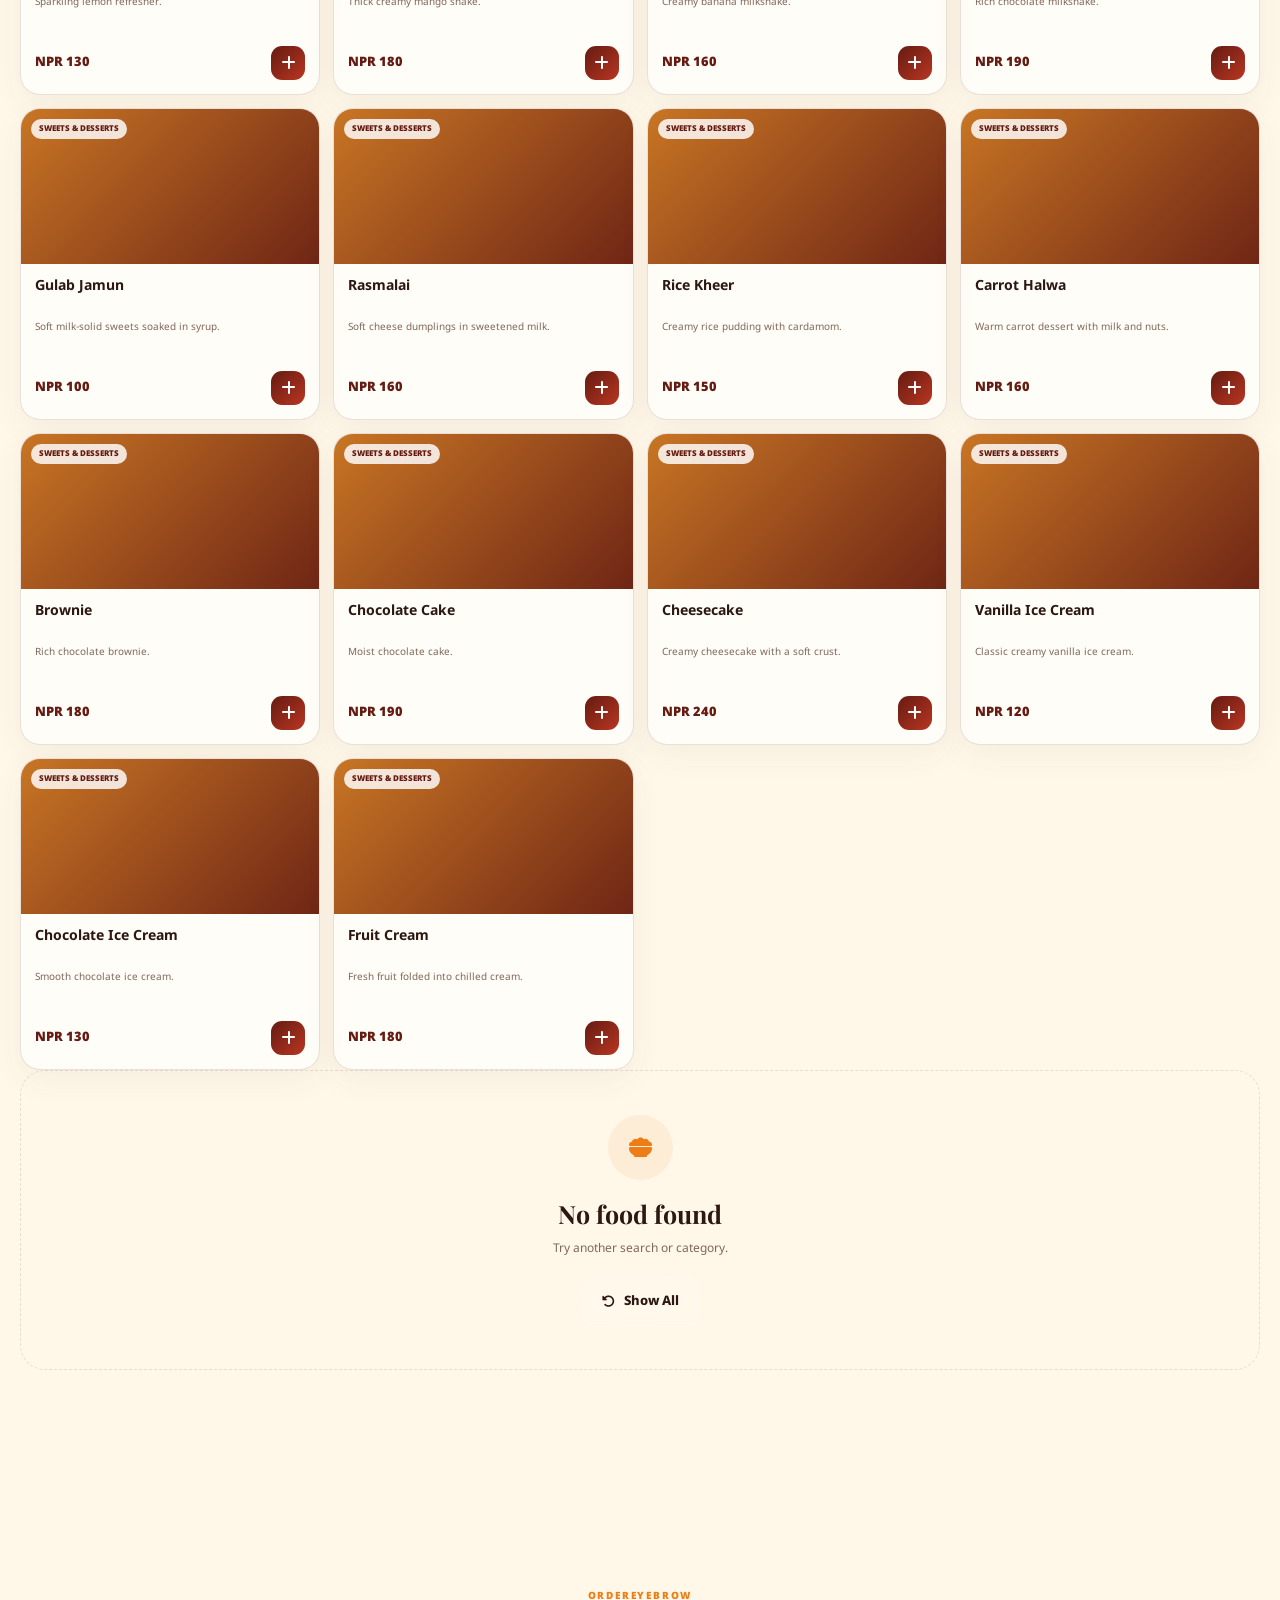
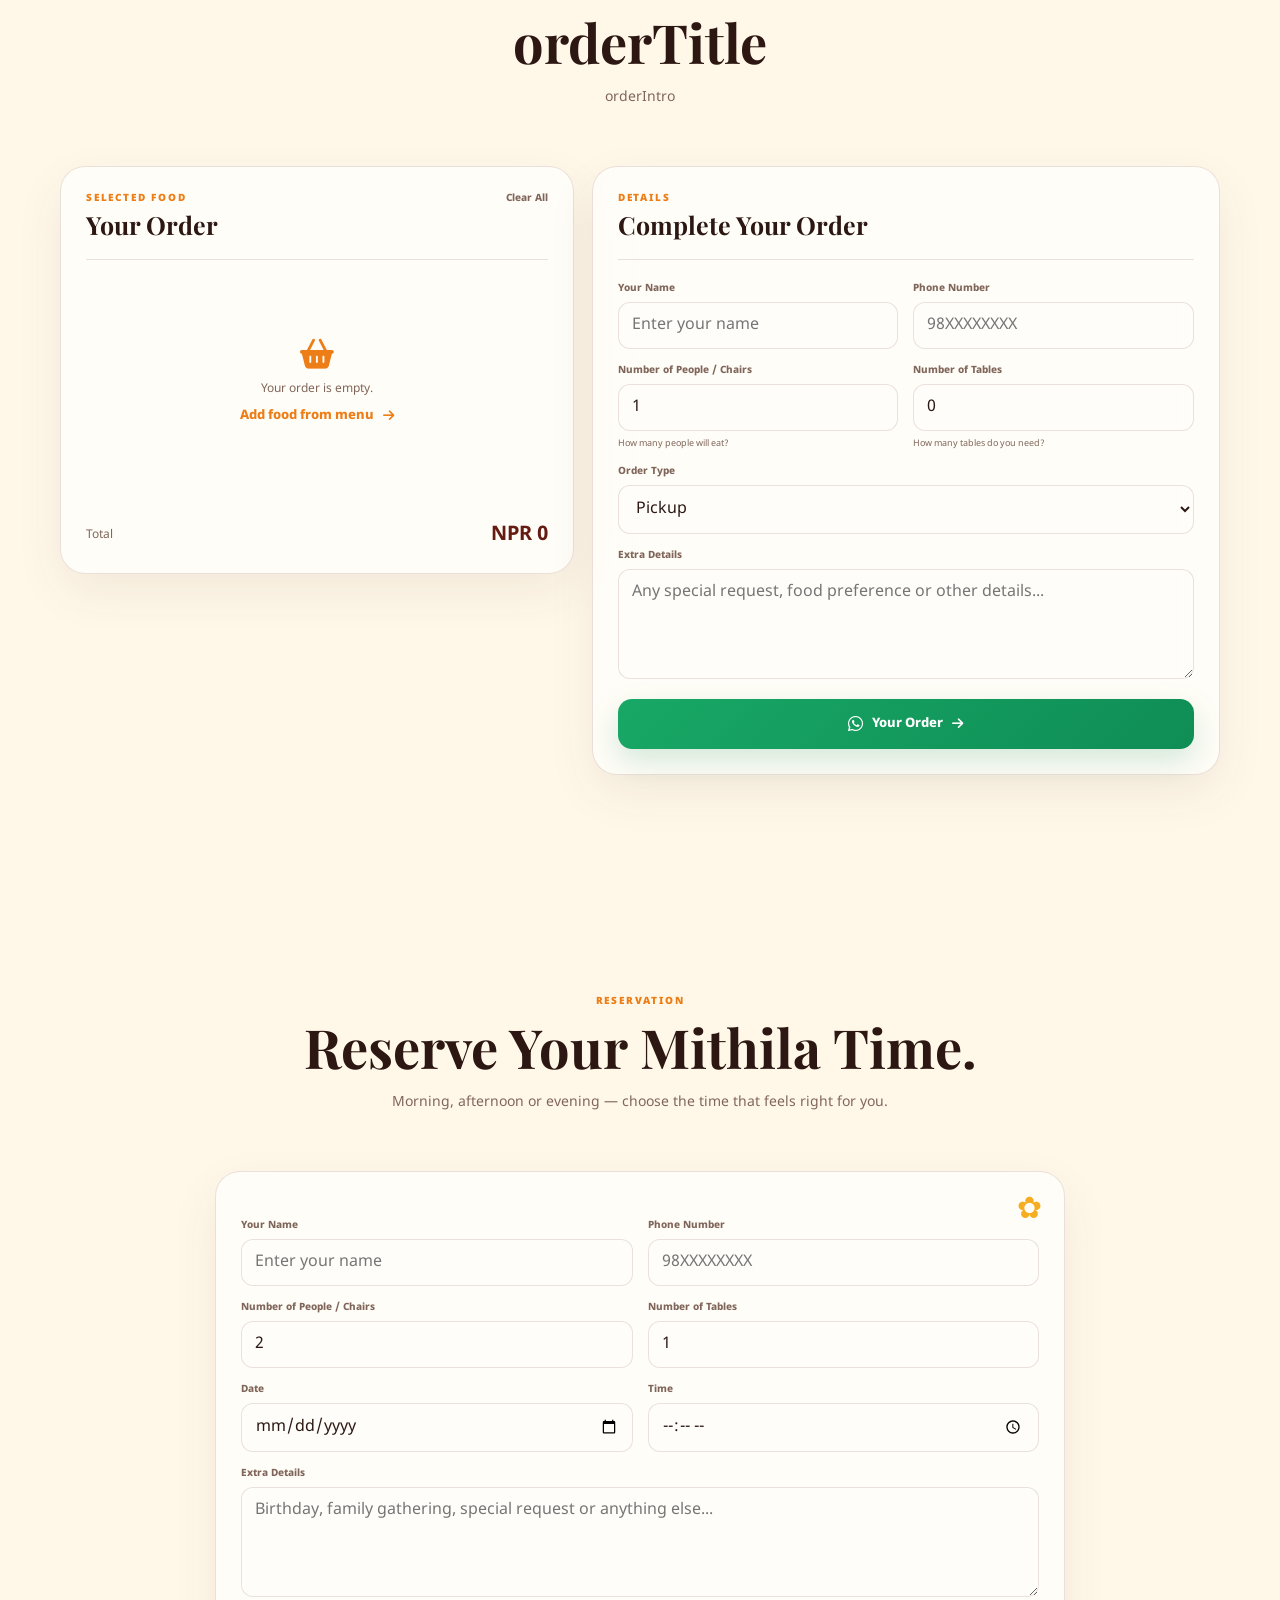
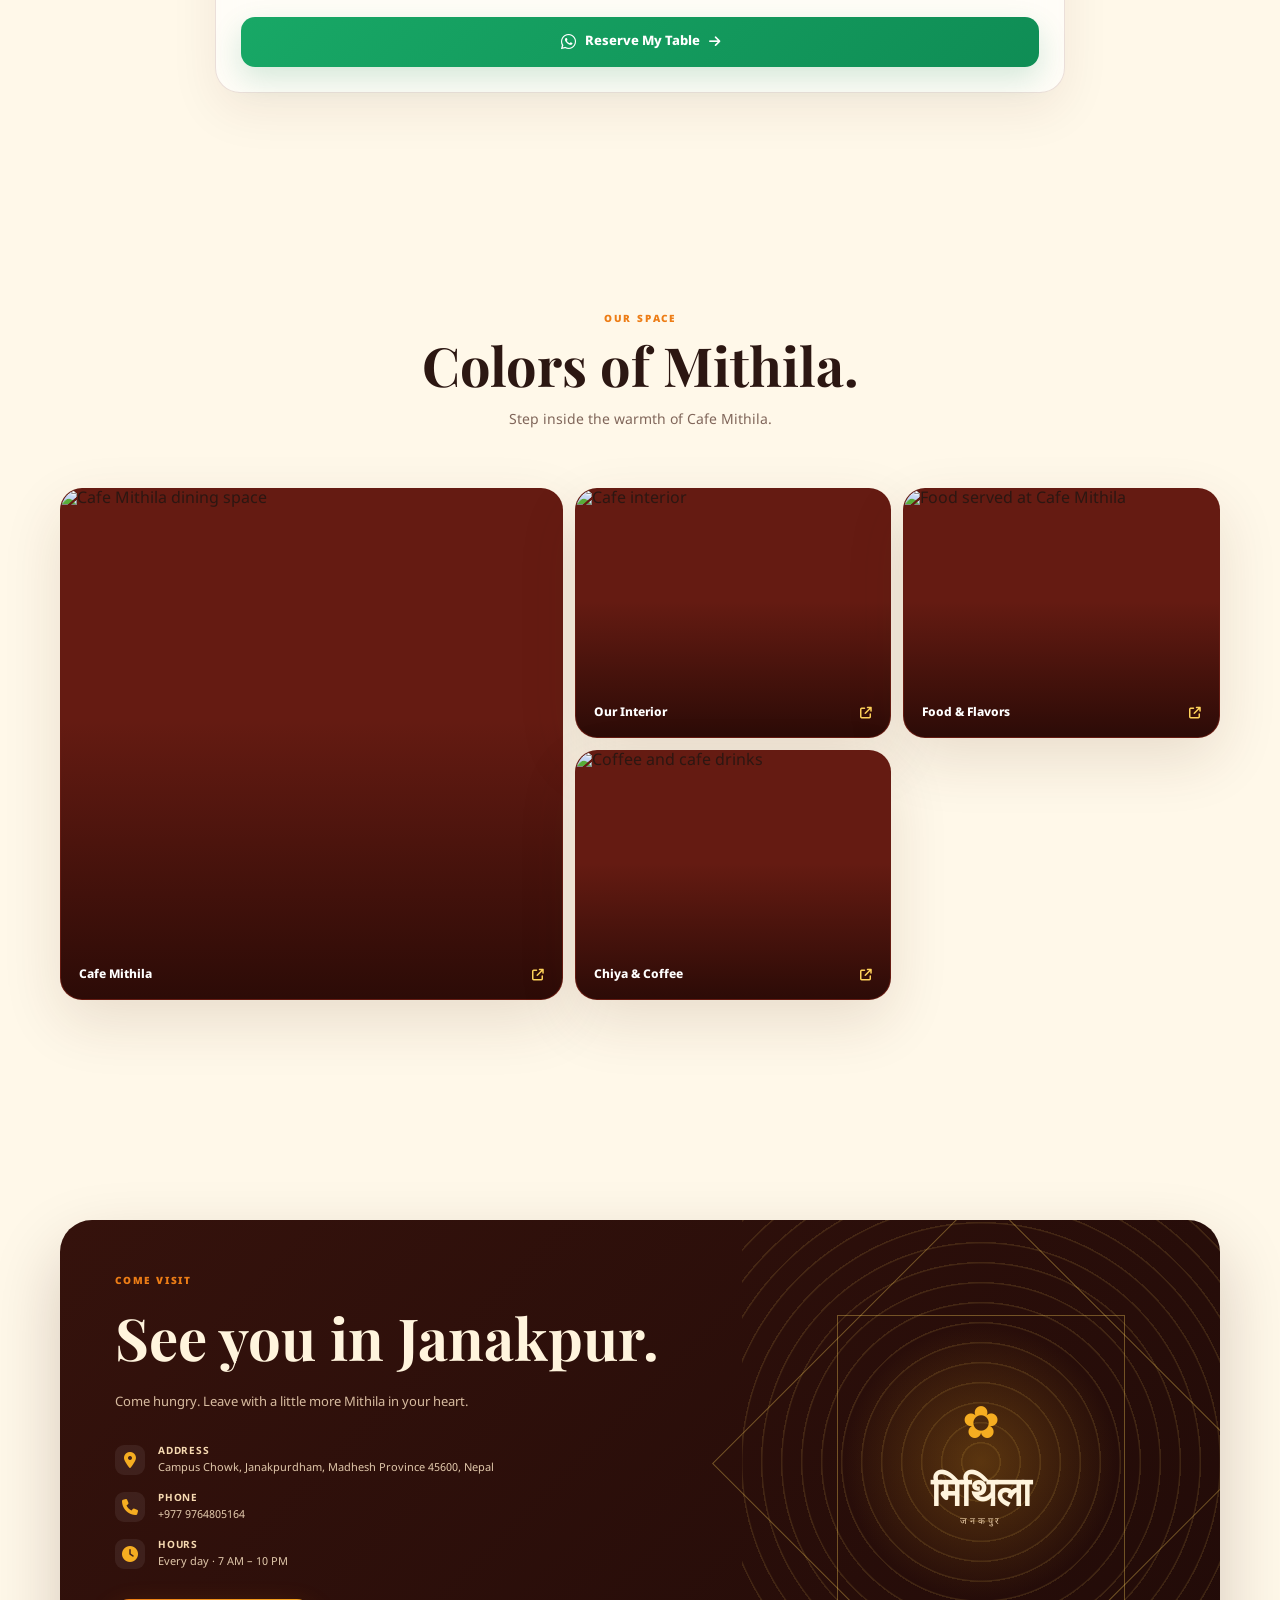
==== commit 7bbffbe4: "Update index.html" ====
--- a/index.html
+++ b/index.html
@@ -49,7 +49,7 @@
     "@type": "CafeOrCoffeeShop",
     "name": "Cafe Mithila",
     "description": "Mithila-inspired cafe serving traditional food, snacks, drinks and cafe favorites in Janakpurdham.",
-    "telephone": "+9779708913951",
+    "telephone": "+977 9764805164",
     "address": {
       "@type": "PostalAddress",
       "streetAddress": "Campus Chowk",
@@ -270,9 +270,9 @@
         Campus Chowk, Janakpurdham
       </span>
 
-      <a href="tel:+9779708913951">
+      <a href="tel:+977 9764805164">
         <i class="fa-solid fa-phone"></i>
-        +977 970-8913951
+        +977 9764805164
       </a>
 
     </div>
@@ -372,7 +372,7 @@
 
           <span>
             <i class="fa-solid fa-phone"></i>
-            +977 970-8913951
+            +977 9764805164
           </span>
 
         </div>
@@ -1241,8 +1241,8 @@
                   Phone
                 </strong>
 
-                <a href="tel:+9779708913951">
-                  +977 970-8913951
+                <a href="tel:+977 9764805164">
+                  +977 9764805164
                 </a>
               </span>
             </div>
@@ -1450,7 +1450,7 @@
         </a>
 
         <a
-          href="tel:+9779708913951"
+          href="tel:+977 9764805164"
           aria-label="Call">
 
           <i class="fa-solid fa-phone"></i>
@@ -1480,4 +1480,4 @@
   <script src="script.js"></script>
 
 </body>
-</html>+</html>
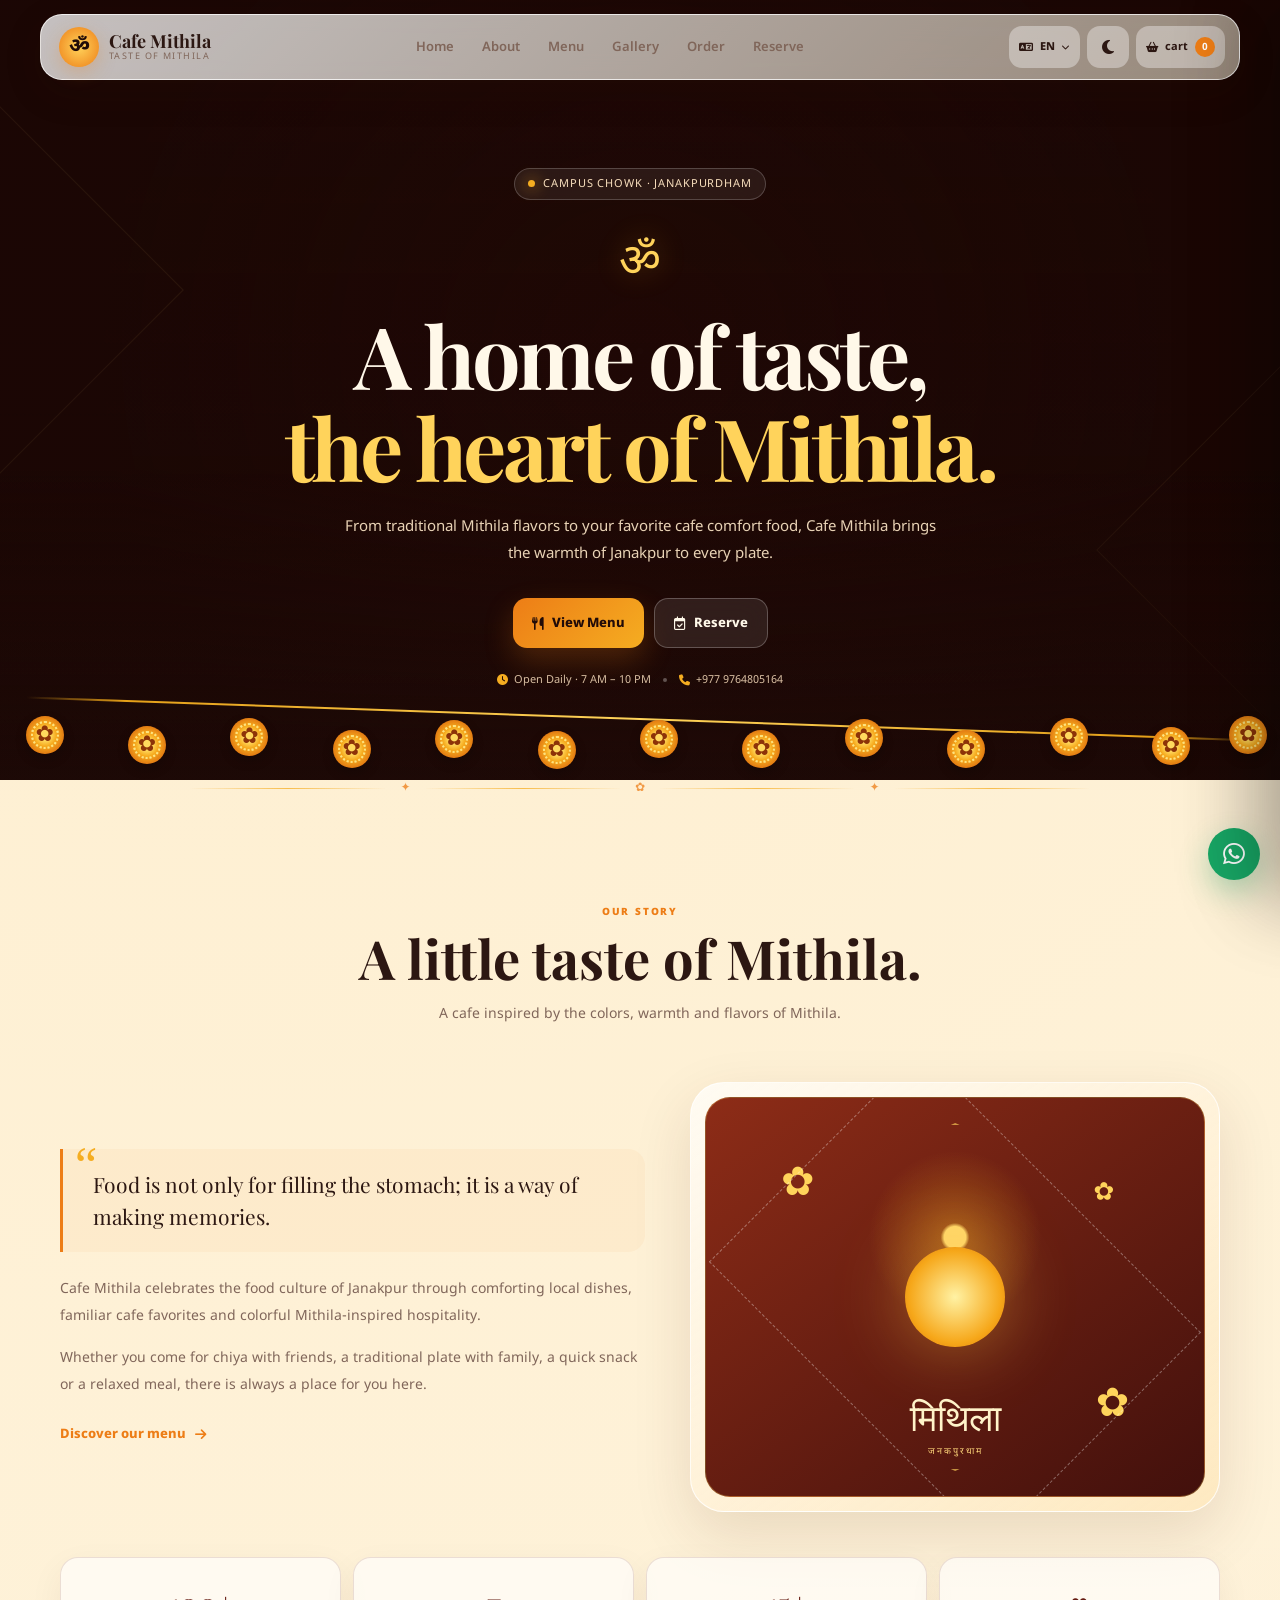
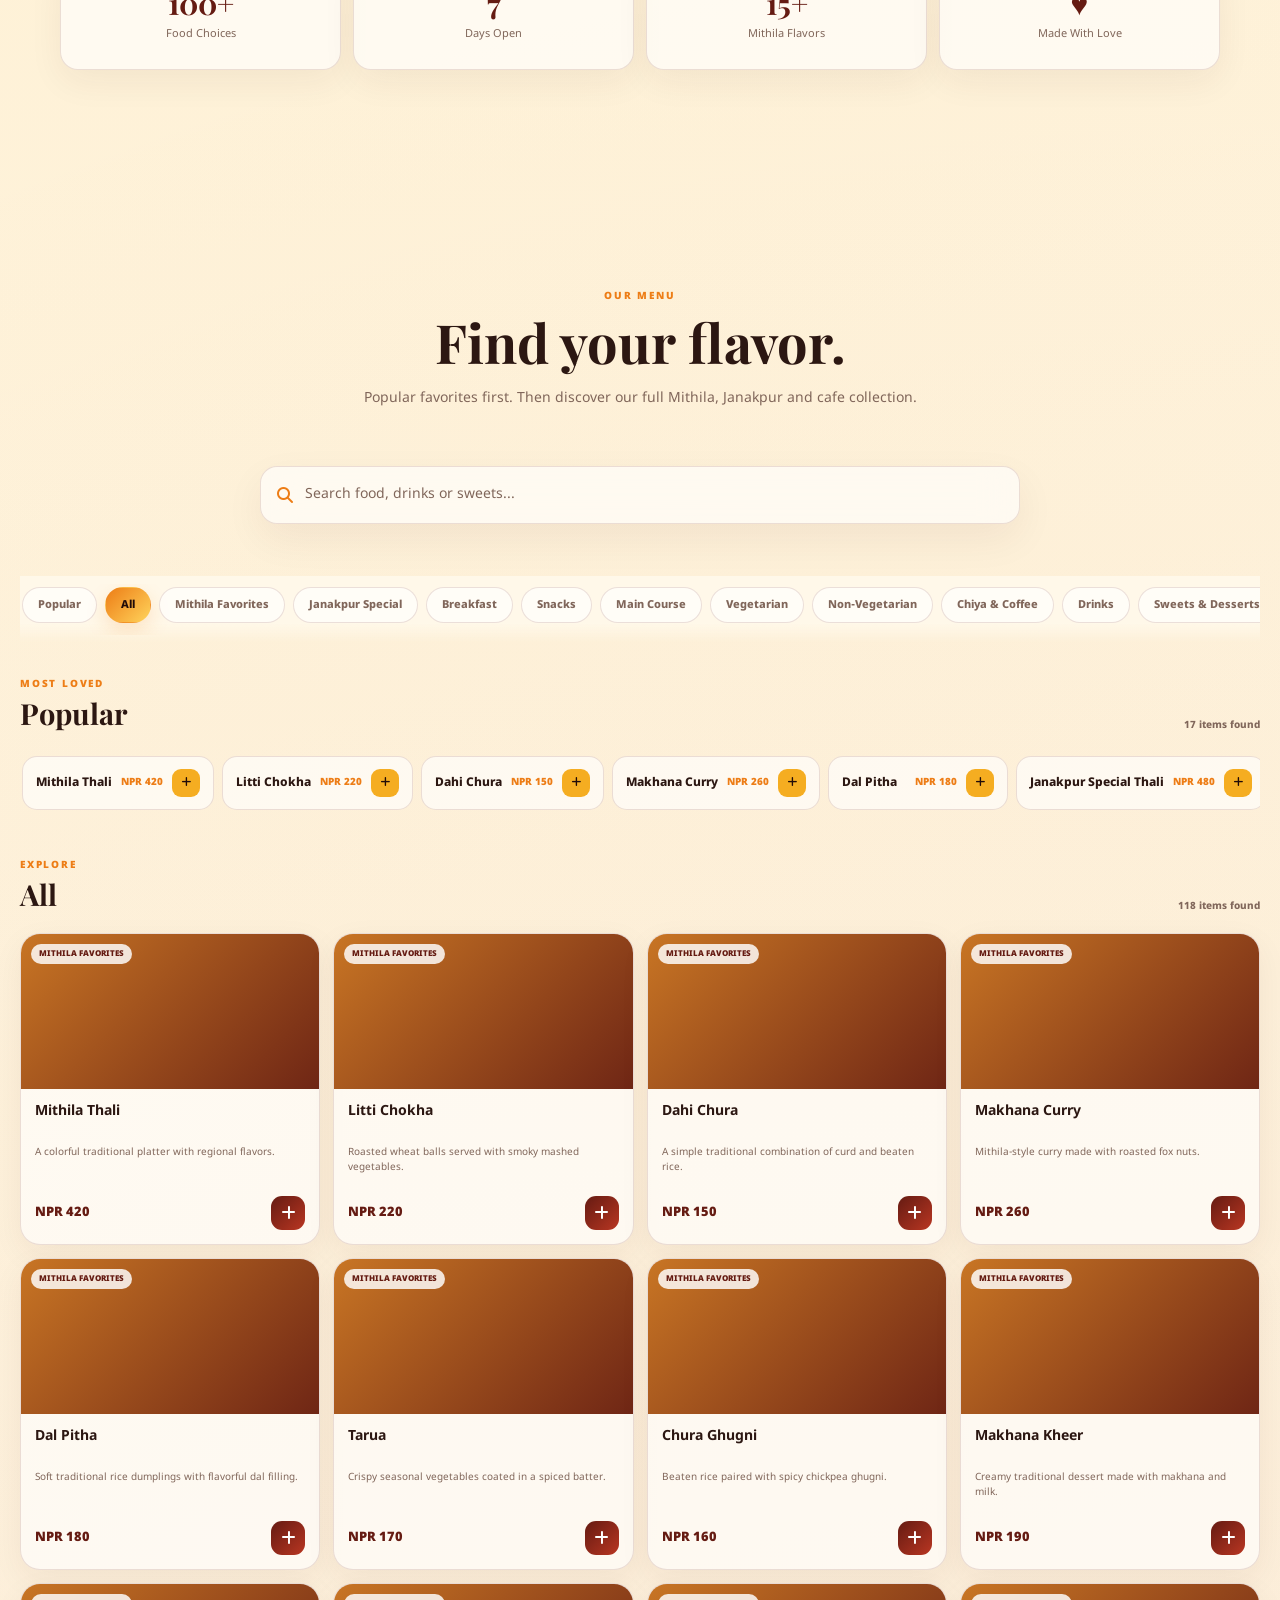
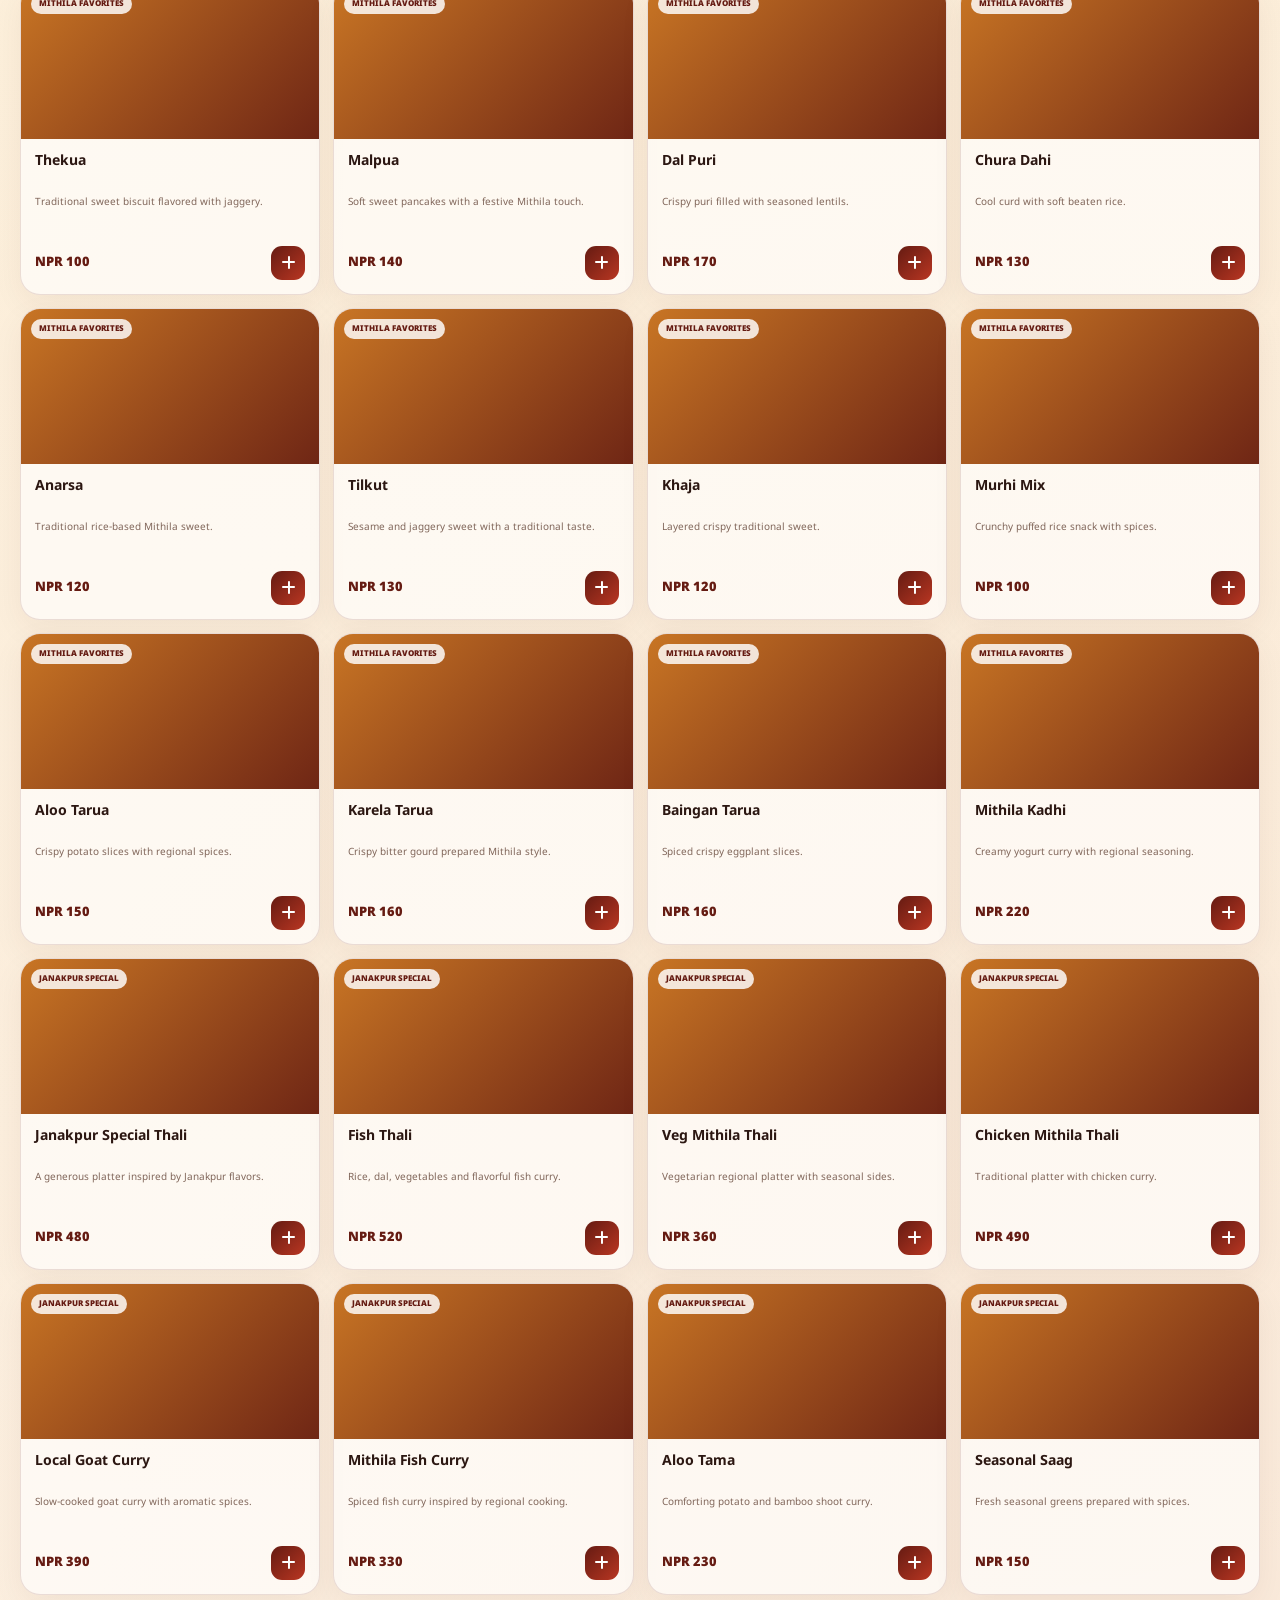
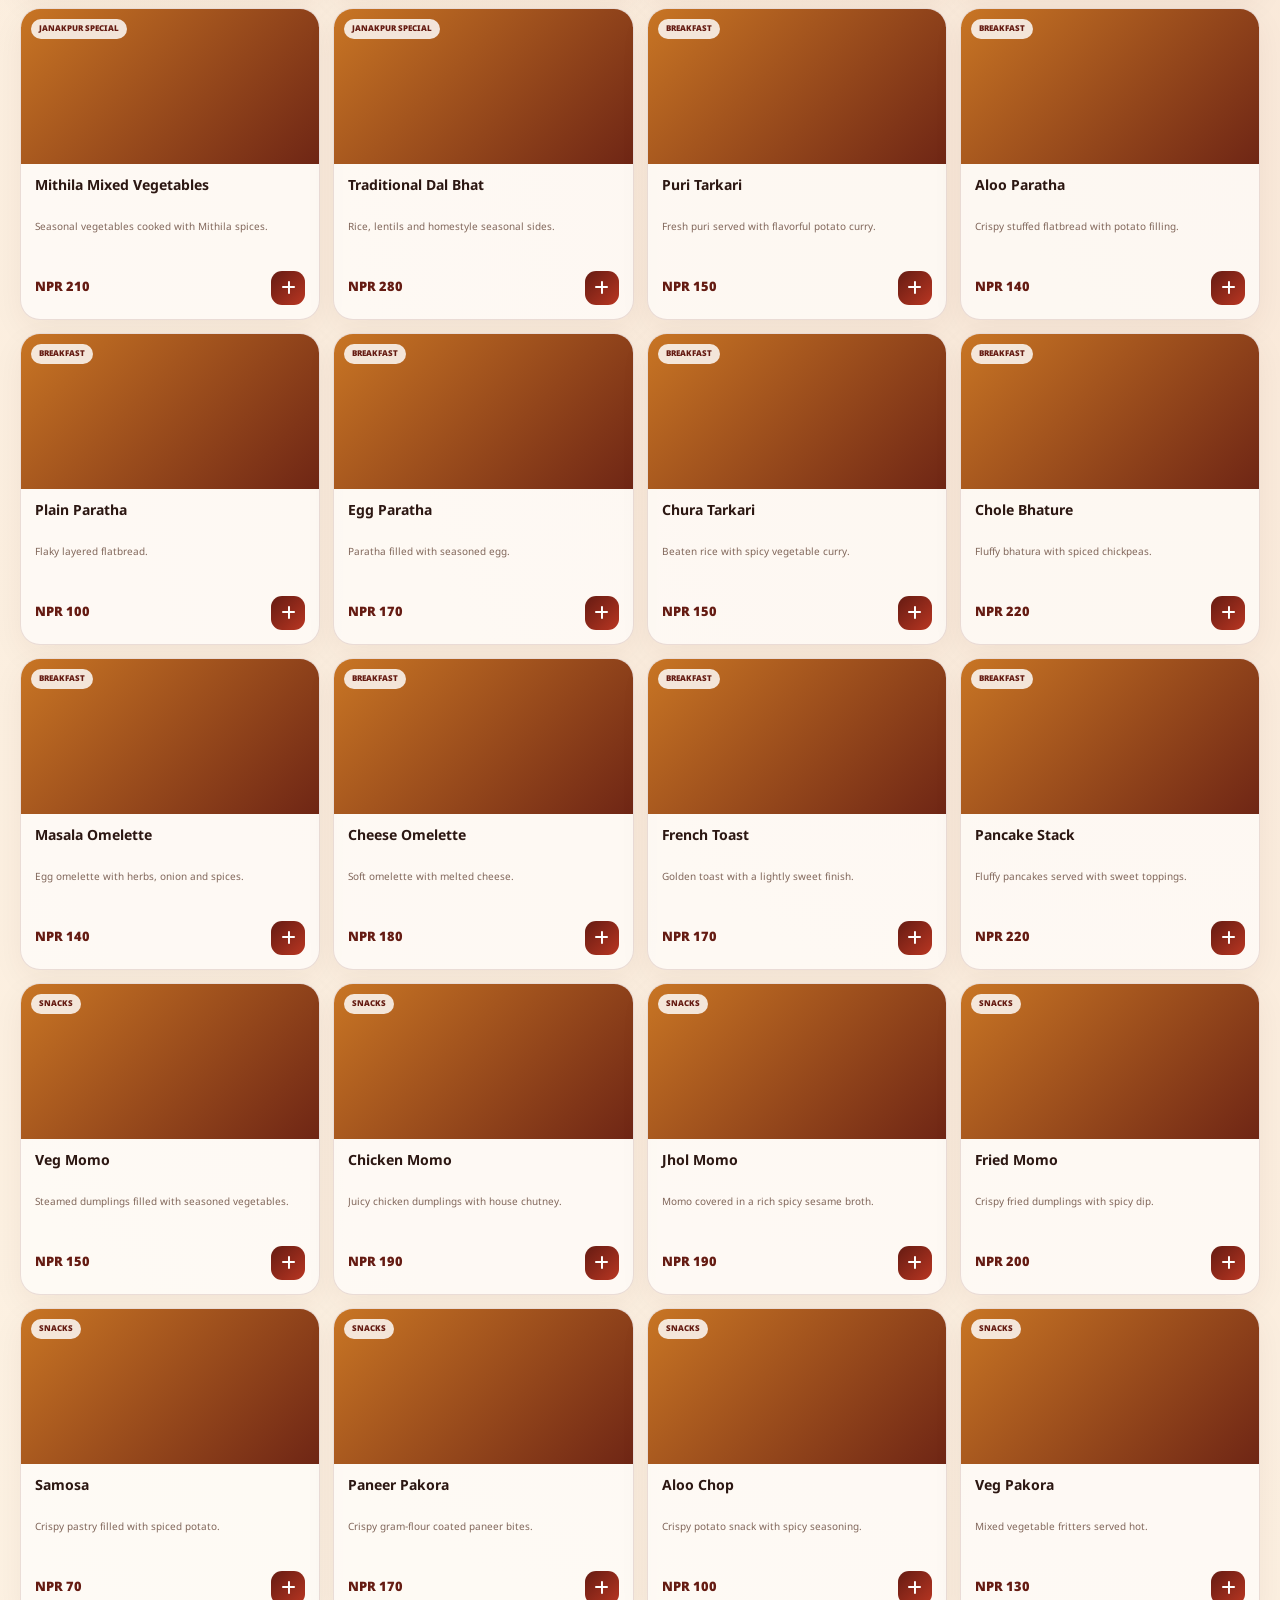
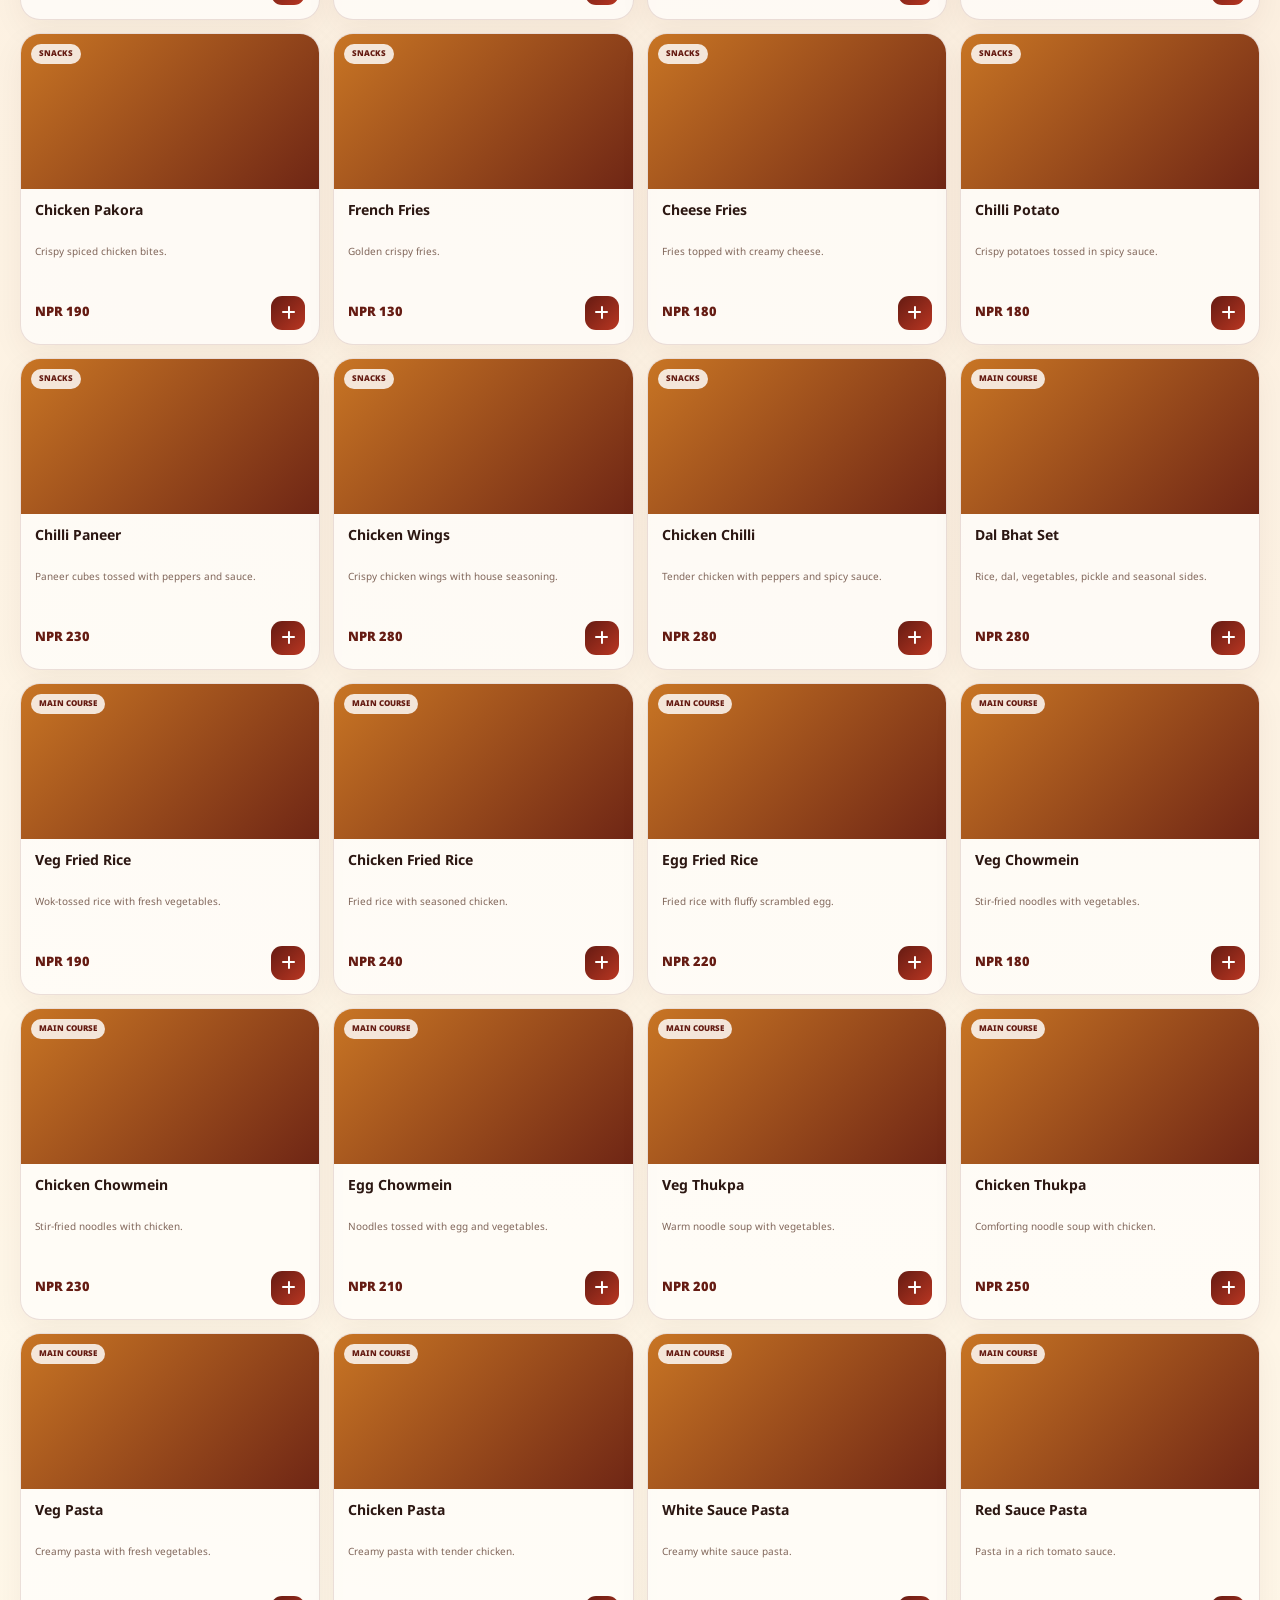
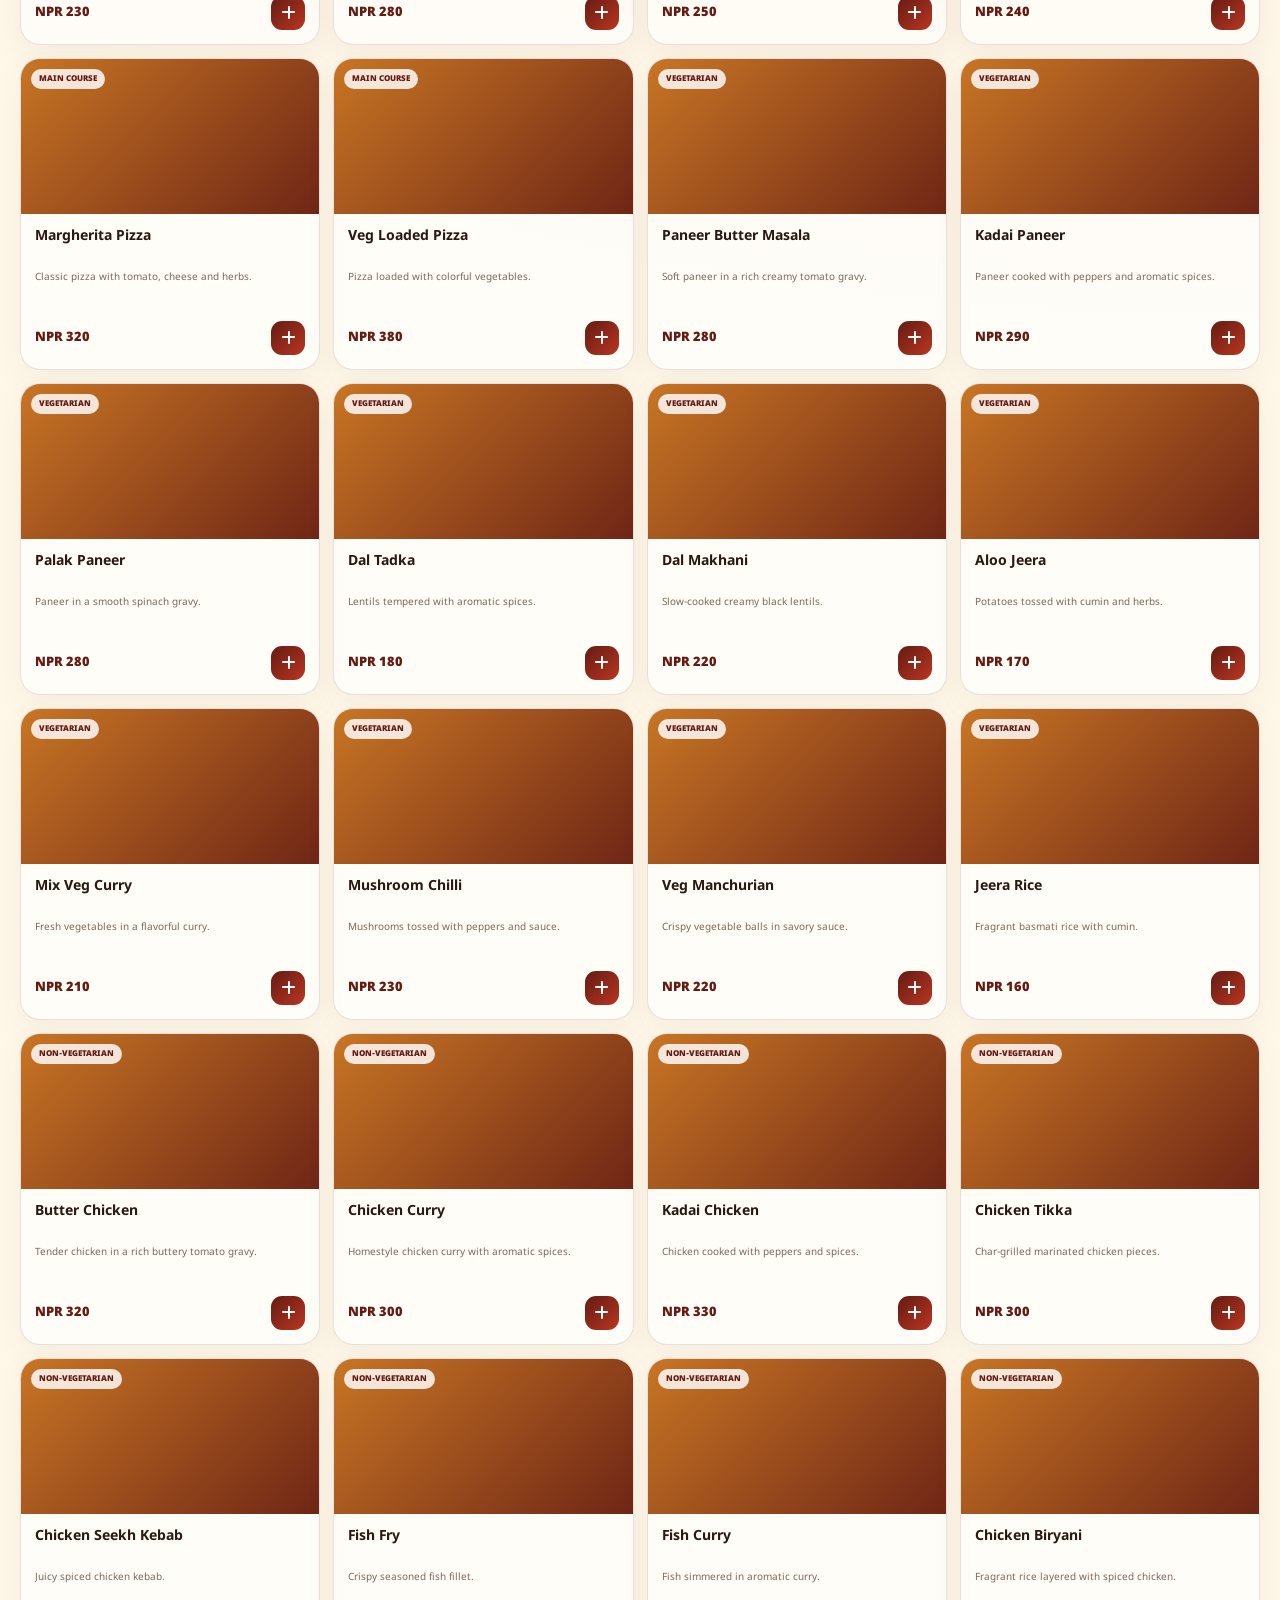
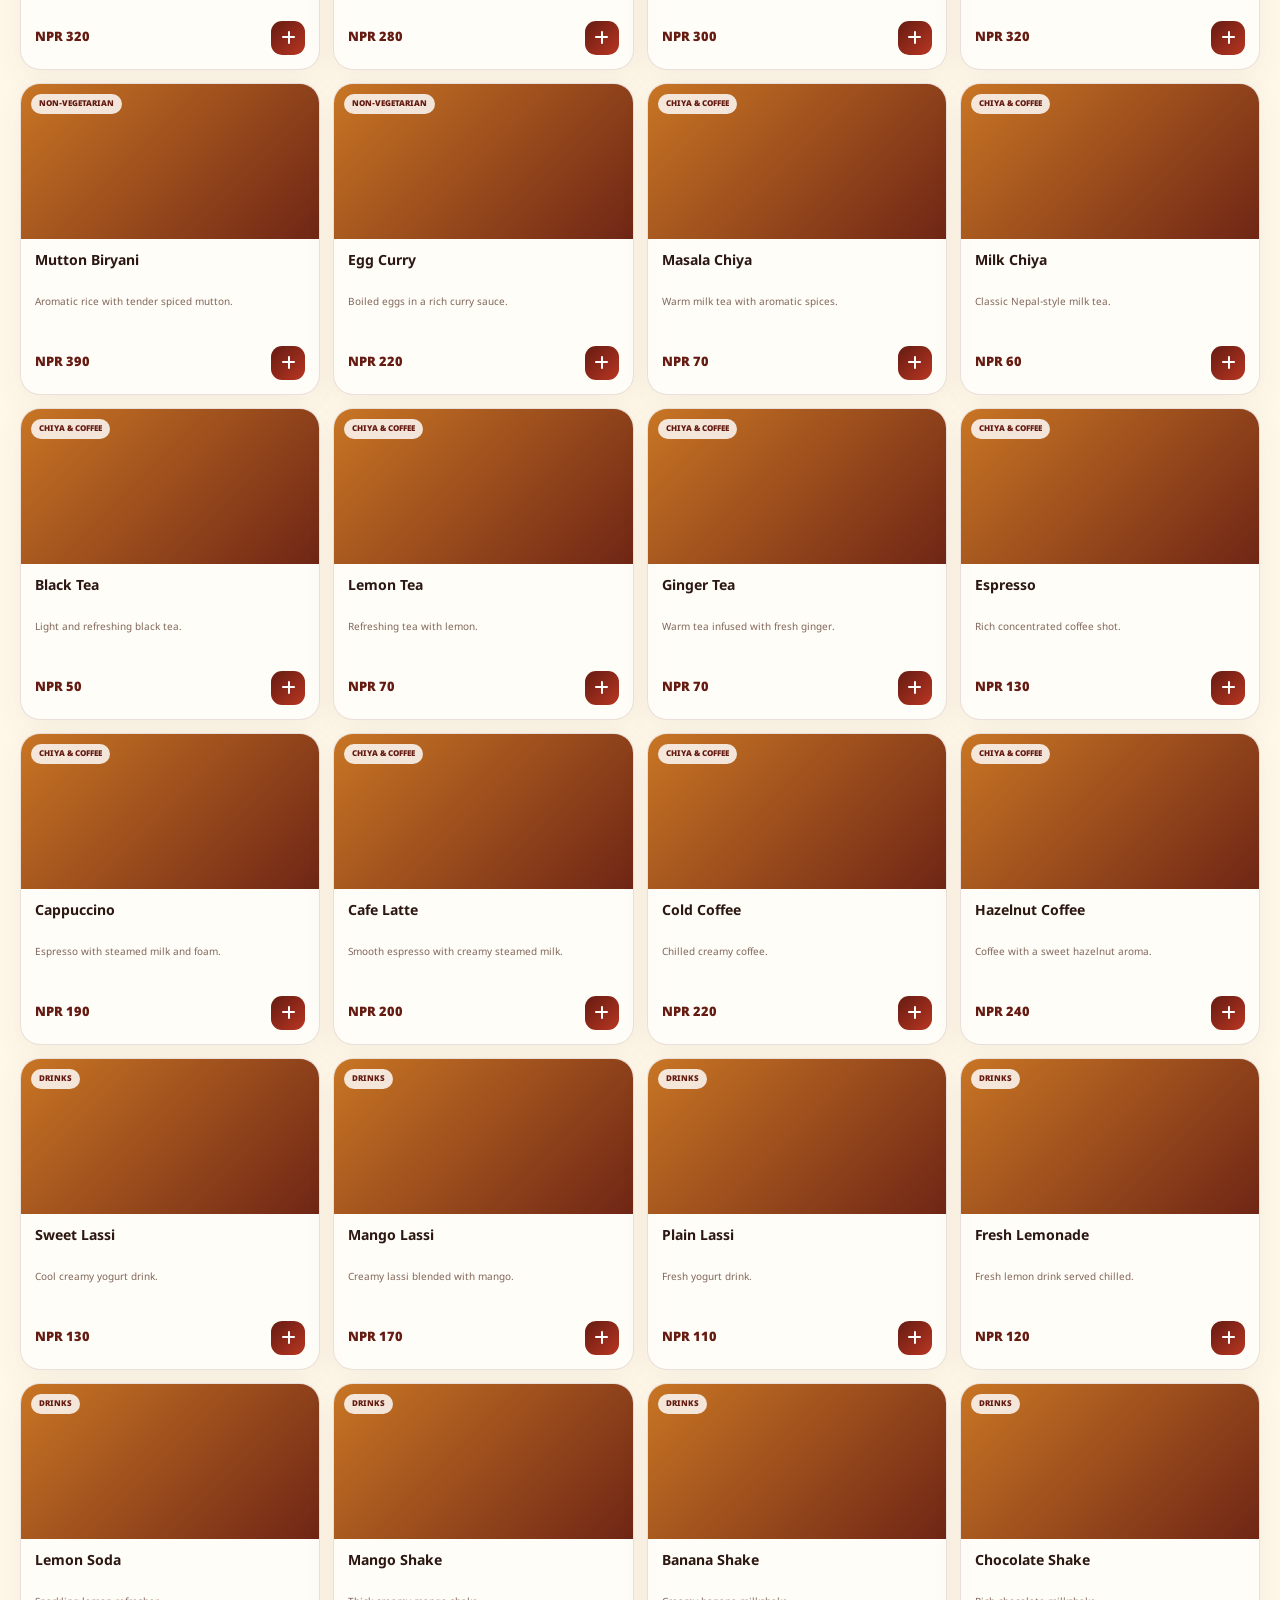
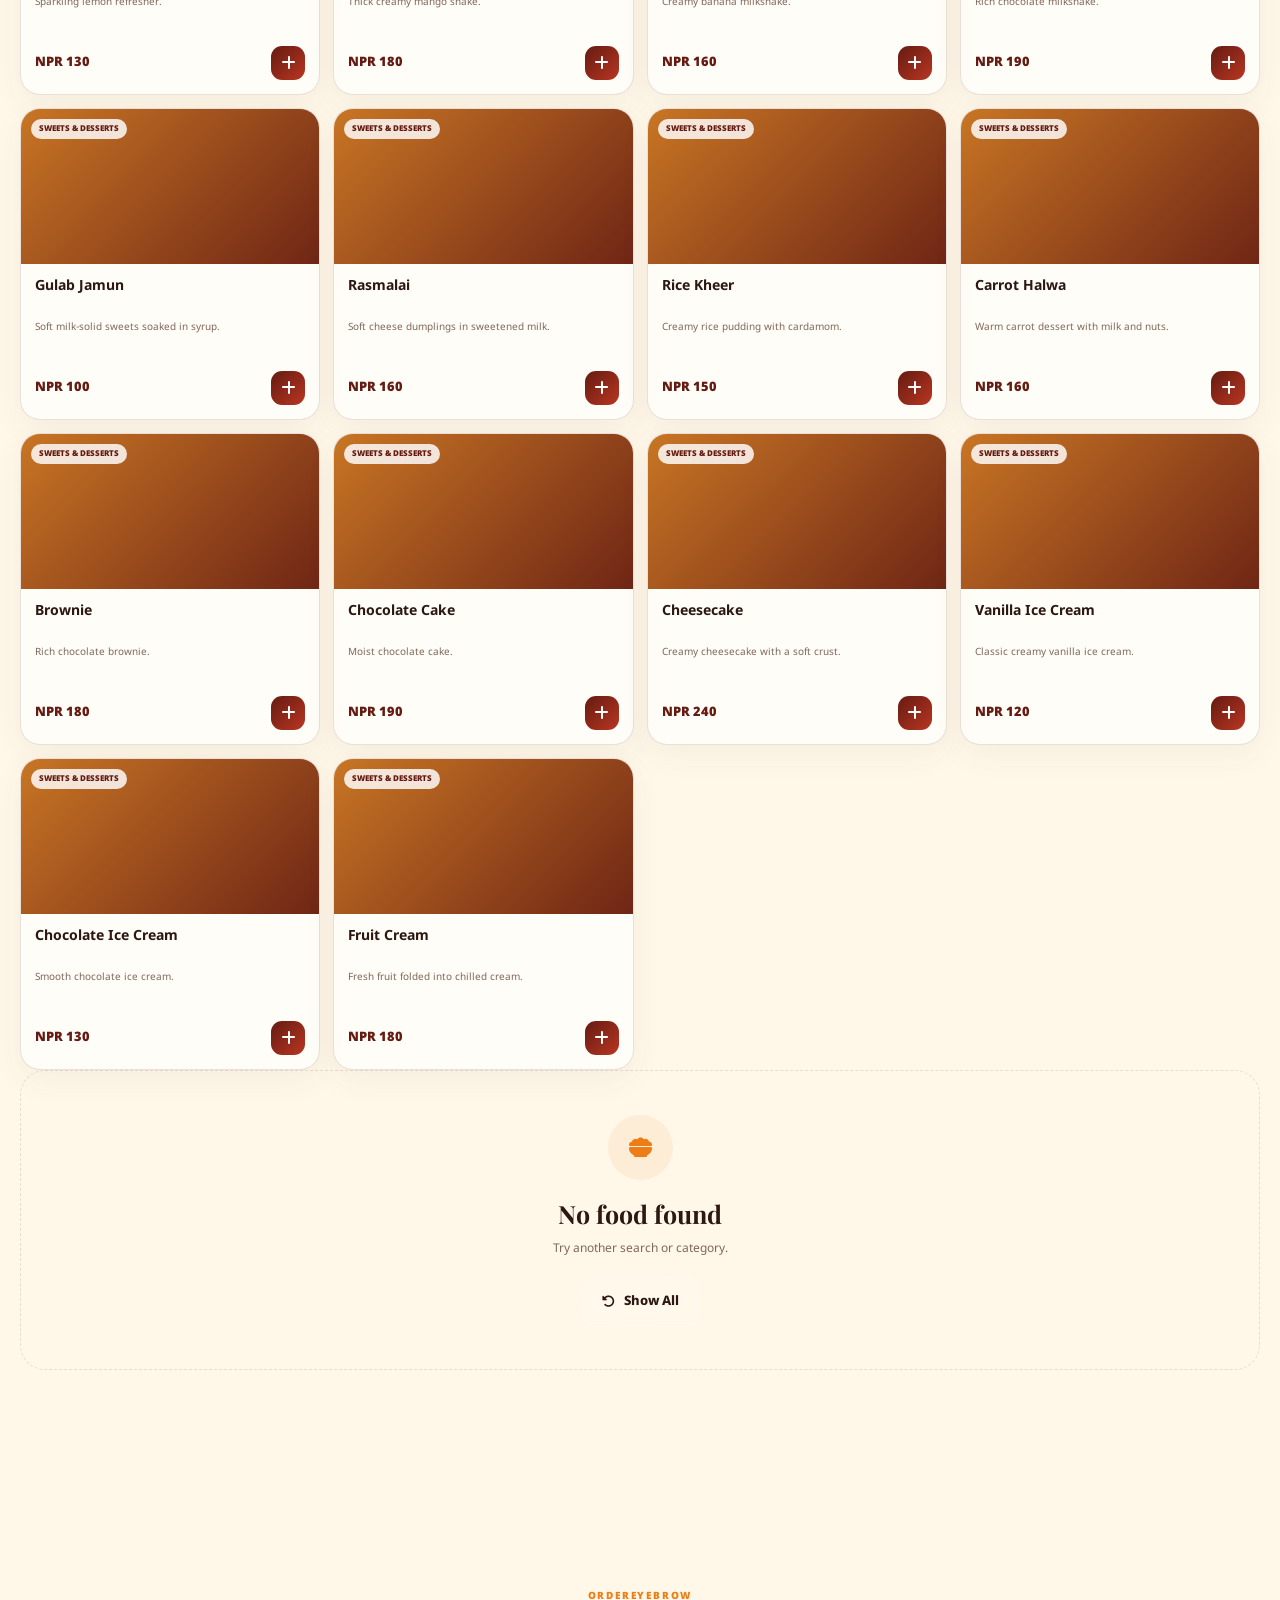
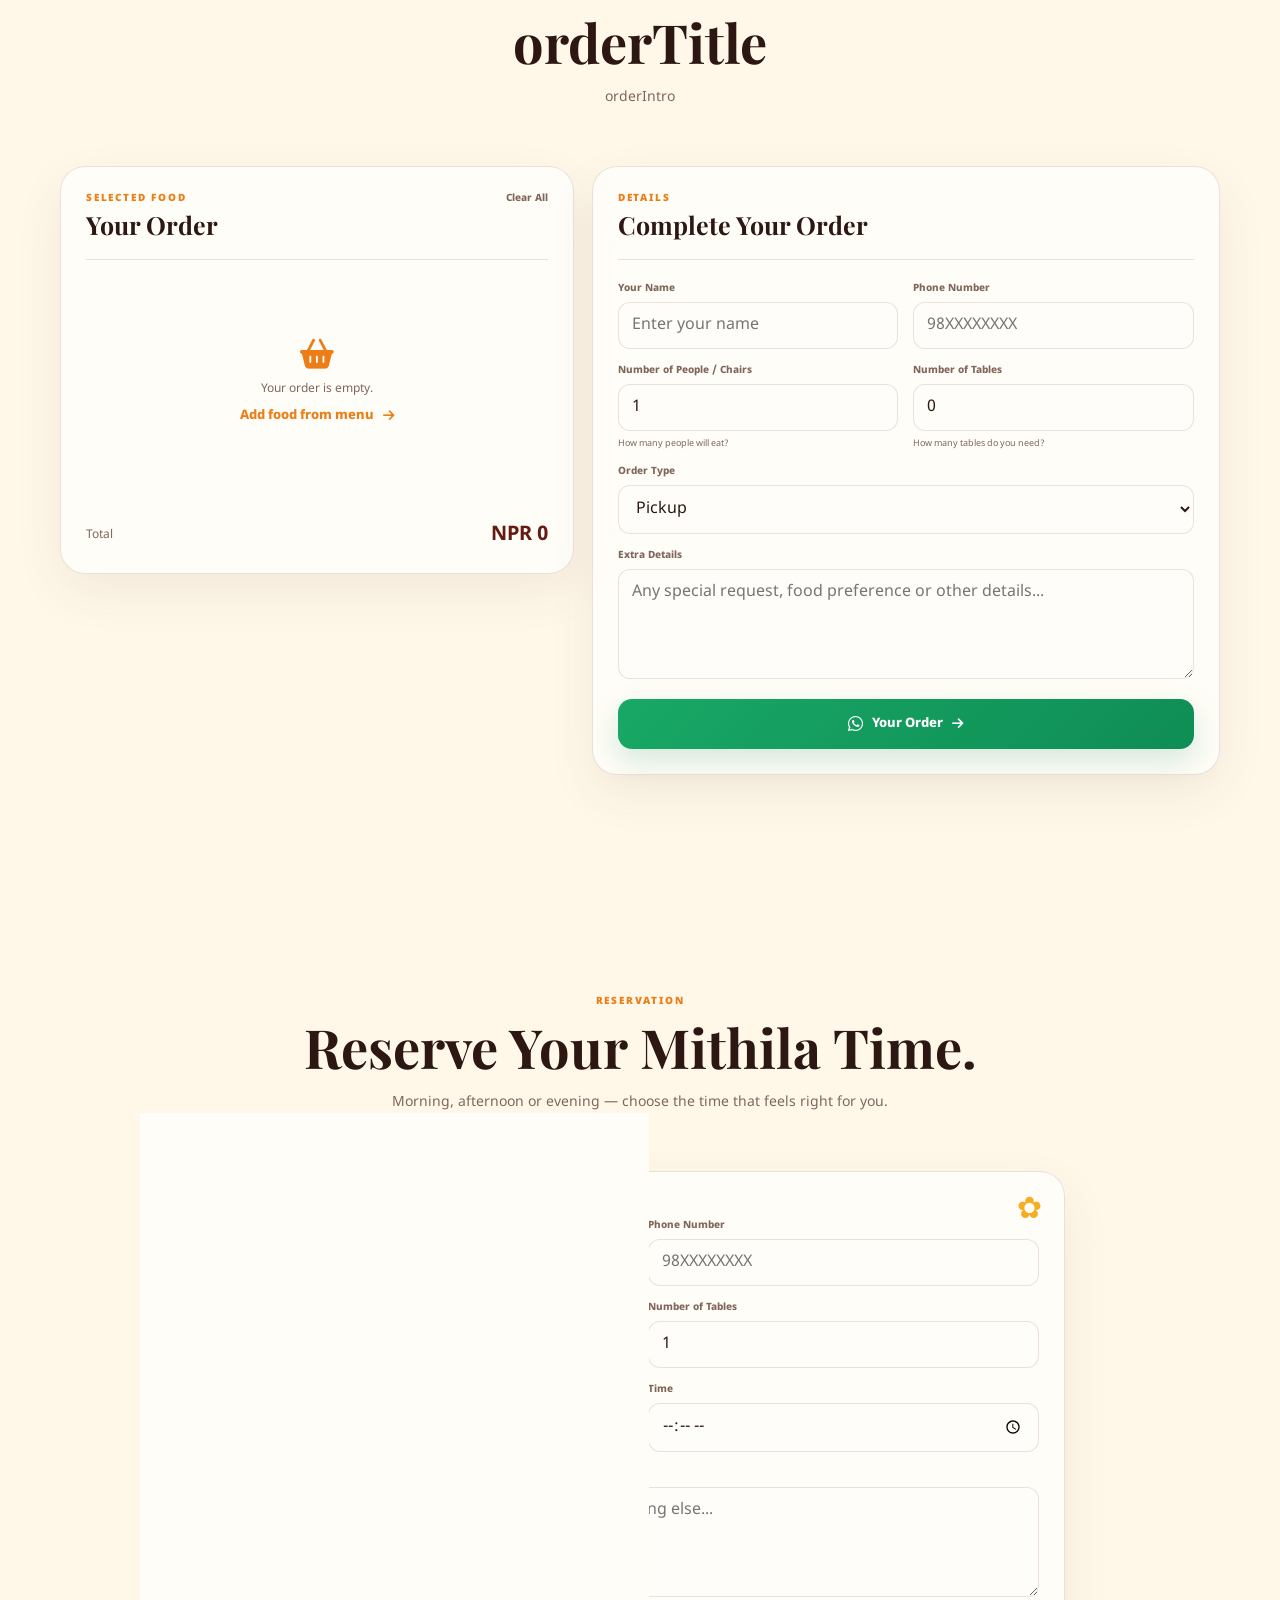
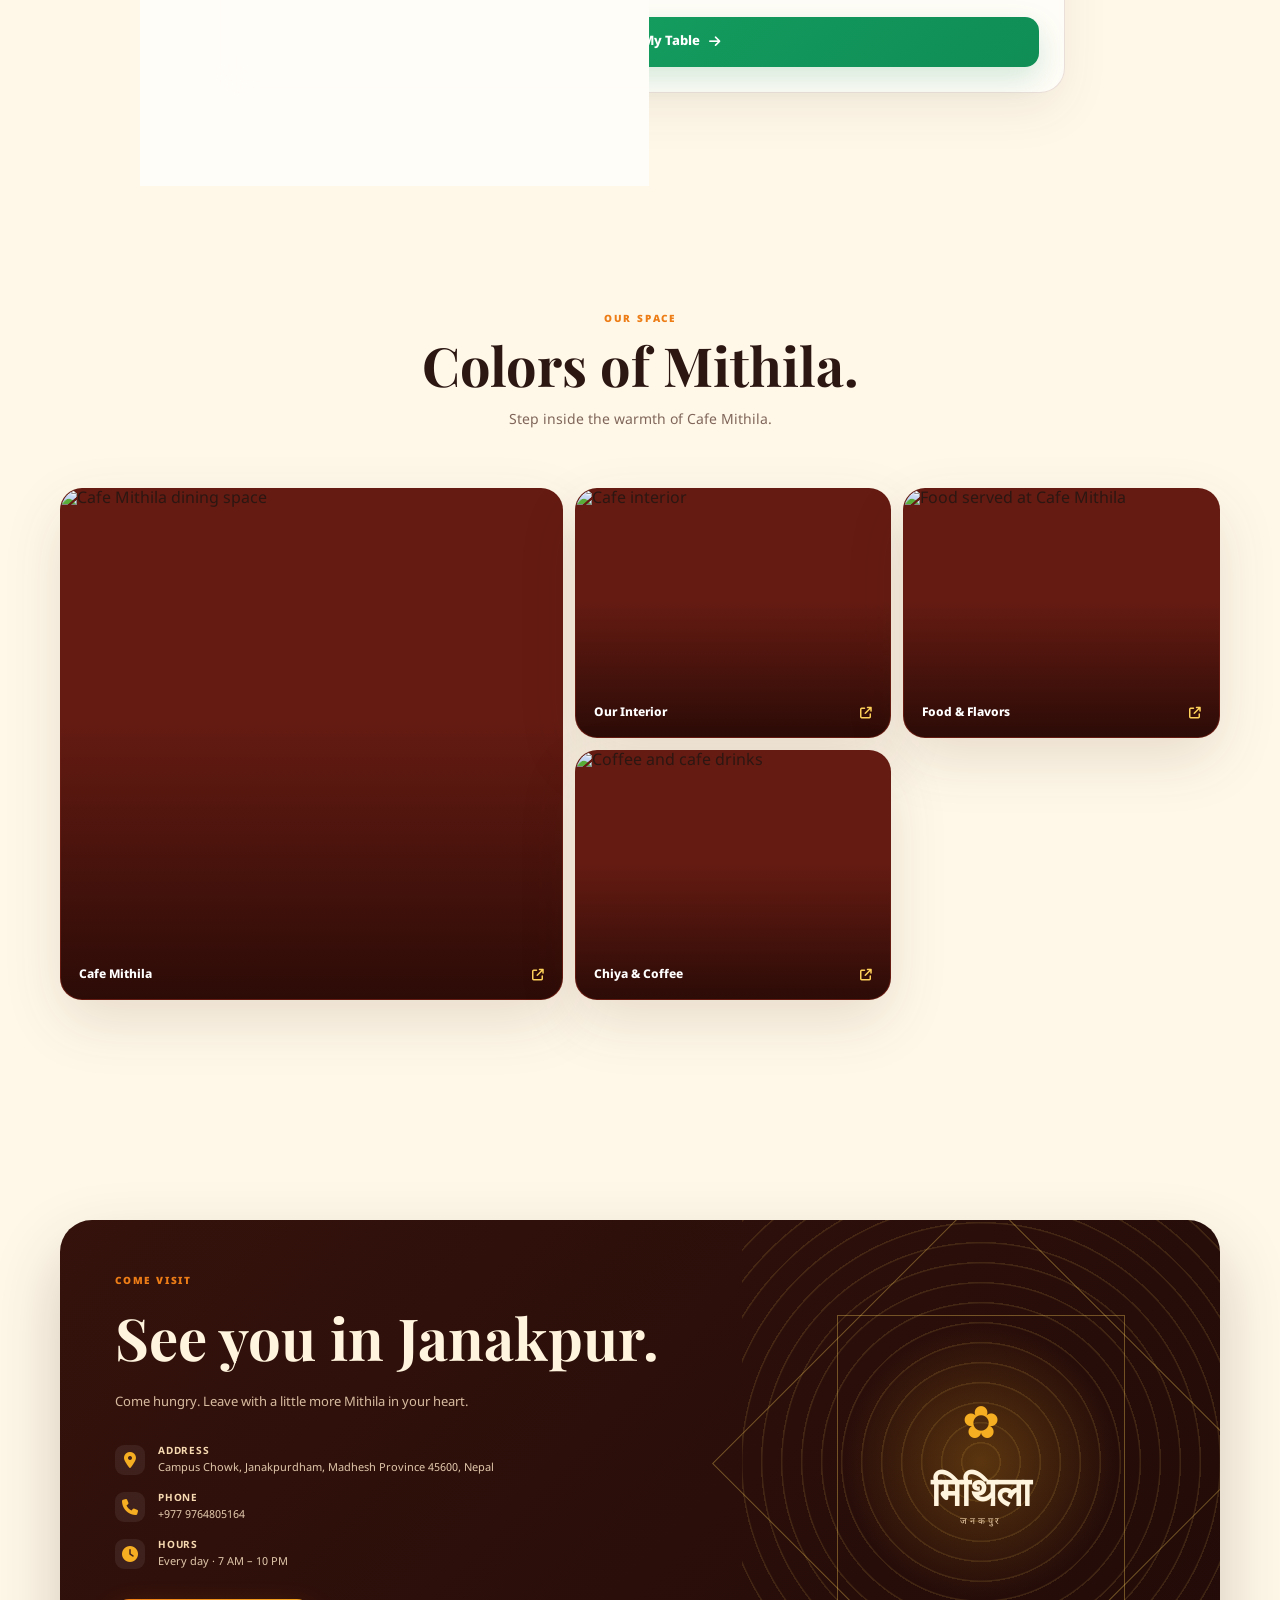
==== commit ad30abfd: "Update index.html" ====
--- a/index.html
+++ b/index.html
@@ -1383,7 +1383,7 @@
 
   <a
     class="whatsapp-float"
-    href="https://wa.me/9779708913951"
+    href="https://wa.me/9779764805614"
     target="_blank"
     rel="noopener"
     aria-label="WhatsApp Cafe Mithila">
@@ -1440,7 +1440,7 @@
       <div class="footer-social">
 
         <a
-          href="https://wa.me/9779708913951"
+          href="https://wa.me/9779764805164"
           target="_blank"
           rel="noopener"
           aria-label="WhatsApp">
